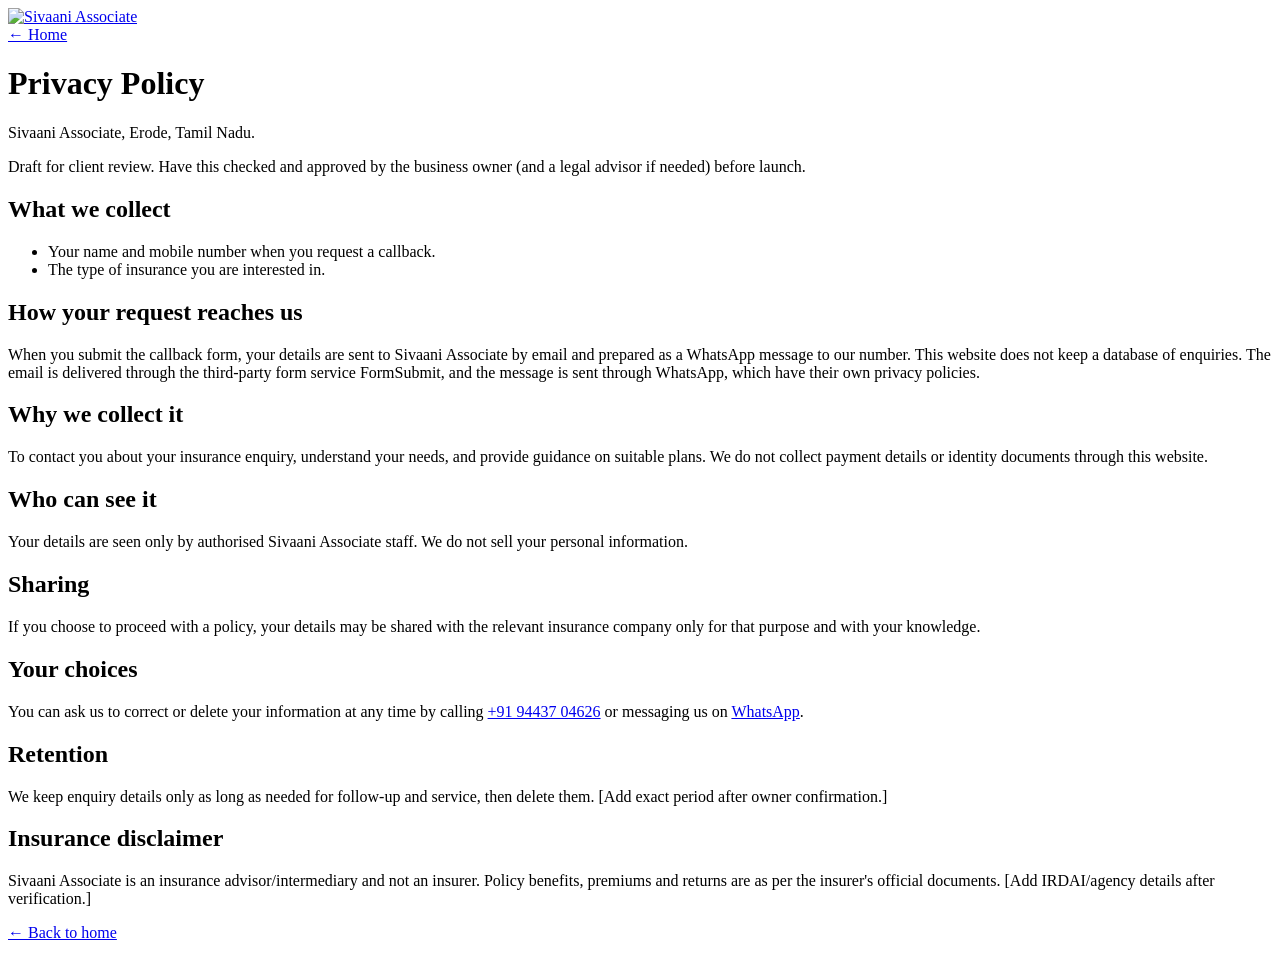
==== privacy.html @ 45573e2c "Add initial privacy policy page" ====
<!DOCTYPE html><html lang="en"><head><meta charset="UTF-8"><meta name="viewport" content="width=device-width, initial-scale=1">
<title>Privacy Policy | Sivaani Associate</title>
<link href="https://fonts.googleapis.com/css2?family=Inter:wght@400;600&family=Playfair+Display:wght@600&display=swap" rel="stylesheet">
<link rel="icon" href="favicon.ico" sizes="any">
<link rel="icon" type="image/png" sizes="32x32" href="favicon-32.png">
<link rel="apple-touch-icon" href="apple-touch-icon.png">
<link rel="stylesheet" href="style.css"></head>
<body>
<header class="nav always"><a class="brand" href="index.html"><span class="brand-badge"><img src="images/logo-full.png" alt="Sivaani Associate"></span></a>
<div class="nav-actions"><a class="lang" href="index.html">← Home</a></div></header>
<main class="legal">
<h1>Privacy Policy</h1>
<p>Sivaani Associate, Erode, Tamil Nadu.</p>
<p class="note">Draft for client review. Have this checked and approved by the business owner (and a legal advisor if needed) before launch.</p>

<h2>What we collect</h2>
<ul><li>Your name and mobile number when you request a callback.</li>
<li>The type of insurance you are interested in.</li></ul>

<h2>How your request reaches us</h2>
<p>When you submit the callback form, your details are sent to Sivaani Associate by email and prepared as a WhatsApp message to our number. This website does not keep a database of enquiries. The email is delivered through the third-party form service FormSubmit, and the message is sent through WhatsApp, which have their own privacy policies.</p>

<h2>Why we collect it</h2>
<p>To contact you about your insurance enquiry, understand your needs, and provide guidance on suitable plans. We do not collect payment details or identity documents through this website.</p>

<h2>Who can see it</h2>
<p>Your details are seen only by authorised Sivaani Associate staff. We do not sell your personal information.</p>

<h2>Sharing</h2>
<p>If you choose to proceed with a policy, your details may be shared with the relevant insurance company only for that purpose and with your knowledge.</p>

<h2>Your choices</h2>
<p>You can ask us to correct or delete your information at any time by calling <a href="tel:+919443704626">+91 94437 04626</a> or messaging us on <a href="https://wa.me/917373790009">WhatsApp</a>.</p>

<h2>Retention</h2>
<p>We keep enquiry details only as long as needed for follow-up and service, then delete them. [Add exact period after owner confirmation.]</p>

<h2>Insurance disclaimer</h2>
<p>Sivaani Associate is an insurance advisor/intermediary and not an insurer. Policy benefits, premiums and returns are as per the insurer's official documents. [Add IRDAI/agency details after verification.]</p>
<p><a href="index.html">← Back to home</a></p>
</main></body></html>
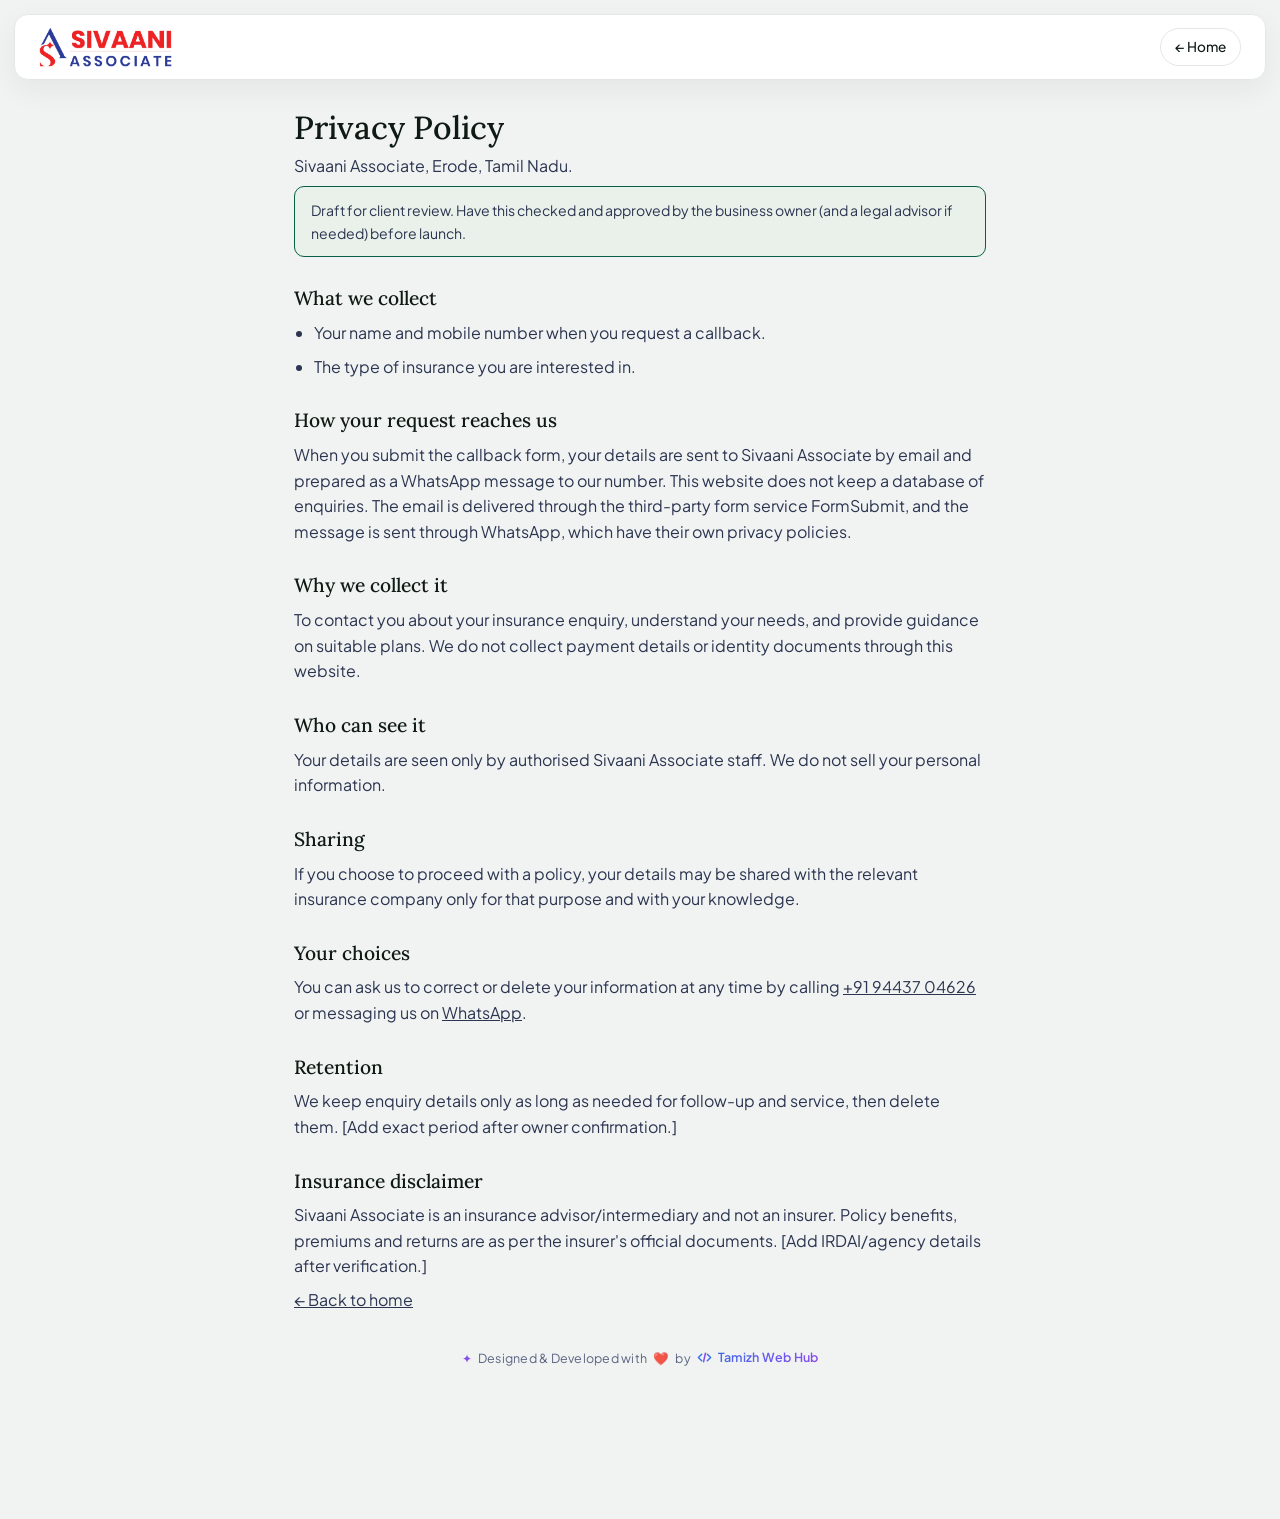
==== commit d667ec70: "Add footer credit section to privacy.html" ====
--- a/privacy.html
+++ b/privacy.html
@@ -38,4 +38,13 @@
 <h2>Insurance disclaimer</h2>
 <p>Sivaani Associate is an insurance advisor/intermediary and not an insurer. Policy benefits, premiums and returns are as per the insurer's official documents. [Add IRDAI/agency details after verification.]</p>
 <p><a href="index.html">← Back to home</a></p>
+<div class="tw-credit tw-credit--light">
+  <span class="tw-line"><span class="tw-spark" aria-hidden="true">✦</span> Designed &amp; Developed with <span class="tw-heart" aria-label="love">❤️</span> by
+    <span class="tw-wrap">
+      <a class="tw-link" href="https://tamizhwebhub.com/" target="_blank" rel="noopener" aria-describedby="twTip">
+        <svg class="tw-ico" viewBox="0 0 16 16" fill="none" stroke-width="1.6" stroke-linecap="round" stroke-linejoin="round" aria-hidden="true"><path class="tw-br tw-br-l" d="M5 4.5 1.5 8 5 11.5"/><path class="tw-br tw-br-r" d="M11 4.5 14.5 8 11 11.5"/><path class="tw-sl" d="M9 3.5 7 12.5"/></svg>Tamizh Web Hub</a>
+      <span class="tw-tip" id="twTip" role="tooltip"><b>Your Digital Growth Partner</b>Websites • Branding • Digital Marketing</span>
+    </span>
+  </span>
+</div>
 </main></body></html>
--- a/style.css
+++ b/style.css
@@ -0,0 +1,766 @@
+@import url('https://fonts.googleapis.com/css2?family=Plus+Jakarta+Sans:wght@400;500;600;700;800&display=swap');
+@import url('https://fonts.googleapis.com/css2?family=Lora:wght@400;500;600&display=swap');
+:root{--navy:#0B1730;--deep:#07101F;--gold:#C9A45C;--gold2:#e3c27d;--white:#fff;--grey:#F4F6FA;--r:16px}
+*{box-sizing:border-box;margin:0;padding:0}
+html{scroll-behavior:smooth}
+body{font-family:Inter,'Noto Sans Tamil',sans-serif;color:var(--navy);background:var(--grey);line-height:1.6}
+a{color:inherit;text-decoration:none}
+:focus-visible{outline:3px solid var(--gold);outline-offset:2px}
+
+/* NAV */
+.nav{position:fixed;top:0;left:0;right:0;z-index:50;display:flex;align-items:center;justify-content:space-between;padding:14px 5vw;transition:.3s;color:#fff}
+.nav.solid{background:rgba(7,16,31,.92);backdrop-filter:blur(10px);padding:10px 5vw}
+.brand{display:flex;align-items:center;gap:10px;font-weight:500}
+.brand b{color:var(--gold)}
+.logo{display:grid;place-items:center;width:38px;height:38px;border-radius:10px;background:linear-gradient(135deg,var(--gold),var(--gold2));color:var(--deep);font-weight:700}
+.links{display:flex;gap:28px;font-size:.95rem}
+.links a{opacity:.85}.links a:hover{opacity:1;color:var(--gold2)}
+.nav-actions{display:flex;gap:10px;align-items:center}
+.lang,.btn-call{border:1px solid rgba(255,255,255,.4);background:transparent;color:#fff;padding:7px 14px;border-radius:999px;font-size:.85rem;cursor:pointer}
+.btn-call{background:var(--gold);border-color:var(--gold);color:var(--deep);font-weight:600}
+.burger{display:none;background:none;border:0;color:#fff;font-size:1.5rem}
+
+/* HERO */
+.hero{position:relative;min-height:100vh;display:flex;align-items:center;overflow:hidden;color:#fff;background:var(--deep)}
+.hero-bg{position:absolute;inset:0;background:
+  url('images/logo.jpeg') center/cover no-repeat,
+  radial-gradient(circle at 70% 40%,#25477f 0,var(--navy) 55%,var(--deep) 100%);
+  animation:kb 22s ease-in-out infinite alternate}
+@keyframes kb{from{transform:scale(1)}to{transform:scale(1.07)}}
+.hero-shade{position:absolute;inset:0;background:linear-gradient(90deg,rgba(7,16,31,.88) 0%,rgba(11,23,48,.6) 50%,rgba(11,23,48,.2) 100%),linear-gradient(0deg,rgba(7,16,31,.6),transparent 40%)}
+.hero-inner{position:relative;z-index:2;width:100%;max-width:1240px;margin:0 auto;padding:120px 5vw 90px;display:grid;grid-template-columns:1.25fr .75fr;gap:48px;align-items:center}
+.pill{display:inline-block;font-size:.8rem;padding:6px 14px;border-radius:999px;background:rgba(255,255,255,.12);border:1px solid rgba(201,164,92,.5);backdrop-filter:blur(6px)}
+h1{font-family:'Playfair Display',serif;font-size:clamp(2.4rem,5.6vw,4.6rem);line-height:1.08;margin:18px 0 14px;animation:rise .9s both}
+h1 em{font-style:normal;background:linear-gradient(90deg,var(--gold),var(--gold2));-webkit-background-clip:text;background-clip:text;color:transparent}
+.tamil{font-size:1.02rem;color:var(--gold2);max-width:560px;margin-bottom:10px;animation:rise .9s .15s both}
+.sub{max-width:520px;opacity:.85;margin-bottom:22px;animation:rise .9s .25s both}
+.advisor{display:inline-flex;gap:12px;align-items:center;padding:12px 18px;border-radius:14px;background:rgba(255,255,255,.1);border:1px solid rgba(255,255,255,.18);backdrop-filter:blur(8px);margin-bottom:24px;animation:rise .9s .35s both}
+.avatar{display:grid;place-items:center;width:42px;height:42px;border-radius:10px;background:var(--gold);color:var(--deep);font-weight:700}
+.advisor small{display:block;color:var(--gold2);font-size:.78rem}
+.cta{display:flex;gap:14px;flex-wrap:wrap;animation:rise .9s .45s both}
+@keyframes rise{from{opacity:0;transform:translateY(22px)}to{opacity:1;transform:none}}
+.btn{display:inline-block;padding:14px 28px;border-radius:999px;font-weight:600;border:0;cursor:pointer;font-size:1rem;transition:.25s}
+.btn.gold{background:linear-gradient(135deg,var(--gold),var(--gold2));color:var(--deep);box-shadow:0 8px 24px rgba(201,164,92,.35)}
+.btn.gold:hover{transform:translateY(-2px)}
+.btn.ghost{border:1.5px solid rgba(255,255,255,.55);color:#fff}
+.btn.ghost:hover{background:rgba(255,255,255,.12)}
+.btn.full{width:100%}
+.scroll{position:absolute;bottom:18px;left:50%;transform:translateX(-50%);z-index:2;font-size:1.6rem;color:#fff;opacity:.7;animation:bob 2s infinite}
+@keyframes bob{50%{transform:translate(-50%,6px)}}
+
+/* QUICK FORM */
+.quick{background:rgba(255,255,255,.97);color:var(--navy);padding:26px;border-radius:20px;box-shadow:0 30px 70px rgba(0,0,0,.45);display:grid;gap:12px;animation:rise .9s .3s both}
+.quick h2{font-family:'Playfair Display',serif;font-size:1.4rem}
+.quick label{display:grid;gap:4px;font-size:.82rem;font-weight:600}
+.quick input[type=text],.quick input[type=tel],.quick select{padding:11px 12px;border:1px solid #cdd3e0;border-radius:10px;font:inherit;font-weight:400}
+.quick .check{display:flex;gap:8px;align-items:flex-start;font-weight:400;font-size:.76rem}
+.quick .check a{text-decoration:underline}
+.msg{font-size:.85rem;min-height:1.2em}.msg.err{color:#b3261e}.msg.ok{color:#14662f}
+
+/* SECTIONS */
+.trust{display:flex;flex-wrap:wrap;justify-content:center;gap:12px 36px;padding:20px 5vw;background:var(--navy);color:var(--gold2);font-size:.9rem}
+.cats,.how{max-width:1240px;margin:0 auto;padding:80px 5vw 20px}
+.cats h2,.how h2{font-family:'Playfair Display',serif;font-size:clamp(1.7rem,3.4vw,2.5rem);text-align:center;margin-bottom:36px}
+.grid{display:grid;grid-template-columns:repeat(auto-fit,minmax(250px,1fr));gap:20px}
+.card{background:#fff;padding:28px;border-radius:var(--r);border:1px solid #e5e9f2;transition:.3s}
+.card:hover{transform:translateY(-6px);box-shadow:0 18px 40px rgba(11,23,48,.12);border-color:var(--gold)}
+.card i{font-style:normal;font-size:2rem;display:block;margin-bottom:10px}
+.card h3{margin-bottom:4px}.card p{font-size:.92rem;color:#4a5570}
+.how ol{list-style:none;display:grid;grid-template-columns:repeat(auto-fit,minmax(220px,1fr));gap:18px;padding-bottom:60px}
+.how li{display:flex;gap:14px;align-items:center;background:#fff;padding:20px;border-radius:var(--r)}
+.how b{display:grid;place-items:center;min-width:38px;height:38px;border-radius:50%;background:var(--navy);color:var(--gold)}
+footer{background:var(--deep);color:#c9d1e4;padding:40px 5vw 110px;text-align:center;font-size:.9rem}
+footer a{color:var(--gold2)}
+.disc{max-width:820px;margin:16px auto 0;font-size:.78rem;opacity:.7}
+
+/* CONTACT BUTTONS */
+.sticky{display:none}
+.wa-float{position:fixed;right:18px;bottom:22px;z-index:60;width:54px;height:54px;border-radius:50%;display:grid;place-items:center;background:#25D366;font-size:1.5rem;box-shadow:0 8px 22px rgba(0,0,0,.35)}
+
+@media(max-width:900px){
+  .hero-inner{grid-template-columns:1fr;padding-top:100px;gap:30px}
+  .hero-shade{background:linear-gradient(0deg,rgba(7,16,31,.92),rgba(11,23,48,.55))}
+  .links{display:none;position:absolute;top:100%;left:0;right:0;flex-direction:column;background:var(--deep);padding:18px 5vw;gap:14px}
+  .links.open{display:flex}
+  .burger{display:block}.btn-call{display:none}
+  .wa-float{display:none}
+  .sticky{display:grid;grid-template-columns:1fr 1fr;position:fixed;left:0;right:0;bottom:0;z-index:60;background:var(--deep)}
+  .sticky a{padding:14px;text-align:center;color:#fff;font-weight:600}
+  .sticky a:last-child{background:#25D366;color:#06210f}
+}
+@media(prefers-reduced-motion:reduce){*{animation:none!important;scroll-behavior:auto}}
+
+.legal{max-width:820px;margin:0 auto;padding:110px 5vw 60px}.legal h1{animation:none;font-size:2rem;margin:0 0 6px}.legal h2{margin:26px 0 6px;font-size:1.2rem}.legal p,.legal li{color:#2b3550;margin-bottom:8px}.legal ul{padding-left:20px}.legal .note{background:#fff7e0;border:1px solid var(--gold);padding:12px 16px;border-radius:10px;font-size:.88rem}.legal a{text-decoration:underline}
+.nav.always{background:var(--deep)}
+
+.logo:has(img){background:#fff;padding:4px}.logo img{width:100%;height:100%;object-fit:contain;display:block}
+
+/* Full logo in header */
+.brand-badge{display:flex;align-items:center;background:#fff;padding:5px 12px;border-radius:12px;box-shadow:0 4px 14px rgba(0,0,0,.25)}
+.brand-badge img{height:34px;width:auto;display:block}
+.auth-card .brand-badge{box-shadow:none;padding:0}
+.auth-card .brand-badge img{height:40px}
+@media(max-width:900px){.brand-badge img{height:28px}}
+/* Featured plans + modal */
+.sub-h{margin-top:48px}
+.sub-p{text-align:center;color:#4a5570;margin:-22px 0 26px}
+button.card{font:inherit;color:inherit;text-align:left;cursor:pointer}
+.card .more{display:inline-block;margin-top:12px;font-weight:600;color:var(--gold);font-size:.9rem}
+.modal{position:fixed;inset:0;z-index:100;background:rgba(7,16,31,.8);display:flex;align-items:flex-start;justify-content:center;overflow-y:auto;padding:24px 4vw}
+.modal[hidden]{display:none}
+.modal-box{position:relative;background:#fff;border-radius:20px;max-width:640px;width:100%;padding:24px;margin:auto}
+.modal-box h3{font-family:'Playfair Display',serif;font-size:1.4rem;margin:0 40px 14px 0}
+.modal-box img{width:100%;height:auto;border-radius:12px;display:block;border:1px solid #e5e9f2}
+.modal-x{position:absolute;top:14px;right:14px;width:36px;height:36px;border-radius:50%;border:0;background:var(--navy);color:#fff;font-size:1rem;cursor:pointer}
+.modal-note{font-size:.76rem;color:#4a5570;margin:12px 0}
+.modal-cta{display:flex;gap:12px;flex-wrap:wrap}
+.btn.ghost-dark{border:1.5px solid var(--navy);color:var(--navy)}
+/* Become an Agent enquiry popup */
+.agent-form{display:grid;gap:12px}
+.agent-form label{display:grid;gap:4px;font-size:.82rem;font-weight:600}
+.agent-form input[type=text],.agent-form input[type=tel],.agent-form textarea{padding:11px 12px;border:1px solid #cdd3e0;border-radius:10px;font:inherit;font-weight:400;resize:vertical}
+.agent-form .check{display:flex;gap:8px;align-items:flex-start;font-weight:400;font-size:.76rem}
+.agent-form .check a{text-decoration:underline}
+
+/* ===== Scheme announcement ticker (text only) ===== */
+.ticker{--nav-h:74px;--tk-gap:14px;background:linear-gradient(90deg,var(--deep),var(--navy));padding-top:var(--nav-h);border-bottom:2px solid var(--gold);color:#fff}
+.tk-bar{display:flex;align-items:stretch}
+.tk-label{flex:none;display:flex;align-items:center;justify-content:center;padding:10px 16px;background:linear-gradient(135deg,var(--gold),var(--gold2));color:var(--deep);font-weight:700;font-size:.72rem;letter-spacing:.12em;text-transform:uppercase;white-space:nowrap;position:relative;z-index:2;box-shadow:6px 0 18px rgba(0,0,0,.35)}
+.tk-viewport{flex:1;min-width:0;overflow:hidden;padding:10px 0;-webkit-mask-image:linear-gradient(90deg,transparent 0,#000 24px,#000 calc(100% - 24px),transparent 100%);mask-image:linear-gradient(90deg,transparent 0,#000 24px,#000 calc(100% - 24px),transparent 100%)}
+.tk-track{display:flex;width:max-content;will-change:transform}
+.tk-track.run{animation:tk-scroll var(--tk-dur,60s) linear infinite}
+@keyframes tk-scroll{from{transform:translate3d(0,0,0)}to{transform:translate3d(-50%,0,0)}}
+.tk-group{flex:none;display:flex;align-items:center;gap:var(--tk-gap);padding-right:var(--tk-gap)}
+.tk-card{flex:none;padding:8px 20px;border-radius:999px;border:1px solid rgba(201,164,92,.6);background:rgba(255,255,255,.07)}
+.tk-card p{font-weight:700;font-size:.95rem;line-height:1.3;color:#fff;white-space:nowrap}
+@media(hover:hover){.tk-viewport:hover .tk-track{animation-play-state:paused}}
+@media(max-width:900px){.ticker{--nav-h:66px;--tk-gap:10px}.tk-label{font-size:.62rem;padding:8px 10px}.tk-card{padding:6px 14px}.tk-card p{font-size:.85rem}}
+@media(prefers-reduced-motion:reduce){.tk-track.run{animation:none!important}.tk-viewport{overflow-x:auto;scrollbar-width:thin}}
+.seo-text{max-width:860px;padding-bottom:50px}.seo-text h2{text-align:left}.seo-text h3{margin:18px 0 6px;font-size:1.05rem}.seo-text p{color:#4a5570}
+/* Category card own images */
+.card i.cat-ico{width:56px;height:56px}
+.card i.cat-ico img{width:100%;height:100%;object-fit:contain;display:block}
+.card i.cat-ico:has(img[style*="none"]){display:none}
+/* Category content panel (in-place display) */
+.cat-panel{max-width:none;margin-top:24px;padding:28px;background:#fff;border:1px solid #e5e9f2;border-radius:var(--r)}
+.cat-panel[hidden]{display:none}
+.cat-panel h2{font-size:clamp(1.4rem,2.6vw,1.9rem);margin-bottom:14px}
+.card.active{border-color:var(--gold)}
+/* Content blocks inside category / plan panels */
+.seo-text ul{padding-left:20px;margin:6px 0 10px;color:#4a5570}
+.seo-text li{margin-bottom:5px}
+.seo-text .eg{background:#fff7e0;border-left:4px solid var(--gold);padding:12px 16px;border-radius:10px;margin:14px 0;color:#2b3550}
+.seo-text details{border:1px solid #e5e9f2;border-radius:12px;padding:10px 14px;margin:8px 0;background:#fff}
+.seo-text summary{cursor:pointer;font-weight:600;color:var(--navy)}
+.seo-text details p{margin-top:8px}
+.cat-panel{scroll-margin-top:90px}
+.cat-panel .btn-row{display:flex;gap:12px;flex-wrap:wrap;margin-top:18px}
+.cat-panel .plan-fig{margin:14px 0}
+.cat-panel .plan-fig img{width:100%;max-width:640px;height:auto;border-radius:12px;border:1px solid #e5e9f2;display:block}
+.cat-panel .plan-fig[hidden]{display:none}
+.quick{scroll-margin-top:90px}
+
+/* redesign.css — Insurich-style visual layer for Sivaani Associate.
+   Loads AFTER style.css and marketplace.css. Visual only: no selectors, IDs or behaviour changed.
+   Specificity is raised with "body" so it also wins over the <style> injected by marketplace.js. */
+
+:root{
+  --in-navy:#041c63;      /* page navy: header, hero, stats band, footer */
+  --in-ink:#061a5e;       /* headings on white */
+  --in-green:#1de48a;     /* accent buttons / ticks */
+  --in-green-d:#14c876;
+  --in-body:#4b5575;
+  --in-soft:#fafafa;
+  --in-line:#e8ebf3;
+  --in-field:#14307f;
+  --in-r:8px;
+  /* re-point existing tokens so untouched rules follow the new palette */
+  --navy:#041c63; --deep:#041c63; --gold:#1de48a; --gold2:#4df0a8; --grey:#fff;
+  --mp-tile:#f3f5fb; --mp-ink:#4b5575;
+}
+body,body button,body input,body select,body textarea{font-family:'Plus Jakarta Sans',Inter,'Noto Sans Tamil',sans-serif}
+body{background:#fff;color:var(--in-ink)}
+body :focus-visible{outline:3px solid var(--in-green);outline-offset:2px}
+
+/* ---------- HEADER ---------- */
+body .nav,body .nav.solid,body .nav.always{background:var(--in-navy);backdrop-filter:none;padding:14px max(5vw,calc((100vw - 1240px)/2));box-shadow:none}
+body .nav.solid{padding-top:10px;padding-bottom:10px;box-shadow:0 6px 24px rgba(2,12,50,.35)}
+body .brand-badge{background:#fff;box-shadow:none;padding:5px 12px;border-radius:6px}
+body .brand-badge img{height:38px}
+body .links{gap:6px;font-size:.92rem;font-weight:500}
+body .links a{opacity:1;color:#fff;padding:8px 16px;border-radius:6px;transition:background .2s}
+body .links a:hover{background:rgba(255,255,255,.1);color:#fff}
+body .links a:first-child{background:#13307f}
+body .lang{border:1px solid rgba(255,255,255,.35);border-radius:6px;font-weight:500}
+body .btn-call{background:var(--in-green);border-color:var(--in-green);color:var(--in-navy);border-radius:6px;font-weight:600;padding:9px 20px}
+body .btn-call:hover{background:var(--in-green-d)}
+
+/* ---------- TICKER (kept, restyled to sit on the navy header) ---------- */
+body .ticker{background:#031650;border-bottom:1px solid rgba(255,255,255,.12)}
+body .tk-label{background:var(--in-green);color:var(--in-navy);letter-spacing:.06em}
+body .tk-card{border:1px solid rgba(255,255,255,.25);background:rgba(255,255,255,.06);border-radius:6px}
+body .tk-card p{font-weight:500}
+
+/* ---------- BUTTONS (square-ish, green, like the reference) ---------- */
+body .btn{border-radius:6px;font-weight:500;padding:13px 26px;font-size:.95rem}
+body .btn.gold{background:var(--in-green);color:var(--in-navy);box-shadow:none}
+body .btn.gold:hover{background:var(--in-green-d);transform:none}
+body .btn.ghost{border:1.5px solid rgba(255,255,255,.5);color:#fff}
+body .btn.ghost-dark{border:1.5px solid var(--in-navy);color:var(--in-navy)}
+body .seo-text .btn.gold,body .cat-panel .btn.gold{background:var(--in-navy);color:#fff}
+body .seo-text .btn.gold:hover,body .cat-panel .btn.gold:hover{background:#0a2d8f}
+
+/* ---------- HERO: flat navy, big left heading, circle motif behind the form/photo ---------- */
+body .hero{background:var(--in-navy);min-height:min(100vh,760px)}
+body .hero-bg{opacity:.22;animation:none;mix-blend-mode:luminosity}
+body .hero-shade{background:linear-gradient(90deg,var(--in-navy) 0%,rgba(4,28,99,.9) 45%,rgba(4,28,99,.55) 100%)}
+body .hero-inner{max-width:1240px;grid-template-columns:1.2fr .8fr;padding:80px 5vw 90px}
+body .hero-inner::after{content:"";position:absolute;right:6%;top:50%;width:520px;height:520px;max-width:46vw;max-height:46vw;transform:translateY(-50%);border-radius:50%;border:1px solid rgba(255,255,255,.14);box-shadow:0 0 0 34px rgba(255,255,255,.03);pointer-events:none;z-index:-1}
+body .pill{background:rgba(255,255,255,.08);border:1px solid rgba(255,255,255,.2);border-radius:6px;font-weight:500}
+body h1{font-weight:600;font-size:clamp(2.3rem,5vw,4rem);line-height:1.12;letter-spacing:-.01em;font-family:'Plus Jakarta Sans',sans-serif}
+body h1 em{background:none;color:var(--in-green);-webkit-text-fill-color:var(--in-green)}
+body .tamil{color:#cfe0ff}
+body .sub{opacity:.9;max-width:560px}
+body .advisor{background:transparent;border:0;border-left:1px solid rgba(255,255,255,.25);border-radius:0;backdrop-filter:none;padding:4px 0 4px 18px}
+body .avatar{background:var(--in-green);color:var(--in-navy);border-radius:50%}
+body .advisor small{color:#cfe0ff}
+body .scroll{display:none}
+
+/* quick form card on the right (stands in for the family photo) */
+body .quick{background:#fff;border-radius:12px;box-shadow:0 24px 60px rgba(0,0,0,.35);animation:none}
+body .quick h2{font-family:'Plus Jakarta Sans',sans-serif;font-weight:600;color:var(--in-ink)}
+body .quick input[type=text],body .quick input[type=tel],body .quick select{border:1px solid var(--in-line);border-radius:6px;background:#f7f8fc}
+body .msg.ok{color:#0b8a4d}
+
+/* ---------- TRUST STRIP -> "Trusted by" row ---------- */
+body .trust{background:#fff;color:var(--in-ink);gap:14px 44px;padding:34px 5vw 10px;font-weight:600;font-size:.98rem;border-bottom:0}
+body .trust span{color:#3b4a7a}
+
+/* ---------- SECTION HEADINGS ---------- */
+body .mp h2,body .cats h2,body .how h2{font-family:'Plus Jakarta Sans',sans-serif;font-weight:600;color:var(--in-ink);letter-spacing:-.01em}
+body .cats h2,body .how h2{font-size:clamp(1.8rem,3.4vw,2.6rem);line-height:1.2}
+body .sub-p,body .mp-sub{color:var(--in-body)}
+
+/* ---------- MARKETPLACE TILES ---------- */
+body .mp{padding-top:70px}
+body .mp-tile{color:var(--in-ink)}
+body .mp-tile .ico{background:var(--in-soft);border:1px solid var(--in-line);border-radius:var(--in-r)}
+body .mp-tile .tag{background:var(--in-green);color:var(--in-navy);font-family:'Plus Jakarta Sans',sans-serif}
+body .mp-tile .lbl{font-weight:500}
+body .mp-tile:hover .ico,body .mp-tile:focus-visible .ico{border-color:var(--in-green);transform:none;box-shadow:0 10px 24px rgba(4,28,99,.1)}
+body .mp-more{background:var(--in-navy);border:0;color:#fff;border-radius:6px;font-weight:500;padding:12px 28px}
+body .mp-more:hover{background:#0a2d8f;color:#fff}
+
+/* ---------- SERVICE CARDS ("Wide-ranging services") ---------- */
+body .card{background:var(--in-soft);border:1px solid #f1f2f6;border-radius:6px;padding:20px 20px 26px;text-align:center;transition:box-shadow .25s}
+body .card:hover{transform:none;border-color:#f1f2f6;box-shadow:0 14px 34px rgba(4,28,99,.1)}
+body .card.active{border-color:var(--in-green)}
+body .card i.cat-ico{width:100%;height:190px;border-radius:6px;overflow:hidden;margin:0 0 16px;background:#eef1f9;display:grid;place-items:center}
+body .card i.cat-ico img{width:auto;max-width:70%;height:70%;object-fit:contain}
+body .card i{font-size:2.4rem}
+body .card h3{font-family:'Plus Jakarta Sans',sans-serif;font-weight:600;font-size:1.2rem;color:var(--in-ink)}
+body .card p{color:var(--in-body);font-size:.9rem}
+body .card .more{color:var(--in-navy);font-weight:600;font-size:.88rem;border-bottom:2px solid var(--in-green);padding-bottom:1px}
+
+/* ---------- HOW IT WORKS -> navy stats band with dividers ---------- */
+body .how:not(.seo-text){max-width:none;background:var(--in-navy);color:#fff;padding:56px max(5vw,calc((100vw - 1240px)/2)) 0}
+body .how:not(.seo-text) h2{color:#fff;margin-bottom:12px}
+body .how:not(.seo-text) .sub-p{color:#cfe0ff;margin:0 0 30px}
+body .how:not(.seo-text) ol{gap:0;padding-bottom:56px}
+body .how:not(.seo-text) li{background:transparent;color:#fff;flex-direction:column;text-align:center;gap:10px;padding:8px 24px;border-radius:0;border-left:1px solid rgba(255,255,255,.18);font-size:.92rem}
+body .how:not(.seo-text) li:first-child{border-left:0}
+body .how:not(.seo-text) b{background:transparent;color:#fff;font-size:2rem;font-weight:600;min-width:0;height:auto;display:block}
+
+/* ---------- CONTENT PANELS ---------- */
+body .seo-text{background:#fff}
+body .seo-text h2,body .seo-text h3{font-family:'Plus Jakarta Sans',sans-serif;color:var(--in-ink)}
+body .seo-text p,body .seo-text ul{color:var(--in-body)}
+body .seo-text .eg{background:#f1fcf7;border-left:4px solid var(--in-green)}
+body .seo-text details{background:var(--in-soft);border:1px solid var(--in-line);border-radius:8px}
+body .cat-panel{border:1px solid var(--in-line);border-radius:8px}
+
+/* ---------- MODALS & WIZARD ---------- */
+body .modal{background:rgba(2,12,50,.8)}
+body .modal-box{border-radius:12px}
+body .modal-box h3{font-family:'Plus Jakarta Sans',sans-serif;font-weight:600;color:var(--in-ink)}
+body .modal-x{background:var(--in-navy)}
+body .mp-prog span{background:var(--in-green)}
+body .mp-chip[aria-pressed=true]{background:var(--in-navy);border-color:var(--in-navy)}
+body .mp-chip:hover,body .mp-card:hover{border-color:var(--in-green)}
+body .mp-sel li{border-color:var(--in-green)}
+body .mp-card{border-radius:8px;background:var(--in-soft)}
+body .mp-card .ico{background:#eef1f9}
+body .mp-gh{font-family:'Plus Jakarta Sans',sans-serif;color:var(--in-ink)}
+body .mp-tools{background:#fff}
+body #mpForm input:not([type=checkbox]),body #mpForm select,body #mpForm textarea,
+body .agent-form input[type=text],body .agent-form input[type=tel],body .agent-form textarea{border-radius:6px}
+
+/* ---------- FOOTER ---------- */
+body footer{background:var(--in-navy);color:#dbe5ff;padding:64px max(5vw,calc((100vw - 1240px)/2)) 110px;text-align:left;font-size:.92rem}
+body footer a{color:var(--in-green)}
+body footer p:first-child{font-size:1.5rem;font-weight:600;color:#fff;margin-bottom:12px}
+body footer p{margin-bottom:6px}
+body footer .disc{max-width:none;margin:28px 0 0;padding-top:20px;border-top:1px solid rgba(255,255,255,.18);opacity:.75;font-size:.78rem}
+
+/* ---------- LEGAL / PRODUCTS PAGES ---------- */
+body .legal h1,body .mp-cat h1{font-family:'Plus Jakarta Sans',sans-serif;font-weight:600;color:var(--in-ink)}
+body .legal .note{background:#f1fcf7;border-color:var(--in-green)}
+
+/* ---------- FLOATING CONTACT ---------- */
+body .sticky a:last-child{background:var(--in-green);color:var(--in-navy)}
+body .sticky{background:var(--in-navy)}
+
+/* ---------- RESPONSIVE ---------- */
+@media(max-width:900px){
+  body .nav,body .nav.solid,body .nav.always{padding-left:5vw;padding-right:5vw}
+  body .links{background:var(--in-navy);padding:14px 5vw}
+  body .links a:first-child{background:transparent}
+  body .hero-inner{grid-template-columns:1fr;padding:56px 5vw 56px}
+  body .hero-inner::after{display:none}
+  body .hero-shade{background:linear-gradient(0deg,var(--in-navy),rgba(4,28,99,.7))}
+  body .how:not(.seo-text) li{border-left:0;border-top:1px solid rgba(255,255,255,.18);padding:16px 8px}
+  body .how:not(.seo-text) li:first-child{border-top:0}
+  body footer{text-align:center}
+}
+
+/* three service cards per row on desktop, as in the reference (plans grid keeps auto-fit) */
+@media(min-width:901px){body .cats>div.grid:first-of-type{grid-template-columns:repeat(3,1fr)}}
+body .card .more{display:inline-block}
+/* =====================================================================
+   HERO REDESIGN (visual only): copy | family photo on orange disc | callback form
+   The existing .hero-bg element (images/logo.jpeg, role="img" family photo) is re-used
+   as the circular family image, so no HTML, JS or asset changes are needed.
+   ===================================================================== */
+body .hero{container-type:inline-size;--W:min(100cqw,1400px);--fc:340px;--ic:340px;--gap:36px;
+  background:var(--in-navy);min-height:min(100vh,780px)}
+body .hero-shade{background:transparent}
+body .hero-inner{max-width:1400px;padding:84px 5cqw 90px;gap:var(--gap)}
+body .hero-inner::after{display:none}
+
+/* family photo: circle, orange ring, concentric outline (sits in its own grid zone) */
+body .hero-bg{inset:auto;animation:none;mix-blend-mode:normal;opacity:1;z-index:1;
+  width:calc(var(--ic) - 32px);aspect-ratio:1;border-radius:50%;
+  top:50%;transform:translateY(-50%);
+  left:calc((100cqw - var(--W))/2 + var(--W) - 5cqw - var(--fc) - var(--gap) - var(--ic) + 16px);
+  background:url('images/logo.jpeg') center 20%/cover no-repeat,#f4915c;
+  box-shadow:0 0 0 16px #f4915c,0 0 0 42px var(--in-navy),0 0 0 43px rgba(255,255,255,.16),0 0 0 74px var(--in-navy),0 0 0 75px rgba(255,255,255,.09)}
+
+/* reference-style type scale */
+body h1{font-size:clamp(2.2rem,3.6cqw,3.4rem);line-height:1.15}
+body .sub,body .tamil{max-width:520px}
+
+@media(min-width:1361px){
+  body .hero-inner{grid-template-columns:minmax(0,1fr) var(--ic) var(--fc)}
+  body .hero-copy{grid-column:1}
+  body .quick{grid-column:3;grid-row:1}
+}
+/* below 1360px: photo moves above, copy + form sit side by side beneath it */
+@media(max-width:1360px){
+  body .hero-inner{grid-template-columns:1.1fr .9fr;padding-top:calc(min(60vw,300px) + 120px)}
+  body .hero-bg{width:min(60vw,300px);left:50%;top:40px;transform:translateX(-50%)}
+}
+@media(max-width:900px){
+  body .hero-inner{grid-template-columns:1fr;padding-top:calc(min(60vw,260px) + 110px)}
+  body .hero-bg{width:min(60vw,260px);box-shadow:0 0 0 12px #f4915c,0 0 0 30px var(--in-navy),0 0 0 31px rgba(255,255,255,.16)}
+  body h1{font-size:clamp(2rem,9vw,2.6rem)}
+}
+
+/* =====================================================================
+   ADVISOR LOOK (visual only) — navy + yellow, Plus Jakarta Sans, white header,
+   bordered service cards with a "READ MORE" strip. Loads last; no HTML/JS changes.
+   Backup of the file before this block: backup/style.before-advisor.css
+   ===================================================================== */
+:root{
+  --navy:#0a1f3c; --deep:#061a33; --gold:#fdc83f; --gold2:#ffd96a; --grey:#fff;
+  --in-navy:#061a33; --in-ink:#0b1c33; --in-body:#5b6678; --in-soft:#f4f8fc; --in-line:#e3e9f0;
+  --in-green:#fdc83f; --in-green-d:#f0b800; --mp-tile:#f4f8fc; --mp-ink:#5b6678;
+  --af:'Plus Jakarta Sans','Noto Sans Tamil',sans-serif; --cream:#fff4d6;
+}
+body,body button,body input,body select,body textarea{font-family:var(--af)}
+body{background:#fff;color:var(--in-ink)}
+body :focus-visible{outline:3px solid var(--gold);outline-offset:2px}
+body h1,body h2,body h3,body h4{letter-spacing:-.025em}
+
+/* ---------- HEADER: transparent over the hero, white once scrolled / on inner pages ---------- */
+body .nav{--nav-fg:#fff;background:transparent;box-shadow:none;padding:16px max(5vw,calc((100vw - 1320px)/2))}
+body .nav.solid,body .nav.always{--nav-fg:#0b1c33;background:#fff;backdrop-filter:none;border-bottom:1px solid var(--in-line);box-shadow:0 6px 24px rgba(10,31,60,.08)}
+body .nav.solid{padding-top:10px;padding-bottom:10px}
+body .brand-badge{background:#fff;box-shadow:none;border-radius:4px;padding:5px 12px}
+body .links{gap:2px;font-size:.84rem;font-weight:700;text-transform:uppercase;letter-spacing:.03em}
+body .links a,body .links a:first-child{background:transparent;color:var(--nav-fg);padding:10px 14px;border-radius:0;opacity:1}
+body .links a:hover{background:transparent;color:var(--gold)}
+body .nav.solid .links a:hover,body .nav.always .links a:hover{color:#d99d00}
+body .lang{border:1px solid color-mix(in srgb,var(--nav-fg) 40%,transparent);color:var(--nav-fg);border-radius:3px;font-weight:700}
+body .burger{color:var(--nav-fg)}
+body .btn-call{background:var(--gold);border:0;color:#0b1c33;border-radius:3px;font-weight:800;text-transform:uppercase;letter-spacing:.03em;padding:12px 24px}
+body .btn-call:hover{background:var(--in-green-d)}
+
+/* ---------- TICKER ---------- */
+body .ticker{background:#061a33;border-bottom:1px solid rgba(255,255,255,.1)}
+body .tk-label{background:var(--gold);color:#0b1c33;font-weight:800;letter-spacing:.08em}
+body .tk-card{border:1px solid rgba(253,200,63,.45);background:rgba(255,255,255,.05);border-radius:3px}
+
+/* ---------- BUTTONS ---------- */
+body .btn{border-radius:3px;font-weight:800;font-size:.85rem;text-transform:uppercase;letter-spacing:.03em;padding:16px 30px}
+body .btn.gold,body .seo-text .btn.gold,body .cat-panel .btn.gold{background:var(--gold);color:#0b1c33;box-shadow:none}
+body .btn.gold:hover,body .seo-text .btn.gold:hover,body .cat-panel .btn.gold:hover{background:var(--in-green-d);transform:none}
+body .hero .btn.ghost{background:transparent;border:0;border-bottom:2px solid #fff;border-radius:0;padding:4px 0;color:#fff}
+body .hero .btn.ghost:hover{background:transparent;border-color:var(--gold);color:var(--gold)}
+body .btn.ghost-dark{border:1.5px solid #0b1c33;color:#0b1c33}
+body .btn.ghost-dark:hover{background:#0b1c33;color:#fff}
+
+/* ---------- HERO: full-bleed photo under a navy gradient, copy left, callback card right ---------- */
+body .hero{background:#061a33;min-height:min(100vh,800px)}
+body .hero-bg{position:absolute;inset:0;left:0;top:0;width:auto;aspect-ratio:auto;transform:none;border-radius:0;box-shadow:none;opacity:1;
+  background:url('images/logo.jpeg') center/cover no-repeat,#0a1f3c}
+body .hero-shade{background:linear-gradient(90deg,#061a33 0%,rgba(6,26,51,.94) 38%,rgba(6,26,51,.55) 70%,rgba(6,26,51,.35) 100%)}
+body .hero-inner{max-width:1320px;grid-template-columns:minmax(0,1fr) 400px;gap:48px;padding:110px 5cqw 90px}
+body .quick{grid-column:auto;grid-row:auto}
+body .pill{background:transparent;border:0;border-radius:0;padding:0;backdrop-filter:none;color:var(--gold);font-weight:800;font-size:.78rem;text-transform:uppercase;letter-spacing:.14em}
+body .pill::before{content:"";display:inline-block;width:8px;height:8px;border-radius:50%;background:var(--gold);margin-right:10px;vertical-align:1px}
+body h1{font-weight:800;font-size:clamp(2.4rem,4.4cqw,4.2rem);line-height:1.1;letter-spacing:-.035em;margin:20px 0 18px}
+body h1 em{background:none;-webkit-text-fill-color:var(--gold);color:var(--gold)}
+body .tamil{color:#d6e2f2}
+body .sub{color:#e6eef8;opacity:1;max-width:560px}
+body .advisor{border-left:3px solid var(--gold);padding:4px 0 4px 16px}
+body .avatar{background:var(--gold);color:#0b1c33;border-radius:50%;font-weight:800}
+body .advisor small{color:var(--gold2)}
+body .cta{align-items:center;gap:14px 28px}
+
+/* callback card */
+body .quick{background:#fff;border-radius:6px;box-shadow:0 30px 70px rgba(0,0,0,.4)}
+body .quick h2{color:#0b1c33;font-weight:800}
+body .quick input[type=text],body .quick input[type=tel],body .quick select{background:var(--in-soft);border:1px solid var(--in-line);border-radius:3px}
+body .quick .btn.gold{padding:15px 24px}
+
+/* ---------- TRUST STRIP ---------- */
+body .trust{background:var(--in-soft);color:#0b1c33;border-bottom:1px solid var(--in-line);padding:22px 5vw;gap:10px 40px}
+body .trust span{color:#0b1c33;font-weight:700;font-size:.88rem}
+
+/* ---------- HEADINGS ---------- */
+body .mp h2,body .cats h2,body .how h2,body .seo-text h2{font-weight:800;color:#0b1c33;letter-spacing:-.035em}
+body .cats h2,body .how h2{font-size:clamp(1.9rem,3.6vw,2.9rem)}
+body .seo-text h3{font-weight:800;color:#0b1c33}
+body .sub-p,body .mp-sub{color:var(--in-body)}
+
+/* ---------- SERVICE CARDS ("Service We Provide") ---------- */
+body .card{background:#fff;border:1px solid var(--in-line);border-radius:3px;padding:40px 30px 0;text-align:center;overflow:hidden;box-shadow:0 1px 2px rgba(10,31,60,.04);transition:box-shadow .25s,transform .25s}
+body .card:hover{transform:translateY(-4px);border-color:var(--in-line);box-shadow:0 18px 40px rgba(10,31,60,.12)}
+body .card.active{border-color:var(--gold)}
+body .card i,body .card i.cat-ico{display:grid;place-items:center;width:86px;height:86px;border-radius:50%;background:var(--cream);margin:0 auto 22px;font-size:2.2rem}
+body .card i.cat-ico img{width:auto;height:58%;max-width:58%;object-fit:contain}
+body .card h3{font-weight:800;font-size:1.2rem;color:#0b1c33;letter-spacing:-.02em}
+body .card p{color:var(--in-body);font-size:.92rem;margin-bottom:26px}
+body .card .more{display:block;margin:0 -30px;padding:15px 10px;border:0;border-top:1px solid var(--in-line);color:#0b1c33;font-size:.8rem;font-weight:800;text-transform:uppercase;letter-spacing:.04em;transition:background .2s}
+body .card:hover .more{background:var(--gold)}
+
+/* ---------- MARKETPLACE TILES ---------- */
+body .mp-tile{color:#0b1c33}
+body .mp-tile .ico{background:var(--in-soft);border:1px solid var(--in-line);border-radius:3px}
+body .mp-tile .tag{background:var(--gold);color:#0b1c33;font-family:var(--af);font-weight:800}
+body .mp-tile .lbl{font-weight:600}
+body .mp-tile:hover .ico,body .mp-tile:focus-visible .ico{border-color:var(--gold);box-shadow:0 10px 24px rgba(10,31,60,.1)}
+body .mp-more{background:var(--gold);color:#0b1c33;border:0;border-radius:3px;font-weight:800;text-transform:uppercase;font-size:.85rem;letter-spacing:.03em;padding:15px 30px}
+body .mp-more:hover{background:var(--in-green-d);color:#0b1c33}
+body .mp-card{background:#fff;border:1px solid var(--in-line);border-radius:3px}
+body .mp-card .ico{background:var(--cream);border-radius:50%}
+body .mp-card:hover,body .mp-chip:hover{border-color:var(--gold)}
+body .mp-chip{border-radius:3px;font-weight:600}
+body .mp-chip[aria-pressed=true]{background:#0b1c33;border-color:#0b1c33;color:#fff}
+body .mp-sel li{background:var(--in-soft);border-color:var(--gold);border-radius:3px}
+body .mp-prog span{background:var(--gold)}
+body .mp-gh{color:#0b1c33;font-weight:800}
+
+/* ---------- HOW IT WORKS: dark counter band ---------- */
+body .how:not(.seo-text){background:#061a33}
+body .how:not(.seo-text) .sub-p{color:#c4d2e6}
+body .how:not(.seo-text) b{color:var(--gold);font-weight:800}
+body .how:not(.seo-text) li{border-left-color:rgba(255,255,255,.16)}
+
+/* ---------- CONTENT PANELS ---------- */
+body .seo-text p,body .seo-text ul{color:var(--in-body)}
+body .seo-text .eg{background:#fff9e6;border-left:4px solid var(--gold);border-radius:3px}
+body .seo-text details{background:var(--in-soft);border:1px solid var(--in-line);border-radius:3px}
+body .cat-panel{border:1px solid var(--in-line);border-radius:3px}
+body .legal .note{background:#fff9e6;border-color:var(--gold)}
+body .legal h1,body .mp-cat h1{font-weight:800;color:#0b1c33}
+
+/* ---------- MODALS ---------- */
+body .modal{background:rgba(6,26,51,.82)}
+body .modal-box{border-radius:6px}
+body .modal-box h3{font-weight:800;color:#0b1c33}
+body .modal-x{background:#0b1c33}
+body #mpForm input:not([type=checkbox]),body #mpForm select,body #mpForm textarea,
+body .agent-form input[type=text],body .agent-form input[type=tel],body .agent-form textarea{border-radius:3px}
+
+/* ---------- FOOTER ---------- */
+body footer{background:#061a33;color:#c4d2e6}
+body footer a{color:var(--gold)}
+body footer .disc{border-top-color:rgba(255,255,255,.16)}
+
+/* ---------- FLOATING CONTACT ---------- */
+body .sticky,body .sticky a{background:#061a33}
+body .sticky a:last-child{background:var(--gold);color:#0b1c33}
+
+/* ---------- RESPONSIVE ---------- */
+@media(max-width:900px){
+  body .nav,body .nav.solid,body .nav.always{padding-left:5vw;padding-right:5vw}
+  body .links{background:#fff;border-top:1px solid var(--in-line);padding:10px 5vw}
+  body .links a,body .links a:first-child{color:#0b1c33;border-bottom:1px solid var(--in-line);padding:12px 4px}
+  body .hero-inner{grid-template-columns:1fr;gap:34px;padding:56px 5vw 56px}
+  body .hero-shade{background:linear-gradient(0deg,#061a33 25%,rgba(6,26,51,.8))}
+  body h1{font-size:clamp(2.1rem,9vw,2.8rem)}
+  body .hero .btn.gold{width:100%;text-align:center}
+}
+
+/* equal-height cards: action strip pinned to the bottom of every card */
+body .card{display:flex;flex-direction:column}
+body .card p{flex:1}
+body .card .more{margin-top:auto}
+
+/* =====================================================================
+   INSURANCER LOOK (visual only) — floating white header pill, soft grey-green page,
+   Lora serif headings, dark-green + lime pill buttons, rounded white cards.
+   Loads last; no HTML, JS, IDs, classes or content changed.
+   Backup of the file before this block: backup/style.before-insurancer.css
+   ===================================================================== */
+:root{
+  --ins-green:#065f46; --ins-green-d:#054c38; --ins-lime:#c9f28f; --ins-lime-d:#b8e878;
+  --ins-ink:#0f1a14; --ins-body:#4a554e; --ins-line:#e4e8e5; --ins-bg:#f1f3f2; --ins-soft:#f6f8f6; --ins-tint:#e9f1ea;
+  --ins-serif:'Lora',Georgia,'Noto Sans Tamil',serif; --ins-w:1336px;
+  /* re-point older tokens so any untouched rule follows the new palette */
+  --navy:#0f1a14; --deep:#0f1a14; --gold:#065f46; --gold2:#c9f28f; --grey:#f1f3f2;
+  --in-navy:#0f1a14; --in-ink:#0f1a14; --in-body:#4a554e; --in-soft:#f6f8f6; --in-line:#e4e8e5;
+  --in-green:#065f46; --in-green-d:#054c38; --mp-tile:#f6f8f6; --mp-ink:#4a554e; --cream:#e9f1ea;
+}
+html{scroll-padding-top:100px}
+body{background:var(--ins-bg);color:var(--ins-ink)}
+body :focus-visible{outline:3px solid var(--ins-green);outline-offset:2px}
+body h1,body h2,body h3,body h4{font-family:var(--ins-serif);font-weight:500;letter-spacing:0;color:var(--ins-ink)}
+
+/* ---------- HEADER: floating white pill ---------- */
+body .nav,body .nav.solid,body .nav.always{--nav-fg:var(--ins-ink);background:#fff;backdrop-filter:none;color:var(--ins-ink);
+  top:14px;left:max(14px,calc((100vw - var(--ins-w))/2));right:max(14px,calc((100vw - var(--ins-w))/2));
+  padding:12px 24px;border:1px solid var(--ins-line);border-radius:14px;box-shadow:0 10px 30px rgba(15,26,20,.06)}
+body .nav.solid{padding-top:10px;padding-bottom:10px;box-shadow:0 14px 34px rgba(15,26,20,.12)}
+body .brand-badge{background:transparent;box-shadow:none;border-radius:0;padding:0}
+body .brand-badge img{height:40px}
+body .links{gap:6px;font-size:.95rem;font-weight:500;text-transform:none;letter-spacing:0}
+body .links a,body .links a:first-child{background:transparent;color:var(--ins-ink);padding:8px 14px;border-radius:999px;opacity:1}
+body .links a:first-child{color:var(--ins-green)}
+body .links a:hover,body .nav.solid .links a:hover,body .nav.always .links a:hover{background:transparent;color:var(--ins-green)}
+body .lang{border:1px solid var(--ins-line);color:var(--ins-ink);border-radius:999px;font-weight:500;background:#fff}
+body .lang:hover{border-color:var(--ins-green);color:var(--ins-green)}
+body .burger{color:var(--ins-ink)}
+body .btn-call{background:#0a0a0a;border:0;color:#fff;border-radius:999px;font-weight:600;text-transform:none;letter-spacing:0;padding:11px 24px}
+body .btn-call:hover{background:var(--ins-green)}
+
+/* ---------- TICKER: white rounded bar under the header ---------- */
+body .ticker{--nav-h:96px;background:transparent;border:0;color:var(--ins-ink);padding-bottom:12px}
+body .tk-bar{max-width:var(--ins-w);margin:0 auto;background:#fff;border:1px solid var(--ins-line);border-radius:14px;overflow:hidden;
+  margin-left:max(14px,calc((100vw - var(--ins-w))/2));margin-right:max(14px,calc((100vw - var(--ins-w))/2))}
+body .tk-label{background:var(--ins-lime);color:var(--ins-ink);font-weight:700;letter-spacing:.06em;box-shadow:none}
+body .tk-card{background:var(--ins-bg);border:1px solid var(--ins-line);border-radius:999px}
+body .tk-card p{color:var(--ins-ink);font-weight:500}
+body .tk-viewport{-webkit-mask-image:none;mask-image:none}
+
+/* ---------- BUTTONS: pills ---------- */
+body .btn{border-radius:999px;font-weight:500;font-size:.95rem;text-transform:none;letter-spacing:0;padding:13px 28px}
+body .btn.gold,body .seo-text .btn.gold,body .cat-panel .btn.gold{background:var(--ins-green);color:#fff;box-shadow:none}
+body .btn.gold:hover,body .seo-text .btn.gold:hover,body .cat-panel .btn.gold:hover{background:var(--ins-green-d);color:#fff;transform:none}
+body .btn.ghost-dark{border:1.5px solid var(--ins-ink);color:var(--ins-ink);background:transparent}
+body .btn.ghost-dark:hover{background:var(--ins-ink);color:#fff}
+
+/* ---------- HERO: white copy card | photo + callback card ---------- */
+body .hero{background:transparent;color:var(--ins-ink);min-height:0;display:block;--W:min(100cqw,var(--ins-w))}
+body .hero-shade{display:none}
+body .hero-inner{max-width:var(--ins-w);margin:0 auto;display:grid;grid-template-columns:minmax(0,1fr) minmax(0,1fr);gap:24px;align-items:stretch;padding:0 24px 40px}
+body .hero-inner::after{display:none}
+body .hero-copy{grid-column:1;grid-row:1;align-self:stretch;background:#fff;border-radius:14px;padding:64px 56px 56px}
+body .quick{grid-column:2;grid-row:1;margin-top:354px}
+body .hero-bg{position:absolute;inset:auto;left:auto;top:0;
+  right:calc((100cqw - var(--W))/2 + 24px);width:calc(var(--W)/2 - 36px);height:330px;aspect-ratio:auto;transform:none;
+  border-radius:14px;box-shadow:none;opacity:1;mix-blend-mode:normal;animation:none;z-index:1;
+  background:url('images/logo.jpeg') center 25%/cover no-repeat,var(--ins-tint)}
+body .pill{display:inline-block;background:var(--ins-lime);color:var(--ins-green);border:0;border-radius:999px;padding:6px 14px;font-size:.78rem;font-weight:600;text-transform:none;letter-spacing:0}
+body .pill::before{display:none}
+body h1{font-family:var(--ins-serif);font-weight:500;font-size:clamp(2rem,3.6cqw,3.1rem);line-height:1.15;letter-spacing:0;color:var(--ins-ink);margin:22px 0 18px}
+body h1 em{background:none;color:var(--ins-green);-webkit-text-fill-color:var(--ins-green);font-style:normal}
+body .tamil{color:var(--ins-body);font-size:1rem;max-width:520px}
+body .sub{color:var(--ins-body);opacity:1;max-width:520px}
+body .advisor{background:transparent;border:0;border-left:3px solid var(--ins-lime);border-radius:0;padding:4px 0 4px 16px;color:var(--ins-ink)}
+body .advisor small{color:var(--ins-body)}
+body .avatar{background:var(--ins-green);color:#fff;border-radius:50%;font-weight:600}
+body .cta{gap:12px;align-items:center}
+body .hero .btn.ghost{background:var(--ins-lime);border:0;border-radius:999px;padding:13px 28px;color:var(--ins-ink)}
+body .hero .btn.ghost:hover{background:var(--ins-lime-d);color:var(--ins-ink)}
+body .hero .cta .btn.ghost:last-child{background:transparent;border:1.5px solid var(--ins-ink)}
+body .hero .cta .btn.ghost:last-child:hover{background:var(--ins-ink);color:#fff}
+body .hero .btn.gold{width:auto}
+body .scroll{display:none}
+
+/* callback card */
+body .quick{background:#fff;border:0;border-radius:14px;box-shadow:none;color:var(--ins-ink)}
+body .quick h2{font-family:var(--ins-serif);font-weight:500;color:var(--ins-ink)}
+body .quick input[type=text],body .quick input[type=tel],body .quick select{background:var(--ins-soft);border:1px solid var(--ins-line);border-radius:10px}
+body .quick .btn.gold{padding:14px 24px}
+body .msg.ok{color:var(--ins-green)}
+
+/* ---------- TRUST STRIP ---------- */
+body .trust{max-width:var(--ins-w);margin:0 auto 16px;background:transparent;border:0;padding:6px 24px;gap:10px 14px}
+body .trust span{background:#fff;border:1px solid var(--ins-line);border-radius:999px;padding:8px 18px;color:var(--ins-green);font-weight:600;font-size:.88rem}
+
+/* ---------- SECTION HEADINGS ---------- */
+body .mp h2,body .cats h2,body .how h2,body .seo-text h2{font-family:var(--ins-serif);font-weight:500;color:var(--ins-ink);letter-spacing:0}
+body .cats h2,body .how h2{font-size:clamp(1.8rem,3.4vw,2.6rem);line-height:1.25}
+body .seo-text h3{font-family:var(--ins-serif);font-weight:500;color:var(--ins-ink)}
+body .sub-p,body .mp-sub{color:var(--ins-body)}
+body .mp{padding-top:56px}
+
+/* ---------- MARKETPLACE TILES ---------- */
+body .mp-tile{color:var(--ins-ink)}
+body .mp-tile .ico{background:#fff;border:1px solid var(--ins-line);border-radius:14px}
+body .mp-tile .tag{background:var(--ins-lime);color:var(--ins-ink);font-family:var(--af);font-weight:600}
+body .mp-tile .lbl{font-weight:500}
+body .mp-tile:hover .ico,body .mp-tile:focus-visible .ico{border-color:var(--ins-green);box-shadow:0 10px 24px rgba(15,26,20,.08)}
+body .mp-more{background:var(--ins-green);color:#fff;border:0;border-radius:999px;font-weight:500;text-transform:none;letter-spacing:0;font-size:.95rem;padding:13px 30px}
+body .mp-more:hover{background:var(--ins-green-d);color:#fff}
+body .mp-card{background:#fff;border:1px solid var(--ins-line);border-radius:14px}
+body .mp-card .ico{background:var(--ins-tint);border-radius:12px}
+body .mp-card:hover,body .mp-chip:hover{border-color:var(--ins-green)}
+body .mp-chip{border-radius:999px;font-weight:500}
+body .mp-chip[aria-pressed=true]{background:var(--ins-green);border-color:var(--ins-green);color:#fff}
+body .mp-sel li{background:var(--ins-soft);border-color:var(--ins-green);border-radius:10px}
+body .mp-prog span{background:var(--ins-green)}
+body .mp-gh{font-family:var(--ins-serif);font-weight:500;color:var(--ins-ink)}
+body .mp-tools{background:transparent}
+
+/* ---------- SERVICE CARDS ---------- */
+body .card{background:#fff;border:1px solid var(--ins-line);border-radius:14px;padding:16px 16px 22px;text-align:left;box-shadow:none;transition:box-shadow .25s,transform .25s}
+body .card:hover{transform:translateY(-3px);border-color:var(--ins-line);box-shadow:0 16px 36px rgba(15,26,20,.08)}
+body .card.active{border-color:var(--ins-green)}
+body .card i{display:grid;place-items:center;width:56px;height:56px;border-radius:12px;background:var(--ins-tint);margin:6px 0 14px;font-size:1.8rem}
+body .card i.cat-ico{width:100%;height:170px;border-radius:10px;background:var(--ins-tint);margin:0 0 18px;overflow:hidden}
+body .card i.cat-ico img{width:auto;max-width:60%;height:62%;object-fit:contain}
+body .card h3{font-family:var(--ins-serif);font-weight:500;font-size:1.4rem;color:var(--ins-ink);letter-spacing:0;margin-bottom:6px;padding:0 4px}
+body .card p{color:var(--ins-body);font-size:.92rem;margin-bottom:16px;padding:0 4px}
+body .card .more{display:inline-block;margin:auto 0 0;padding:0 4px;border:0;border-bottom:0;background:transparent;color:var(--ins-green);font-size:.9rem;font-weight:600;text-transform:none;letter-spacing:0}
+body .card:hover .more{background:transparent;color:var(--ins-green-d)}
+
+/* ---------- HOW IT WORKS: dark-green rounded band ---------- */
+body .how:not(.seo-text){max-width:var(--ins-w);margin:48px auto;background:var(--ins-green);color:#fff;border-radius:18px;padding:56px 48px 0}
+body .how:not(.seo-text) h2{color:#fff}
+body .how:not(.seo-text) .sub-p{color:#d4ebe0}
+body .how:not(.seo-text) li{background:transparent;color:#fff;border-left:1px solid rgba(255,255,255,.2)}
+body .how:not(.seo-text) li:first-child{border-left:0}
+body .how:not(.seo-text) b{color:var(--ins-lime);font-family:var(--ins-serif);font-weight:500;background:transparent}
+
+/* ---------- CONTENT PANELS ---------- */
+body .seo-text{background:#fff;border-radius:18px;margin:20px auto;padding:44px 44px 44px}
+body .seo-text p,body .seo-text ul{color:var(--ins-body)}
+body .seo-text .eg{background:var(--ins-tint);border-left:4px solid var(--ins-green);border-radius:10px;color:var(--ins-ink)}
+body .seo-text details{background:var(--ins-soft);border:1px solid var(--ins-line);border-radius:12px}
+body .seo-text summary{color:var(--ins-ink)}
+body .cat-panel{background:#fff;border:1px solid var(--ins-line);border-radius:18px}
+body .legal .note{background:var(--ins-tint);border-color:var(--ins-green)}
+body .legal h1,body .mp-cat h1{font-family:var(--ins-serif);font-weight:500;color:var(--ins-ink)}
+
+/* ---------- MODALS & FORMS ---------- */
+body .modal{background:rgba(15,26,20,.7)}
+body .modal-box{border-radius:18px}
+body .modal-box h3{font-family:var(--ins-serif);font-weight:500;color:var(--ins-ink)}
+body .modal-box img{border-radius:12px}
+body .modal-x{background:var(--ins-ink);color:#fff}
+body #mpForm input:not([type=checkbox]),body #mpForm select,body #mpForm textarea,
+body .agent-form input[type=text],body .agent-form input[type=tel],body .agent-form textarea{border:1px solid var(--ins-line);border-radius:10px;background:var(--ins-soft)}
+
+/* ---------- FOOTER: white rounded card ---------- */
+body footer{background:#fff;color:var(--ins-body);max-width:var(--ins-w);margin:40px auto 24px;border-radius:18px;padding:44px 48px;text-align:left}
+body footer a{color:var(--ins-green);font-weight:500}
+body footer p:first-child{font-family:var(--ins-serif);font-weight:500;font-size:1.5rem;color:var(--ins-ink)}
+body footer .disc{border-top:1px solid var(--ins-line);color:var(--ins-body);opacity:1}
+
+/* ---------- FLOATING CONTACT ---------- */
+body .sticky,body .sticky a{background:var(--ins-ink)}
+body .sticky a{color:#fff}
+body .sticky a:last-child{background:var(--ins-lime);color:var(--ins-ink)}
+
+/* ---------- RESPONSIVE ---------- */
+@media(max-width:1360px){
+  body .nav,body .nav.solid,body .nav.always{left:14px;right:14px}
+  body .tk-bar{margin-left:14px;margin-right:14px}
+  body footer,body .how:not(.seo-text){margin-left:14px;margin-right:14px}
+}
+@media(max-width:1000px){
+  body .hero-inner{grid-template-columns:1fr;padding:calc(min(58vw,300px) + 16px) 14px 28px;gap:16px}
+  body .hero-bg{left:14px;right:14px;width:auto;height:min(58vw,300px);top:0}
+  body .hero-copy{grid-column:1;grid-row:auto;padding:36px 26px}
+  body .quick{grid-column:1;grid-row:auto;margin-top:0}
+}
+@media(max-width:900px){
+  body .ticker{--nav-h:82px}
+  body .nav,body .nav.solid,body .nav.always{top:10px;left:10px;right:10px;padding:10px 14px}
+  body .brand-badge img{height:32px}
+  body .links{background:#fff;border:1px solid var(--ins-line);border-radius:14px;margin-top:8px;padding:10px 16px;box-shadow:0 14px 34px rgba(15,26,20,.12)}
+  body .links a,body .links a:first-child{border-bottom:1px solid var(--ins-line);border-radius:0;padding:12px 4px;color:var(--ins-ink)}
+  body .links a:first-child{color:var(--ins-green)}
+  body .links a:last-child{border-bottom:0}
+  body .tk-bar{margin-left:10px;margin-right:10px}
+  body h1{font-size:clamp(1.9rem,8vw,2.5rem)}
+  body .hero .btn.gold{width:100%;text-align:center}
+  body .how:not(.seo-text){margin:32px 10px;padding:40px 22px 0;border-radius:16px}
+  body .how:not(.seo-text) li{border-left:0;border-top:1px solid rgba(255,255,255,.2)}
+  body .how:not(.seo-text) li:first-child{border-top:0}
+  body .seo-text{margin:14px 10px;padding:28px 22px;border-radius:16px}
+  body footer{margin:28px 10px 76px;padding:30px 22px;border-radius:16px}
+}
+
+/* ---------- PRODUCTS PAGE: keep the sticky search bar clear of the floating header ---------- */
+body .mp-tools{top:92px;background:var(--ins-bg)}
+body .mp-wide .mp-tools{top:0;background:#fff}
+@media(max-width:900px){body .mp-tools{top:78px}}
+
+/* ---------- PHOTOS (visual only): hero photo + one photo per category card ----------
+   Files live in images/. To swap a photo, change the file name in its rule below. */
+body .hero-bg{background:url('images/hero-image-01.avif') center/cover no-repeat,url('images/logo.jpeg') center 25%/cover no-repeat,var(--ins-tint)}
+body .card i.cat-ico,body .card i.cat-ico:has(img[style*="none"]){display:block;height:190px;background-color:var(--ins-tint);background-size:cover;background-position:center;background-repeat:no-repeat}
+body .card i.cat-ico img{display:none}
+body .card[href="#life-insurance"] i.cat-ico{background-image:url('images/insurance-01.avif')}
+body .card[href="#term-insurance"] i.cat-ico{background-image:url('images/insurance-02.avif')}
+body .card[href="#health-insurance"] i.cat-ico{background-image:url('images/insurance-05.avif')}
+body .card[href="#child-education"] i.cat-ico{background-image:url('images/insurance-06.avif')}
+body .card[href="#savings-income"] i.cat-ico{background-image:url('images/insurance-03.avif')}
+body .card[href="#retirement-pension"] i.cat-ico{background-image:url('images/insurance-04.avif')}
+/* ---------- TAMIZH WEB HUB CREDIT (additive; no existing rules changed) ---------- */
+.tw-credit{--tw-a:#6cb2ff;--tw-b:#b794ff;--tw-glow:rgba(140,150,255,.55);display:flex;justify-content:center;margin-top:18px;font-size:.78rem;line-height:1.4;letter-spacing:.02em;text-align:center}
+.tw-credit--light{--tw-a:#2563eb;--tw-b:#7c3aed;--tw-glow:rgba(124,58,237,.35);margin:36px 0 90px;color:#4b5575}
+.tw-credit .tw-line{display:inline-flex;align-items:center;flex-wrap:wrap;justify-content:center;gap:0 6px;opacity:.9;transition:opacity .3s}
+.tw-credit:hover .tw-line,.tw-credit:focus-within .tw-line{opacity:1}
+.tw-credit .tw-spark{display:inline-block;color:var(--tw-b);animation:twSpark 3.6s ease-in-out infinite}
+.tw-credit .tw-heart{display:inline-block;animation:twBeat 2.4s ease-in-out infinite}
+.tw-credit .tw-wrap{position:relative;display:inline-block}
+body .tw-credit a.tw-link{position:relative;display:inline-flex;align-items:center;gap:6px;font-weight:600;text-decoration:none;
+  background:linear-gradient(90deg,var(--tw-a),var(--tw-b),var(--tw-a));background-size:200% 100%;
+  -webkit-background-clip:text;background-clip:text;-webkit-text-fill-color:transparent;color:transparent;
+  transition:filter .35s ease,background-position .8s ease,transform .35s ease}
+body .tw-credit a.tw-link:hover,body .tw-credit a.tw-link:focus-visible{background-position:100% 0;filter:drop-shadow(0 0 6px var(--tw-glow));transform:translateY(-1px)}
+body .tw-credit a.tw-link::after{content:"";position:absolute;left:0;right:0;bottom:-2px;height:1px;background:linear-gradient(90deg,var(--tw-a),var(--tw-b));transform:scaleX(0);transform-origin:left;transition:transform .4s ease}
+body .tw-credit a.tw-link:hover::after,body .tw-credit a.tw-link:focus-visible::after{transform:scaleX(1)}
+.tw-credit .tw-ico{width:15px;height:15px;flex:none;-webkit-text-fill-color:initial;overflow:visible}
+.tw-credit .tw-ico .tw-br{stroke:var(--tw-a);transition:transform .4s ease}
+.tw-credit .tw-ico .tw-sl{stroke:var(--tw-b)}
+.tw-credit .tw-ico .tw-cur{fill:var(--tw-b);animation:twBlink 1.2s steps(2,start) infinite}
+.tw-credit a.tw-link:hover .tw-br-l{transform:translateX(-1.2px)}
+.tw-credit a.tw-link:hover .tw-br-r{transform:translateX(1.2px)}
+.tw-tip{position:absolute;left:50%;bottom:calc(100% + 10px);transform:translate(-50%,6px);width:max-content;max-width:min(300px,86vw);padding:8px 12px;border-radius:10px;
+  background:rgba(8,14,40,.96);color:#e8edff;border:1px solid rgba(160,150,255,.4);box-shadow:0 10px 30px rgba(0,0,0,.35);
+  font-size:.72rem;font-weight:500;line-height:1.45;letter-spacing:.01em;text-align:center;white-space:normal;
+  opacity:0;visibility:hidden;pointer-events:none;transition:opacity .25s ease,transform .25s ease,visibility .25s;z-index:5}
+.tw-tip::after{content:"";position:absolute;left:50%;top:100%;width:8px;height:8px;background:inherit;border:inherit;border-top:0;border-left:0;transform:translate(-50%,-4px) rotate(45deg)}
+.tw-tip b{display:block;font-weight:600;background:linear-gradient(90deg,#6cb2ff,#b794ff);-webkit-background-clip:text;background-clip:text;-webkit-text-fill-color:transparent}
+.tw-wrap:hover .tw-tip,.tw-wrap:focus-within .tw-tip{opacity:1;visibility:visible;transform:translate(-50%,0)}
+@keyframes twSpark{0%,100%{opacity:.55;transform:scale(.85) rotate(0)}50%{opacity:1;transform:scale(1.15) rotate(90deg)}}
+@keyframes twBeat{0%,60%,100%{transform:scale(1)}15%{transform:scale(1.25)}30%{transform:scale(1)}45%{transform:scale(1.15)}}
+@keyframes twBlink{to{opacity:0}}
+@media(max-width:600px){.tw-credit{font-size:.74rem;margin-top:14px}.tw-credit--light{margin:28px 0 90px}}
+@media(prefers-reduced-motion:reduce){.tw-credit *,.tw-credit *::after{animation:none!important;transition:none!important}}
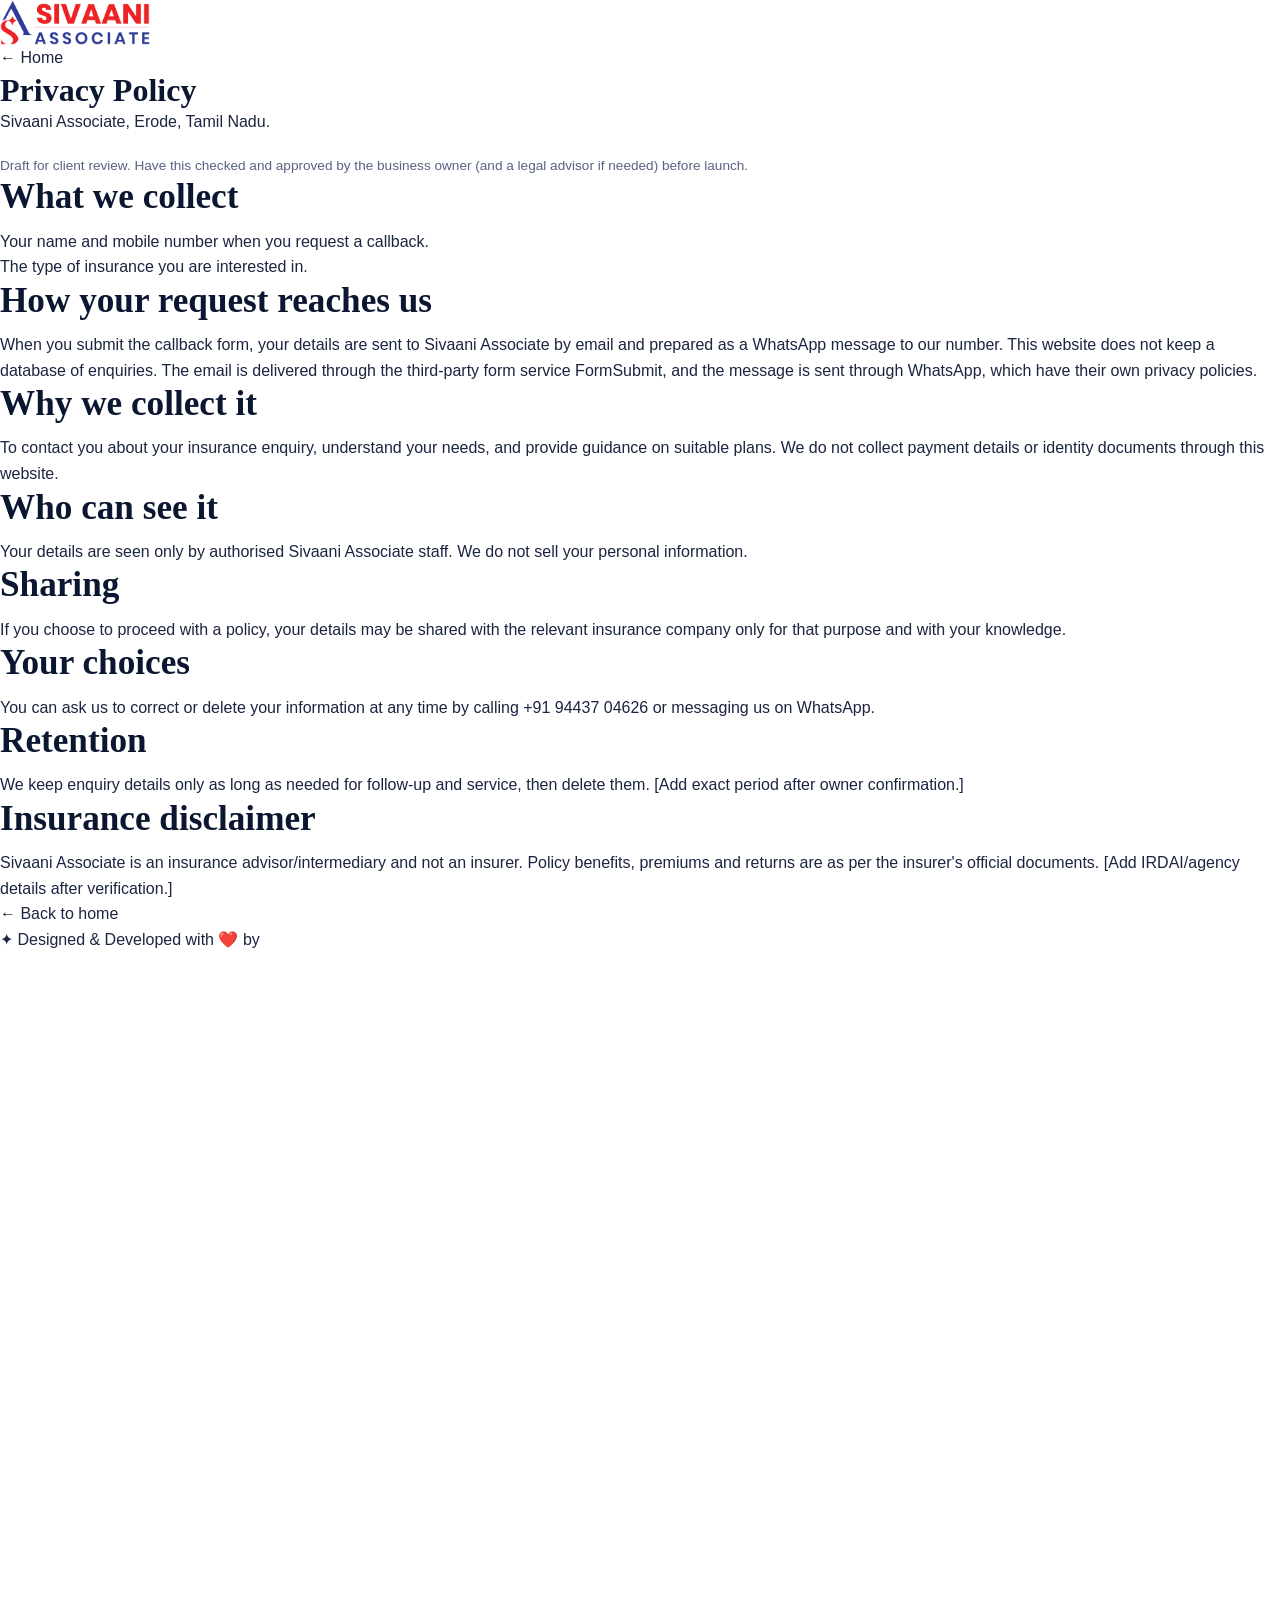
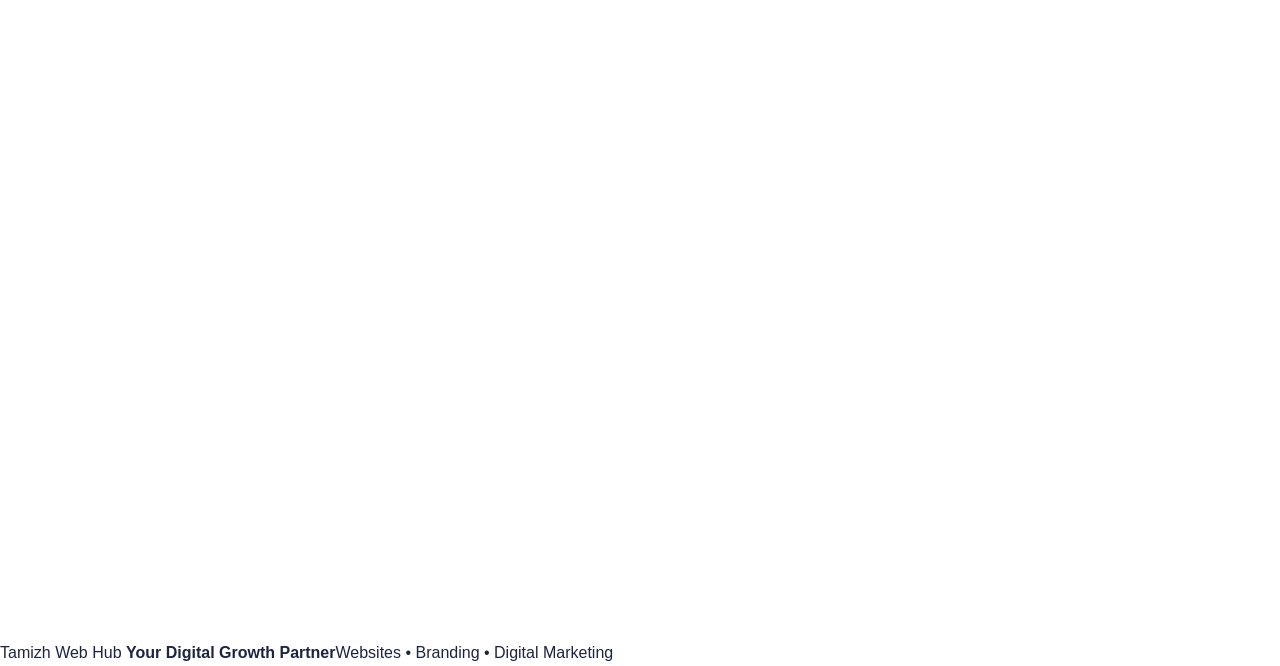
==== commit 7779c140: "Update privacy.html" ====
--- a/privacy.html
+++ b/privacy.html
@@ -4,9 +4,9 @@
 <link rel="icon" href="favicon.ico" sizes="any">
 <link rel="icon" type="image/png" sizes="32x32" href="favicon-32.png">
 <link rel="apple-touch-icon" href="apple-touch-icon.png">
-<link rel="stylesheet" href="style.css"></head>
+<link rel="stylesheet" href="style.css?v=10"></head>
 <body>
-<header class="nav always"><a class="brand" href="index.html"><span class="brand-badge"><img src="images/logo-full.png" alt="Sivaani Associate"></span></a>
+<header class="nav always"><a class="brand" href="index.html"><span class="brand-badge"><img src="images/logo-full.png" width="150" height="50" alt="Sivaani Associate"></span></a>
 <div class="nav-actions"><a class="lang" href="index.html">← Home</a></div></header>
 <main class="legal">
 <h1>Privacy Policy</h1>
--- a/style.css
+++ b/style.css
@@ -1,766 +1,291 @@
-@import url('https://fonts.googleapis.com/css2?family=Plus+Jakarta+Sans:wght@400;500;600;700;800&display=swap');
-@import url('https://fonts.googleapis.com/css2?family=Lora:wght@400;500;600&display=swap');
-:root{--navy:#0B1730;--deep:#07101F;--gold:#C9A45C;--gold2:#e3c27d;--white:#fff;--grey:#F4F6FA;--r:16px}
+/* Sivaani Associate redesign. Theme tokens first; responsive rules at the end. */
+:root{--navy:#0B1730;--navy2:#13244a;--gold:#C9A45C;--gold2:#e3c27d;--ink:#1b2540;--mute:#586282;--bg:#fff;--alt:#F4F6FA;--line:#dfe5f1;--wa:#1a8a4a;--r:14px;--hdr:64px}
 *{box-sizing:border-box;margin:0;padding:0}
-html{scroll-behavior:smooth}
-body{font-family:Inter,'Noto Sans Tamil',sans-serif;color:var(--navy);background:var(--grey);line-height:1.6}
+html{scroll-behavior:smooth;scroll-padding-top:90px}
+body{font-family:Inter,'Noto Sans Tamil',sans-serif;color:var(--ink);background:var(--bg);line-height:1.6;overflow-x:hidden}
+img{max-width:100%;height:auto;display:block}
 a{color:inherit;text-decoration:none}
+ul,ol{list-style:none}
 :focus-visible{outline:3px solid var(--gold);outline-offset:2px}
-
-/* NAV */
-.nav{position:fixed;top:0;left:0;right:0;z-index:50;display:flex;align-items:center;justify-content:space-between;padding:14px 5vw;transition:.3s;color:#fff}
-.nav.solid{background:rgba(7,16,31,.92);backdrop-filter:blur(10px);padding:10px 5vw}
-.brand{display:flex;align-items:center;gap:10px;font-weight:500}
-.brand b{color:var(--gold)}
-.logo{display:grid;place-items:center;width:38px;height:38px;border-radius:10px;background:linear-gradient(135deg,var(--gold),var(--gold2));color:var(--deep);font-weight:700}
-.links{display:flex;gap:28px;font-size:.95rem}
-.links a{opacity:.85}.links a:hover{opacity:1;color:var(--gold2)}
-.nav-actions{display:flex;gap:10px;align-items:center}
-.lang,.btn-call{border:1px solid rgba(255,255,255,.4);background:transparent;color:#fff;padding:7px 14px;border-radius:999px;font-size:.85rem;cursor:pointer}
-.btn-call{background:var(--gold);border-color:var(--gold);color:var(--deep);font-weight:600}
-.burger{display:none;background:none;border:0;color:#fff;font-size:1.5rem}
-
-/* HERO */
-.hero{position:relative;min-height:100vh;display:flex;align-items:center;overflow:hidden;color:#fff;background:var(--deep)}
-.hero-bg{position:absolute;inset:0;background:
-  url('images/logo.jpeg') center/cover no-repeat,
-  radial-gradient(circle at 70% 40%,#25477f 0,var(--navy) 55%,var(--deep) 100%);
-  animation:kb 22s ease-in-out infinite alternate}
-@keyframes kb{from{transform:scale(1)}to{transform:scale(1.07)}}
-.hero-shade{position:absolute;inset:0;background:linear-gradient(90deg,rgba(7,16,31,.88) 0%,rgba(11,23,48,.6) 50%,rgba(11,23,48,.2) 100%),linear-gradient(0deg,rgba(7,16,31,.6),transparent 40%)}
-.hero-inner{position:relative;z-index:2;width:100%;max-width:1240px;margin:0 auto;padding:120px 5vw 90px;display:grid;grid-template-columns:1.25fr .75fr;gap:48px;align-items:center}
-.pill{display:inline-block;font-size:.8rem;padding:6px 14px;border-radius:999px;background:rgba(255,255,255,.12);border:1px solid rgba(201,164,92,.5);backdrop-filter:blur(6px)}
-h1{font-family:'Playfair Display',serif;font-size:clamp(2.4rem,5.6vw,4.6rem);line-height:1.08;margin:18px 0 14px;animation:rise .9s both}
-h1 em{font-style:normal;background:linear-gradient(90deg,var(--gold),var(--gold2));-webkit-background-clip:text;background-clip:text;color:transparent}
-.tamil{font-size:1.02rem;color:var(--gold2);max-width:560px;margin-bottom:10px;animation:rise .9s .15s both}
-.sub{max-width:520px;opacity:.85;margin-bottom:22px;animation:rise .9s .25s both}
-.advisor{display:inline-flex;gap:12px;align-items:center;padding:12px 18px;border-radius:14px;background:rgba(255,255,255,.1);border:1px solid rgba(255,255,255,.18);backdrop-filter:blur(8px);margin-bottom:24px;animation:rise .9s .35s both}
-.avatar{display:grid;place-items:center;width:42px;height:42px;border-radius:10px;background:var(--gold);color:var(--deep);font-weight:700}
-.advisor small{display:block;color:var(--gold2);font-size:.78rem}
-.cta{display:flex;gap:14px;flex-wrap:wrap;animation:rise .9s .45s both}
-@keyframes rise{from{opacity:0;transform:translateY(22px)}to{opacity:1;transform:none}}
-.btn{display:inline-block;padding:14px 28px;border-radius:999px;font-weight:600;border:0;cursor:pointer;font-size:1rem;transition:.25s}
-.btn.gold{background:linear-gradient(135deg,var(--gold),var(--gold2));color:var(--deep);box-shadow:0 8px 24px rgba(201,164,92,.35)}
-.btn.gold:hover{transform:translateY(-2px)}
-.btn.ghost{border:1.5px solid rgba(255,255,255,.55);color:#fff}
-.btn.ghost:hover{background:rgba(255,255,255,.12)}
-.btn.full{width:100%}
-.scroll{position:absolute;bottom:18px;left:50%;transform:translateX(-50%);z-index:2;font-size:1.6rem;color:#fff;opacity:.7;animation:bob 2s infinite}
-@keyframes bob{50%{transform:translate(-50%,6px)}}
-
-/* QUICK FORM */
-.quick{background:rgba(255,255,255,.97);color:var(--navy);padding:26px;border-radius:20px;box-shadow:0 30px 70px rgba(0,0,0,.45);display:grid;gap:12px;animation:rise .9s .3s both}
-.quick h2{font-family:'Playfair Display',serif;font-size:1.4rem}
-.quick label{display:grid;gap:4px;font-size:.82rem;font-weight:600}
-.quick input[type=text],.quick input[type=tel],.quick select{padding:11px 12px;border:1px solid #cdd3e0;border-radius:10px;font:inherit;font-weight:400}
-.quick .check{display:flex;gap:8px;align-items:flex-start;font-weight:400;font-size:.76rem}
-.quick .check a{text-decoration:underline}
-.msg{font-size:.85rem;min-height:1.2em}.msg.err{color:#b3261e}.msg.ok{color:#14662f}
-
-/* SECTIONS */
-.trust{display:flex;flex-wrap:wrap;justify-content:center;gap:12px 36px;padding:20px 5vw;background:var(--navy);color:var(--gold2);font-size:.9rem}
-.cats,.how{max-width:1240px;margin:0 auto;padding:80px 5vw 20px}
-.cats h2,.how h2{font-family:'Playfair Display',serif;font-size:clamp(1.7rem,3.4vw,2.5rem);text-align:center;margin-bottom:36px}
-.grid{display:grid;grid-template-columns:repeat(auto-fit,minmax(250px,1fr));gap:20px}
-.card{background:#fff;padding:28px;border-radius:var(--r);border:1px solid #e5e9f2;transition:.3s}
-.card:hover{transform:translateY(-6px);box-shadow:0 18px 40px rgba(11,23,48,.12);border-color:var(--gold)}
-.card i{font-style:normal;font-size:2rem;display:block;margin-bottom:10px}
-.card h3{margin-bottom:4px}.card p{font-size:.92rem;color:#4a5570}
-.how ol{list-style:none;display:grid;grid-template-columns:repeat(auto-fit,minmax(220px,1fr));gap:18px;padding-bottom:60px}
-.how li{display:flex;gap:14px;align-items:center;background:#fff;padding:20px;border-radius:var(--r)}
-.how b{display:grid;place-items:center;min-width:38px;height:38px;border-radius:50%;background:var(--navy);color:var(--gold)}
-footer{background:var(--deep);color:#c9d1e4;padding:40px 5vw 110px;text-align:center;font-size:.9rem}
-footer a{color:var(--gold2)}
-.disc{max-width:820px;margin:16px auto 0;font-size:.78rem;opacity:.7}
-
-/* CONTACT BUTTONS */
-.sticky{display:none}
-.wa-float{position:fixed;right:18px;bottom:22px;z-index:60;width:54px;height:54px;border-radius:50%;display:grid;place-items:center;background:#25D366;font-size:1.5rem;box-shadow:0 8px 22px rgba(0,0,0,.35)}
-
-@media(max-width:900px){
-  .hero-inner{grid-template-columns:1fr;padding-top:100px;gap:30px}
-  .hero-shade{background:linear-gradient(0deg,rgba(7,16,31,.92),rgba(11,23,48,.55))}
-  .links{display:none;position:absolute;top:100%;left:0;right:0;flex-direction:column;background:var(--deep);padding:18px 5vw;gap:14px}
-  .links.open{display:flex}
-  .burger{display:block}.btn-call{display:none}
-  .wa-float{display:none}
-  .sticky{display:grid;grid-template-columns:1fr 1fr;position:fixed;left:0;right:0;bottom:0;z-index:60;background:var(--deep)}
-  .sticky a{padding:14px;text-align:center;color:#fff;font-weight:600}
-  .sticky a:last-child{background:#25D366;color:#06210f}
-}
-@media(prefers-reduced-motion:reduce){*{animation:none!important;scroll-behavior:auto}}
-
-.legal{max-width:820px;margin:0 auto;padding:110px 5vw 60px}.legal h1{animation:none;font-size:2rem;margin:0 0 6px}.legal h2{margin:26px 0 6px;font-size:1.2rem}.legal p,.legal li{color:#2b3550;margin-bottom:8px}.legal ul{padding-left:20px}.legal .note{background:#fff7e0;border:1px solid var(--gold);padding:12px 16px;border-radius:10px;font-size:.88rem}.legal a{text-decoration:underline}
-.nav.always{background:var(--deep)}
-
-.logo:has(img){background:#fff;padding:4px}.logo img{width:100%;height:100%;object-fit:contain;display:block}
-
-/* Full logo in header */
-.brand-badge{display:flex;align-items:center;background:#fff;padding:5px 12px;border-radius:12px;box-shadow:0 4px 14px rgba(0,0,0,.25)}
-.brand-badge img{height:34px;width:auto;display:block}
-.auth-card .brand-badge{box-shadow:none;padding:0}
-.auth-card .brand-badge img{height:40px}
-@media(max-width:900px){.brand-badge img{height:28px}}
-/* Featured plans + modal */
-.sub-h{margin-top:48px}
-.sub-p{text-align:center;color:#4a5570;margin:-22px 0 26px}
-button.card{font:inherit;color:inherit;text-align:left;cursor:pointer}
-.card .more{display:inline-block;margin-top:12px;font-weight:600;color:var(--gold);font-size:.9rem}
-.modal{position:fixed;inset:0;z-index:100;background:rgba(7,16,31,.8);display:flex;align-items:flex-start;justify-content:center;overflow-y:auto;padding:24px 4vw}
-.modal[hidden]{display:none}
-.modal-box{position:relative;background:#fff;border-radius:20px;max-width:640px;width:100%;padding:24px;margin:auto}
-.modal-box h3{font-family:'Playfair Display',serif;font-size:1.4rem;margin:0 40px 14px 0}
-.modal-box img{width:100%;height:auto;border-radius:12px;display:block;border:1px solid #e5e9f2}
-.modal-x{position:absolute;top:14px;right:14px;width:36px;height:36px;border-radius:50%;border:0;background:var(--navy);color:#fff;font-size:1rem;cursor:pointer}
-.modal-note{font-size:.76rem;color:#4a5570;margin:12px 0}
-.modal-cta{display:flex;gap:12px;flex-wrap:wrap}
-.btn.ghost-dark{border:1.5px solid var(--navy);color:var(--navy)}
-/* Become an Agent enquiry popup */
-.agent-form{display:grid;gap:12px}
-.agent-form label{display:grid;gap:4px;font-size:.82rem;font-weight:600}
-.agent-form input[type=text],.agent-form input[type=tel],.agent-form textarea{padding:11px 12px;border:1px solid #cdd3e0;border-radius:10px;font:inherit;font-weight:400;resize:vertical}
-.agent-form .check{display:flex;gap:8px;align-items:flex-start;font-weight:400;font-size:.76rem}
-.agent-form .check a{text-decoration:underline}
-
-/* ===== Scheme announcement ticker (text only) ===== */
-.ticker{--nav-h:74px;--tk-gap:14px;background:linear-gradient(90deg,var(--deep),var(--navy));padding-top:var(--nav-h);border-bottom:2px solid var(--gold);color:#fff}
-.tk-bar{display:flex;align-items:stretch}
-.tk-label{flex:none;display:flex;align-items:center;justify-content:center;padding:10px 16px;background:linear-gradient(135deg,var(--gold),var(--gold2));color:var(--deep);font-weight:700;font-size:.72rem;letter-spacing:.12em;text-transform:uppercase;white-space:nowrap;position:relative;z-index:2;box-shadow:6px 0 18px rgba(0,0,0,.35)}
-.tk-viewport{flex:1;min-width:0;overflow:hidden;padding:10px 0;-webkit-mask-image:linear-gradient(90deg,transparent 0,#000 24px,#000 calc(100% - 24px),transparent 100%);mask-image:linear-gradient(90deg,transparent 0,#000 24px,#000 calc(100% - 24px),transparent 100%)}
-.tk-track{display:flex;width:max-content;will-change:transform}
-.tk-track.run{animation:tk-scroll var(--tk-dur,60s) linear infinite}
-@keyframes tk-scroll{from{transform:translate3d(0,0,0)}to{transform:translate3d(-50%,0,0)}}
-.tk-group{flex:none;display:flex;align-items:center;gap:var(--tk-gap);padding-right:var(--tk-gap)}
-.tk-card{flex:none;padding:8px 20px;border-radius:999px;border:1px solid rgba(201,164,92,.6);background:rgba(255,255,255,.07)}
-.tk-card p{font-weight:700;font-size:.95rem;line-height:1.3;color:#fff;white-space:nowrap}
-@media(hover:hover){.tk-viewport:hover .tk-track{animation-play-state:paused}}
-@media(max-width:900px){.ticker{--nav-h:66px;--tk-gap:10px}.tk-label{font-size:.62rem;padding:8px 10px}.tk-card{padding:6px 14px}.tk-card p{font-size:.85rem}}
-@media(prefers-reduced-motion:reduce){.tk-track.run{animation:none!important}.tk-viewport{overflow-x:auto;scrollbar-width:thin}}
-.seo-text{max-width:860px;padding-bottom:50px}.seo-text h2{text-align:left}.seo-text h3{margin:18px 0 6px;font-size:1.05rem}.seo-text p{color:#4a5570}
-/* Category card own images */
-.card i.cat-ico{width:56px;height:56px}
-.card i.cat-ico img{width:100%;height:100%;object-fit:contain;display:block}
-.card i.cat-ico:has(img[style*="none"]){display:none}
-/* Category content panel (in-place display) */
-.cat-panel{max-width:none;margin-top:24px;padding:28px;background:#fff;border:1px solid #e5e9f2;border-radius:var(--r)}
-.cat-panel[hidden]{display:none}
-.cat-panel h2{font-size:clamp(1.4rem,2.6vw,1.9rem);margin-bottom:14px}
-.card.active{border-color:var(--gold)}
-/* Content blocks inside category / plan panels */
-.seo-text ul{padding-left:20px;margin:6px 0 10px;color:#4a5570}
-.seo-text li{margin-bottom:5px}
-.seo-text .eg{background:#fff7e0;border-left:4px solid var(--gold);padding:12px 16px;border-radius:10px;margin:14px 0;color:#2b3550}
-.seo-text details{border:1px solid #e5e9f2;border-radius:12px;padding:10px 14px;margin:8px 0;background:#fff}
-.seo-text summary{cursor:pointer;font-weight:600;color:var(--navy)}
-.seo-text details p{margin-top:8px}
-.cat-panel{scroll-margin-top:90px}
-.cat-panel .btn-row{display:flex;gap:12px;flex-wrap:wrap;margin-top:18px}
-.cat-panel .plan-fig{margin:14px 0}
-.cat-panel .plan-fig img{width:100%;max-width:640px;height:auto;border-radius:12px;border:1px solid #e5e9f2;display:block}
-.cat-panel .plan-fig[hidden]{display:none}
-.quick{scroll-margin-top:90px}
-
-/* redesign.css — Insurich-style visual layer for Sivaani Associate.
-   Loads AFTER style.css and marketplace.css. Visual only: no selectors, IDs or behaviour changed.
-   Specificity is raised with "body" so it also wins over the <style> injected by marketplace.js. */
-
-:root{
-  --in-navy:#041c63;      /* page navy: header, hero, stats band, footer */
-  --in-ink:#061a5e;       /* headings on white */
-  --in-green:#1de48a;     /* accent buttons / ticks */
-  --in-green-d:#14c876;
-  --in-body:#4b5575;
-  --in-soft:#fafafa;
-  --in-line:#e8ebf3;
-  --in-field:#14307f;
-  --in-r:8px;
-  /* re-point existing tokens so untouched rules follow the new palette */
-  --navy:#041c63; --deep:#041c63; --gold:#1de48a; --gold2:#4df0a8; --grey:#fff;
-  --mp-tile:#f3f5fb; --mp-ink:#4b5575;
-}
-body,body button,body input,body select,body textarea{font-family:'Plus Jakarta Sans',Inter,'Noto Sans Tamil',sans-serif}
-body{background:#fff;color:var(--in-ink)}
-body :focus-visible{outline:3px solid var(--in-green);outline-offset:2px}
-
-/* ---------- HEADER ---------- */
-body .nav,body .nav.solid,body .nav.always{background:var(--in-navy);backdrop-filter:none;padding:14px max(5vw,calc((100vw - 1240px)/2));box-shadow:none}
-body .nav.solid{padding-top:10px;padding-bottom:10px;box-shadow:0 6px 24px rgba(2,12,50,.35)}
-body .brand-badge{background:#fff;box-shadow:none;padding:5px 12px;border-radius:6px}
-body .brand-badge img{height:38px}
-body .links{gap:6px;font-size:.92rem;font-weight:500}
-body .links a{opacity:1;color:#fff;padding:8px 16px;border-radius:6px;transition:background .2s}
-body .links a:hover{background:rgba(255,255,255,.1);color:#fff}
-body .links a:first-child{background:#13307f}
-body .lang{border:1px solid rgba(255,255,255,.35);border-radius:6px;font-weight:500}
-body .btn-call{background:var(--in-green);border-color:var(--in-green);color:var(--in-navy);border-radius:6px;font-weight:600;padding:9px 20px}
-body .btn-call:hover{background:var(--in-green-d)}
-
-/* ---------- TICKER (kept, restyled to sit on the navy header) ---------- */
-body .ticker{background:#031650;border-bottom:1px solid rgba(255,255,255,.12)}
-body .tk-label{background:var(--in-green);color:var(--in-navy);letter-spacing:.06em}
-body .tk-card{border:1px solid rgba(255,255,255,.25);background:rgba(255,255,255,.06);border-radius:6px}
-body .tk-card p{font-weight:500}
-
-/* ---------- BUTTONS (square-ish, green, like the reference) ---------- */
-body .btn{border-radius:6px;font-weight:500;padding:13px 26px;font-size:.95rem}
-body .btn.gold{background:var(--in-green);color:var(--in-navy);box-shadow:none}
-body .btn.gold:hover{background:var(--in-green-d);transform:none}
-body .btn.ghost{border:1.5px solid rgba(255,255,255,.5);color:#fff}
-body .btn.ghost-dark{border:1.5px solid var(--in-navy);color:var(--in-navy)}
-body .seo-text .btn.gold,body .cat-panel .btn.gold{background:var(--in-navy);color:#fff}
-body .seo-text .btn.gold:hover,body .cat-panel .btn.gold:hover{background:#0a2d8f}
-
-/* ---------- HERO: flat navy, big left heading, circle motif behind the form/photo ---------- */
-body .hero{background:var(--in-navy);min-height:min(100vh,760px)}
-body .hero-bg{opacity:.22;animation:none;mix-blend-mode:luminosity}
-body .hero-shade{background:linear-gradient(90deg,var(--in-navy) 0%,rgba(4,28,99,.9) 45%,rgba(4,28,99,.55) 100%)}
-body .hero-inner{max-width:1240px;grid-template-columns:1.2fr .8fr;padding:80px 5vw 90px}
-body .hero-inner::after{content:"";position:absolute;right:6%;top:50%;width:520px;height:520px;max-width:46vw;max-height:46vw;transform:translateY(-50%);border-radius:50%;border:1px solid rgba(255,255,255,.14);box-shadow:0 0 0 34px rgba(255,255,255,.03);pointer-events:none;z-index:-1}
-body .pill{background:rgba(255,255,255,.08);border:1px solid rgba(255,255,255,.2);border-radius:6px;font-weight:500}
-body h1{font-weight:600;font-size:clamp(2.3rem,5vw,4rem);line-height:1.12;letter-spacing:-.01em;font-family:'Plus Jakarta Sans',sans-serif}
-body h1 em{background:none;color:var(--in-green);-webkit-text-fill-color:var(--in-green)}
-body .tamil{color:#cfe0ff}
-body .sub{opacity:.9;max-width:560px}
-body .advisor{background:transparent;border:0;border-left:1px solid rgba(255,255,255,.25);border-radius:0;backdrop-filter:none;padding:4px 0 4px 18px}
-body .avatar{background:var(--in-green);color:var(--in-navy);border-radius:50%}
-body .advisor small{color:#cfe0ff}
-body .scroll{display:none}
-
-/* quick form card on the right (stands in for the family photo) */
-body .quick{background:#fff;border-radius:12px;box-shadow:0 24px 60px rgba(0,0,0,.35);animation:none}
-body .quick h2{font-family:'Plus Jakarta Sans',sans-serif;font-weight:600;color:var(--in-ink)}
-body .quick input[type=text],body .quick input[type=tel],body .quick select{border:1px solid var(--in-line);border-radius:6px;background:#f7f8fc}
-body .msg.ok{color:#0b8a4d}
-
-/* ---------- TRUST STRIP -> "Trusted by" row ---------- */
-body .trust{background:#fff;color:var(--in-ink);gap:14px 44px;padding:34px 5vw 10px;font-weight:600;font-size:.98rem;border-bottom:0}
-body .trust span{color:#3b4a7a}
-
-/* ---------- SECTION HEADINGS ---------- */
-body .mp h2,body .cats h2,body .how h2{font-family:'Plus Jakarta Sans',sans-serif;font-weight:600;color:var(--in-ink);letter-spacing:-.01em}
-body .cats h2,body .how h2{font-size:clamp(1.8rem,3.4vw,2.6rem);line-height:1.2}
-body .sub-p,body .mp-sub{color:var(--in-body)}
-
-/* ---------- MARKETPLACE TILES ---------- */
-body .mp{padding-top:70px}
-body .mp-tile{color:var(--in-ink)}
-body .mp-tile .ico{background:var(--in-soft);border:1px solid var(--in-line);border-radius:var(--in-r)}
-body .mp-tile .tag{background:var(--in-green);color:var(--in-navy);font-family:'Plus Jakarta Sans',sans-serif}
-body .mp-tile .lbl{font-weight:500}
-body .mp-tile:hover .ico,body .mp-tile:focus-visible .ico{border-color:var(--in-green);transform:none;box-shadow:0 10px 24px rgba(4,28,99,.1)}
-body .mp-more{background:var(--in-navy);border:0;color:#fff;border-radius:6px;font-weight:500;padding:12px 28px}
-body .mp-more:hover{background:#0a2d8f;color:#fff}
-
-/* ---------- SERVICE CARDS ("Wide-ranging services") ---------- */
-body .card{background:var(--in-soft);border:1px solid #f1f2f6;border-radius:6px;padding:20px 20px 26px;text-align:center;transition:box-shadow .25s}
-body .card:hover{transform:none;border-color:#f1f2f6;box-shadow:0 14px 34px rgba(4,28,99,.1)}
-body .card.active{border-color:var(--in-green)}
-body .card i.cat-ico{width:100%;height:190px;border-radius:6px;overflow:hidden;margin:0 0 16px;background:#eef1f9;display:grid;place-items:center}
-body .card i.cat-ico img{width:auto;max-width:70%;height:70%;object-fit:contain}
-body .card i{font-size:2.4rem}
-body .card h3{font-family:'Plus Jakarta Sans',sans-serif;font-weight:600;font-size:1.2rem;color:var(--in-ink)}
-body .card p{color:var(--in-body);font-size:.9rem}
-body .card .more{color:var(--in-navy);font-weight:600;font-size:.88rem;border-bottom:2px solid var(--in-green);padding-bottom:1px}
-
-/* ---------- HOW IT WORKS -> navy stats band with dividers ---------- */
-body .how:not(.seo-text){max-width:none;background:var(--in-navy);color:#fff;padding:56px max(5vw,calc((100vw - 1240px)/2)) 0}
-body .how:not(.seo-text) h2{color:#fff;margin-bottom:12px}
-body .how:not(.seo-text) .sub-p{color:#cfe0ff;margin:0 0 30px}
-body .how:not(.seo-text) ol{gap:0;padding-bottom:56px}
-body .how:not(.seo-text) li{background:transparent;color:#fff;flex-direction:column;text-align:center;gap:10px;padding:8px 24px;border-radius:0;border-left:1px solid rgba(255,255,255,.18);font-size:.92rem}
-body .how:not(.seo-text) li:first-child{border-left:0}
-body .how:not(.seo-text) b{background:transparent;color:#fff;font-size:2rem;font-weight:600;min-width:0;height:auto;display:block}
-
-/* ---------- CONTENT PANELS ---------- */
-body .seo-text{background:#fff}
-body .seo-text h2,body .seo-text h3{font-family:'Plus Jakarta Sans',sans-serif;color:var(--in-ink)}
-body .seo-text p,body .seo-text ul{color:var(--in-body)}
-body .seo-text .eg{background:#f1fcf7;border-left:4px solid var(--in-green)}
-body .seo-text details{background:var(--in-soft);border:1px solid var(--in-line);border-radius:8px}
-body .cat-panel{border:1px solid var(--in-line);border-radius:8px}
-
-/* ---------- MODALS & WIZARD ---------- */
-body .modal{background:rgba(2,12,50,.8)}
-body .modal-box{border-radius:12px}
-body .modal-box h3{font-family:'Plus Jakarta Sans',sans-serif;font-weight:600;color:var(--in-ink)}
-body .modal-x{background:var(--in-navy)}
-body .mp-prog span{background:var(--in-green)}
-body .mp-chip[aria-pressed=true]{background:var(--in-navy);border-color:var(--in-navy)}
-body .mp-chip:hover,body .mp-card:hover{border-color:var(--in-green)}
-body .mp-sel li{border-color:var(--in-green)}
-body .mp-card{border-radius:8px;background:var(--in-soft)}
-body .mp-card .ico{background:#eef1f9}
-body .mp-gh{font-family:'Plus Jakarta Sans',sans-serif;color:var(--in-ink)}
-body .mp-tools{background:#fff}
-body #mpForm input:not([type=checkbox]),body #mpForm select,body #mpForm textarea,
-body .agent-form input[type=text],body .agent-form input[type=tel],body .agent-form textarea{border-radius:6px}
-
-/* ---------- FOOTER ---------- */
-body footer{background:var(--in-navy);color:#dbe5ff;padding:64px max(5vw,calc((100vw - 1240px)/2)) 110px;text-align:left;font-size:.92rem}
-body footer a{color:var(--in-green)}
-body footer p:first-child{font-size:1.5rem;font-weight:600;color:#fff;margin-bottom:12px}
-body footer p{margin-bottom:6px}
-body footer .disc{max-width:none;margin:28px 0 0;padding-top:20px;border-top:1px solid rgba(255,255,255,.18);opacity:.75;font-size:.78rem}
-
-/* ---------- LEGAL / PRODUCTS PAGES ---------- */
-body .legal h1,body .mp-cat h1{font-family:'Plus Jakarta Sans',sans-serif;font-weight:600;color:var(--in-ink)}
-body .legal .note{background:#f1fcf7;border-color:var(--in-green)}
-
-/* ---------- FLOATING CONTACT ---------- */
-body .sticky a:last-child{background:var(--in-green);color:var(--in-navy)}
-body .sticky{background:var(--in-navy)}
-
-/* ---------- RESPONSIVE ---------- */
-@media(max-width:900px){
-  body .nav,body .nav.solid,body .nav.always{padding-left:5vw;padding-right:5vw}
-  body .links{background:var(--in-navy);padding:14px 5vw}
-  body .links a:first-child{background:transparent}
-  body .hero-inner{grid-template-columns:1fr;padding:56px 5vw 56px}
-  body .hero-inner::after{display:none}
-  body .hero-shade{background:linear-gradient(0deg,var(--in-navy),rgba(4,28,99,.7))}
-  body .how:not(.seo-text) li{border-left:0;border-top:1px solid rgba(255,255,255,.18);padding:16px 8px}
-  body .how:not(.seo-text) li:first-child{border-top:0}
-  body footer{text-align:center}
-}
-
-/* three service cards per row on desktop, as in the reference (plans grid keeps auto-fit) */
-@media(min-width:901px){body .cats>div.grid:first-of-type{grid-template-columns:repeat(3,1fr)}}
-body .card .more{display:inline-block}
-/* =====================================================================
-   HERO REDESIGN (visual only): copy | family photo on orange disc | callback form
-   The existing .hero-bg element (images/logo.jpeg, role="img" family photo) is re-used
-   as the circular family image, so no HTML, JS or asset changes are needed.
-   ===================================================================== */
-body .hero{container-type:inline-size;--W:min(100cqw,1400px);--fc:340px;--ic:340px;--gap:36px;
-  background:var(--in-navy);min-height:min(100vh,780px)}
-body .hero-shade{background:transparent}
-body .hero-inner{max-width:1400px;padding:84px 5cqw 90px;gap:var(--gap)}
-body .hero-inner::after{display:none}
-
-/* family photo: circle, orange ring, concentric outline (sits in its own grid zone) */
-body .hero-bg{inset:auto;animation:none;mix-blend-mode:normal;opacity:1;z-index:1;
-  width:calc(var(--ic) - 32px);aspect-ratio:1;border-radius:50%;
-  top:50%;transform:translateY(-50%);
-  left:calc((100cqw - var(--W))/2 + var(--W) - 5cqw - var(--fc) - var(--gap) - var(--ic) + 16px);
-  background:url('images/logo.jpeg') center 20%/cover no-repeat,#f4915c;
-  box-shadow:0 0 0 16px #f4915c,0 0 0 42px var(--in-navy),0 0 0 43px rgba(255,255,255,.16),0 0 0 74px var(--in-navy),0 0 0 75px rgba(255,255,255,.09)}
-
-/* reference-style type scale */
-body h1{font-size:clamp(2.2rem,3.6cqw,3.4rem);line-height:1.15}
-body .sub,body .tamil{max-width:520px}
-
-@media(min-width:1361px){
-  body .hero-inner{grid-template-columns:minmax(0,1fr) var(--ic) var(--fc)}
-  body .hero-copy{grid-column:1}
-  body .quick{grid-column:3;grid-row:1}
-}
-/* below 1360px: photo moves above, copy + form sit side by side beneath it */
-@media(max-width:1360px){
-  body .hero-inner{grid-template-columns:1.1fr .9fr;padding-top:calc(min(60vw,300px) + 120px)}
-  body .hero-bg{width:min(60vw,300px);left:50%;top:40px;transform:translateX(-50%)}
-}
-@media(max-width:900px){
-  body .hero-inner{grid-template-columns:1fr;padding-top:calc(min(60vw,260px) + 110px)}
-  body .hero-bg{width:min(60vw,260px);box-shadow:0 0 0 12px #f4915c,0 0 0 30px var(--in-navy),0 0 0 31px rgba(255,255,255,.16)}
-  body h1{font-size:clamp(2rem,9vw,2.6rem)}
-}
-
-/* =====================================================================
-   ADVISOR LOOK (visual only) — navy + yellow, Plus Jakarta Sans, white header,
-   bordered service cards with a "READ MORE" strip. Loads last; no HTML/JS changes.
-   Backup of the file before this block: backup/style.before-advisor.css
-   ===================================================================== */
-:root{
-  --navy:#0a1f3c; --deep:#061a33; --gold:#fdc83f; --gold2:#ffd96a; --grey:#fff;
-  --in-navy:#061a33; --in-ink:#0b1c33; --in-body:#5b6678; --in-soft:#f4f8fc; --in-line:#e3e9f0;
-  --in-green:#fdc83f; --in-green-d:#f0b800; --mp-tile:#f4f8fc; --mp-ink:#5b6678;
-  --af:'Plus Jakarta Sans','Noto Sans Tamil',sans-serif; --cream:#fff4d6;
-}
-body,body button,body input,body select,body textarea{font-family:var(--af)}
-body{background:#fff;color:var(--in-ink)}
-body :focus-visible{outline:3px solid var(--gold);outline-offset:2px}
-body h1,body h2,body h3,body h4{letter-spacing:-.025em}
-
-/* ---------- HEADER: transparent over the hero, white once scrolled / on inner pages ---------- */
-body .nav{--nav-fg:#fff;background:transparent;box-shadow:none;padding:16px max(5vw,calc((100vw - 1320px)/2))}
-body .nav.solid,body .nav.always{--nav-fg:#0b1c33;background:#fff;backdrop-filter:none;border-bottom:1px solid var(--in-line);box-shadow:0 6px 24px rgba(10,31,60,.08)}
-body .nav.solid{padding-top:10px;padding-bottom:10px}
-body .brand-badge{background:#fff;box-shadow:none;border-radius:4px;padding:5px 12px}
-body .links{gap:2px;font-size:.84rem;font-weight:700;text-transform:uppercase;letter-spacing:.03em}
-body .links a,body .links a:first-child{background:transparent;color:var(--nav-fg);padding:10px 14px;border-radius:0;opacity:1}
-body .links a:hover{background:transparent;color:var(--gold)}
-body .nav.solid .links a:hover,body .nav.always .links a:hover{color:#d99d00}
-body .lang{border:1px solid color-mix(in srgb,var(--nav-fg) 40%,transparent);color:var(--nav-fg);border-radius:3px;font-weight:700}
-body .burger{color:var(--nav-fg)}
-body .btn-call{background:var(--gold);border:0;color:#0b1c33;border-radius:3px;font-weight:800;text-transform:uppercase;letter-spacing:.03em;padding:12px 24px}
-body .btn-call:hover{background:var(--in-green-d)}
-
-/* ---------- TICKER ---------- */
-body .ticker{background:#061a33;border-bottom:1px solid rgba(255,255,255,.1)}
-body .tk-label{background:var(--gold);color:#0b1c33;font-weight:800;letter-spacing:.08em}
-body .tk-card{border:1px solid rgba(253,200,63,.45);background:rgba(255,255,255,.05);border-radius:3px}
-
-/* ---------- BUTTONS ---------- */
-body .btn{border-radius:3px;font-weight:800;font-size:.85rem;text-transform:uppercase;letter-spacing:.03em;padding:16px 30px}
-body .btn.gold,body .seo-text .btn.gold,body .cat-panel .btn.gold{background:var(--gold);color:#0b1c33;box-shadow:none}
-body .btn.gold:hover,body .seo-text .btn.gold:hover,body .cat-panel .btn.gold:hover{background:var(--in-green-d);transform:none}
-body .hero .btn.ghost{background:transparent;border:0;border-bottom:2px solid #fff;border-radius:0;padding:4px 0;color:#fff}
-body .hero .btn.ghost:hover{background:transparent;border-color:var(--gold);color:var(--gold)}
-body .btn.ghost-dark{border:1.5px solid #0b1c33;color:#0b1c33}
-body .btn.ghost-dark:hover{background:#0b1c33;color:#fff}
-
-/* ---------- HERO: full-bleed photo under a navy gradient, copy left, callback card right ---------- */
-body .hero{background:#061a33;min-height:min(100vh,800px)}
-body .hero-bg{position:absolute;inset:0;left:0;top:0;width:auto;aspect-ratio:auto;transform:none;border-radius:0;box-shadow:none;opacity:1;
-  background:url('images/logo.jpeg') center/cover no-repeat,#0a1f3c}
-body .hero-shade{background:linear-gradient(90deg,#061a33 0%,rgba(6,26,51,.94) 38%,rgba(6,26,51,.55) 70%,rgba(6,26,51,.35) 100%)}
-body .hero-inner{max-width:1320px;grid-template-columns:minmax(0,1fr) 400px;gap:48px;padding:110px 5cqw 90px}
-body .quick{grid-column:auto;grid-row:auto}
-body .pill{background:transparent;border:0;border-radius:0;padding:0;backdrop-filter:none;color:var(--gold);font-weight:800;font-size:.78rem;text-transform:uppercase;letter-spacing:.14em}
-body .pill::before{content:"";display:inline-block;width:8px;height:8px;border-radius:50%;background:var(--gold);margin-right:10px;vertical-align:1px}
-body h1{font-weight:800;font-size:clamp(2.4rem,4.4cqw,4.2rem);line-height:1.1;letter-spacing:-.035em;margin:20px 0 18px}
-body h1 em{background:none;-webkit-text-fill-color:var(--gold);color:var(--gold)}
-body .tamil{color:#d6e2f2}
-body .sub{color:#e6eef8;opacity:1;max-width:560px}
-body .advisor{border-left:3px solid var(--gold);padding:4px 0 4px 16px}
-body .avatar{background:var(--gold);color:#0b1c33;border-radius:50%;font-weight:800}
-body .advisor small{color:var(--gold2)}
-body .cta{align-items:center;gap:14px 28px}
-
-/* callback card */
-body .quick{background:#fff;border-radius:6px;box-shadow:0 30px 70px rgba(0,0,0,.4)}
-body .quick h2{color:#0b1c33;font-weight:800}
-body .quick input[type=text],body .quick input[type=tel],body .quick select{background:var(--in-soft);border:1px solid var(--in-line);border-radius:3px}
-body .quick .btn.gold{padding:15px 24px}
-
-/* ---------- TRUST STRIP ---------- */
-body .trust{background:var(--in-soft);color:#0b1c33;border-bottom:1px solid var(--in-line);padding:22px 5vw;gap:10px 40px}
-body .trust span{color:#0b1c33;font-weight:700;font-size:.88rem}
-
-/* ---------- HEADINGS ---------- */
-body .mp h2,body .cats h2,body .how h2,body .seo-text h2{font-weight:800;color:#0b1c33;letter-spacing:-.035em}
-body .cats h2,body .how h2{font-size:clamp(1.9rem,3.6vw,2.9rem)}
-body .seo-text h3{font-weight:800;color:#0b1c33}
-body .sub-p,body .mp-sub{color:var(--in-body)}
-
-/* ---------- SERVICE CARDS ("Service We Provide") ---------- */
-body .card{background:#fff;border:1px solid var(--in-line);border-radius:3px;padding:40px 30px 0;text-align:center;overflow:hidden;box-shadow:0 1px 2px rgba(10,31,60,.04);transition:box-shadow .25s,transform .25s}
-body .card:hover{transform:translateY(-4px);border-color:var(--in-line);box-shadow:0 18px 40px rgba(10,31,60,.12)}
-body .card.active{border-color:var(--gold)}
-body .card i,body .card i.cat-ico{display:grid;place-items:center;width:86px;height:86px;border-radius:50%;background:var(--cream);margin:0 auto 22px;font-size:2.2rem}
-body .card i.cat-ico img{width:auto;height:58%;max-width:58%;object-fit:contain}
-body .card h3{font-weight:800;font-size:1.2rem;color:#0b1c33;letter-spacing:-.02em}
-body .card p{color:var(--in-body);font-size:.92rem;margin-bottom:26px}
-body .card .more{display:block;margin:0 -30px;padding:15px 10px;border:0;border-top:1px solid var(--in-line);color:#0b1c33;font-size:.8rem;font-weight:800;text-transform:uppercase;letter-spacing:.04em;transition:background .2s}
-body .card:hover .more{background:var(--gold)}
-
-/* ---------- MARKETPLACE TILES ---------- */
-body .mp-tile{color:#0b1c33}
-body .mp-tile .ico{background:var(--in-soft);border:1px solid var(--in-line);border-radius:3px}
-body .mp-tile .tag{background:var(--gold);color:#0b1c33;font-family:var(--af);font-weight:800}
-body .mp-tile .lbl{font-weight:600}
-body .mp-tile:hover .ico,body .mp-tile:focus-visible .ico{border-color:var(--gold);box-shadow:0 10px 24px rgba(10,31,60,.1)}
-body .mp-more{background:var(--gold);color:#0b1c33;border:0;border-radius:3px;font-weight:800;text-transform:uppercase;font-size:.85rem;letter-spacing:.03em;padding:15px 30px}
-body .mp-more:hover{background:var(--in-green-d);color:#0b1c33}
-body .mp-card{background:#fff;border:1px solid var(--in-line);border-radius:3px}
-body .mp-card .ico{background:var(--cream);border-radius:50%}
-body .mp-card:hover,body .mp-chip:hover{border-color:var(--gold)}
-body .mp-chip{border-radius:3px;font-weight:600}
-body .mp-chip[aria-pressed=true]{background:#0b1c33;border-color:#0b1c33;color:#fff}
-body .mp-sel li{background:var(--in-soft);border-color:var(--gold);border-radius:3px}
-body .mp-prog span{background:var(--gold)}
-body .mp-gh{color:#0b1c33;font-weight:800}
-
-/* ---------- HOW IT WORKS: dark counter band ---------- */
-body .how:not(.seo-text){background:#061a33}
-body .how:not(.seo-text) .sub-p{color:#c4d2e6}
-body .how:not(.seo-text) b{color:var(--gold);font-weight:800}
-body .how:not(.seo-text) li{border-left-color:rgba(255,255,255,.16)}
-
-/* ---------- CONTENT PANELS ---------- */
-body .seo-text p,body .seo-text ul{color:var(--in-body)}
-body .seo-text .eg{background:#fff9e6;border-left:4px solid var(--gold);border-radius:3px}
-body .seo-text details{background:var(--in-soft);border:1px solid var(--in-line);border-radius:3px}
-body .cat-panel{border:1px solid var(--in-line);border-radius:3px}
-body .legal .note{background:#fff9e6;border-color:var(--gold)}
-body .legal h1,body .mp-cat h1{font-weight:800;color:#0b1c33}
-
-/* ---------- MODALS ---------- */
-body .modal{background:rgba(6,26,51,.82)}
-body .modal-box{border-radius:6px}
-body .modal-box h3{font-weight:800;color:#0b1c33}
-body .modal-x{background:#0b1c33}
-body #mpForm input:not([type=checkbox]),body #mpForm select,body #mpForm textarea,
-body .agent-form input[type=text],body .agent-form input[type=tel],body .agent-form textarea{border-radius:3px}
-
-/* ---------- FOOTER ---------- */
-body footer{background:#061a33;color:#c4d2e6}
-body footer a{color:var(--gold)}
-body footer .disc{border-top-color:rgba(255,255,255,.16)}
-
-/* ---------- FLOATING CONTACT ---------- */
-body .sticky,body .sticky a{background:#061a33}
-body .sticky a:last-child{background:var(--gold);color:#0b1c33}
-
-/* ---------- RESPONSIVE ---------- */
-@media(max-width:900px){
-  body .nav,body .nav.solid,body .nav.always{padding-left:5vw;padding-right:5vw}
-  body .links{background:#fff;border-top:1px solid var(--in-line);padding:10px 5vw}
-  body .links a,body .links a:first-child{color:#0b1c33;border-bottom:1px solid var(--in-line);padding:12px 4px}
-  body .hero-inner{grid-template-columns:1fr;gap:34px;padding:56px 5vw 56px}
-  body .hero-shade{background:linear-gradient(0deg,#061a33 25%,rgba(6,26,51,.8))}
-  body h1{font-size:clamp(2.1rem,9vw,2.8rem)}
-  body .hero .btn.gold{width:100%;text-align:center}
-}
-
-/* equal-height cards: action strip pinned to the bottom of every card */
-body .card{display:flex;flex-direction:column}
-body .card p{flex:1}
-body .card .more{margin-top:auto}
-
-/* =====================================================================
-   INSURANCER LOOK (visual only) — floating white header pill, soft grey-green page,
-   Lora serif headings, dark-green + lime pill buttons, rounded white cards.
-   Loads last; no HTML, JS, IDs, classes or content changed.
-   Backup of the file before this block: backup/style.before-insurancer.css
-   ===================================================================== */
-:root{
-  --ins-green:#065f46; --ins-green-d:#054c38; --ins-lime:#c9f28f; --ins-lime-d:#b8e878;
-  --ins-ink:#0f1a14; --ins-body:#4a554e; --ins-line:#e4e8e5; --ins-bg:#f1f3f2; --ins-soft:#f6f8f6; --ins-tint:#e9f1ea;
-  --ins-serif:'Lora',Georgia,'Noto Sans Tamil',serif; --ins-w:1336px;
-  /* re-point older tokens so any untouched rule follows the new palette */
-  --navy:#0f1a14; --deep:#0f1a14; --gold:#065f46; --gold2:#c9f28f; --grey:#f1f3f2;
-  --in-navy:#0f1a14; --in-ink:#0f1a14; --in-body:#4a554e; --in-soft:#f6f8f6; --in-line:#e4e8e5;
-  --in-green:#065f46; --in-green-d:#054c38; --mp-tile:#f6f8f6; --mp-ink:#4a554e; --cream:#e9f1ea;
-}
-html{scroll-padding-top:100px}
-body{background:var(--ins-bg);color:var(--ins-ink)}
-body :focus-visible{outline:3px solid var(--ins-green);outline-offset:2px}
-body h1,body h2,body h3,body h4{font-family:var(--ins-serif);font-weight:500;letter-spacing:0;color:var(--ins-ink)}
-
-/* ---------- HEADER: floating white pill ---------- */
-body .nav,body .nav.solid,body .nav.always{--nav-fg:var(--ins-ink);background:#fff;backdrop-filter:none;color:var(--ins-ink);
-  top:14px;left:max(14px,calc((100vw - var(--ins-w))/2));right:max(14px,calc((100vw - var(--ins-w))/2));
-  padding:12px 24px;border:1px solid var(--ins-line);border-radius:14px;box-shadow:0 10px 30px rgba(15,26,20,.06)}
-body .nav.solid{padding-top:10px;padding-bottom:10px;box-shadow:0 14px 34px rgba(15,26,20,.12)}
-body .brand-badge{background:transparent;box-shadow:none;border-radius:0;padding:0}
-body .brand-badge img{height:40px}
-body .links{gap:6px;font-size:.95rem;font-weight:500;text-transform:none;letter-spacing:0}
-body .links a,body .links a:first-child{background:transparent;color:var(--ins-ink);padding:8px 14px;border-radius:999px;opacity:1}
-body .links a:first-child{color:var(--ins-green)}
-body .links a:hover,body .nav.solid .links a:hover,body .nav.always .links a:hover{background:transparent;color:var(--ins-green)}
-body .lang{border:1px solid var(--ins-line);color:var(--ins-ink);border-radius:999px;font-weight:500;background:#fff}
-body .lang:hover{border-color:var(--ins-green);color:var(--ins-green)}
-body .burger{color:var(--ins-ink)}
-body .btn-call{background:#0a0a0a;border:0;color:#fff;border-radius:999px;font-weight:600;text-transform:none;letter-spacing:0;padding:11px 24px}
-body .btn-call:hover{background:var(--ins-green)}
-
-/* ---------- TICKER: white rounded bar under the header ---------- */
-body .ticker{--nav-h:96px;background:transparent;border:0;color:var(--ins-ink);padding-bottom:12px}
-body .tk-bar{max-width:var(--ins-w);margin:0 auto;background:#fff;border:1px solid var(--ins-line);border-radius:14px;overflow:hidden;
-  margin-left:max(14px,calc((100vw - var(--ins-w))/2));margin-right:max(14px,calc((100vw - var(--ins-w))/2))}
-body .tk-label{background:var(--ins-lime);color:var(--ins-ink);font-weight:700;letter-spacing:.06em;box-shadow:none}
-body .tk-card{background:var(--ins-bg);border:1px solid var(--ins-line);border-radius:999px}
-body .tk-card p{color:var(--ins-ink);font-weight:500}
-body .tk-viewport{-webkit-mask-image:none;mask-image:none}
-
-/* ---------- BUTTONS: pills ---------- */
-body .btn{border-radius:999px;font-weight:500;font-size:.95rem;text-transform:none;letter-spacing:0;padding:13px 28px}
-body .btn.gold,body .seo-text .btn.gold,body .cat-panel .btn.gold{background:var(--ins-green);color:#fff;box-shadow:none}
-body .btn.gold:hover,body .seo-text .btn.gold:hover,body .cat-panel .btn.gold:hover{background:var(--ins-green-d);color:#fff;transform:none}
-body .btn.ghost-dark{border:1.5px solid var(--ins-ink);color:var(--ins-ink);background:transparent}
-body .btn.ghost-dark:hover{background:var(--ins-ink);color:#fff}
-
-/* ---------- HERO: white copy card | photo + callback card ---------- */
-body .hero{background:transparent;color:var(--ins-ink);min-height:0;display:block;--W:min(100cqw,var(--ins-w))}
-body .hero-shade{display:none}
-body .hero-inner{max-width:var(--ins-w);margin:0 auto;display:grid;grid-template-columns:minmax(0,1fr) minmax(0,1fr);gap:24px;align-items:stretch;padding:0 24px 40px}
-body .hero-inner::after{display:none}
-body .hero-copy{grid-column:1;grid-row:1;align-self:stretch;background:#fff;border-radius:14px;padding:64px 56px 56px}
-body .quick{grid-column:2;grid-row:1;margin-top:354px}
-body .hero-bg{position:absolute;inset:auto;left:auto;top:0;
-  right:calc((100cqw - var(--W))/2 + 24px);width:calc(var(--W)/2 - 36px);height:330px;aspect-ratio:auto;transform:none;
-  border-radius:14px;box-shadow:none;opacity:1;mix-blend-mode:normal;animation:none;z-index:1;
-  background:url('images/logo.jpeg') center 25%/cover no-repeat,var(--ins-tint)}
-body .pill{display:inline-block;background:var(--ins-lime);color:var(--ins-green);border:0;border-radius:999px;padding:6px 14px;font-size:.78rem;font-weight:600;text-transform:none;letter-spacing:0}
-body .pill::before{display:none}
-body h1{font-family:var(--ins-serif);font-weight:500;font-size:clamp(2rem,3.6cqw,3.1rem);line-height:1.15;letter-spacing:0;color:var(--ins-ink);margin:22px 0 18px}
-body h1 em{background:none;color:var(--ins-green);-webkit-text-fill-color:var(--ins-green);font-style:normal}
-body .tamil{color:var(--ins-body);font-size:1rem;max-width:520px}
-body .sub{color:var(--ins-body);opacity:1;max-width:520px}
-body .advisor{background:transparent;border:0;border-left:3px solid var(--ins-lime);border-radius:0;padding:4px 0 4px 16px;color:var(--ins-ink)}
-body .advisor small{color:var(--ins-body)}
-body .avatar{background:var(--ins-green);color:#fff;border-radius:50%;font-weight:600}
-body .cta{gap:12px;align-items:center}
-body .hero .btn.ghost{background:var(--ins-lime);border:0;border-radius:999px;padding:13px 28px;color:var(--ins-ink)}
-body .hero .btn.ghost:hover{background:var(--ins-lime-d);color:var(--ins-ink)}
-body .hero .cta .btn.ghost:last-child{background:transparent;border:1.5px solid var(--ins-ink)}
-body .hero .cta .btn.ghost:last-child:hover{background:var(--ins-ink);color:#fff}
-body .hero .btn.gold{width:auto}
-body .scroll{display:none}
-
-/* callback card */
-body .quick{background:#fff;border:0;border-radius:14px;box-shadow:none;color:var(--ins-ink)}
-body .quick h2{font-family:var(--ins-serif);font-weight:500;color:var(--ins-ink)}
-body .quick input[type=text],body .quick input[type=tel],body .quick select{background:var(--ins-soft);border:1px solid var(--ins-line);border-radius:10px}
-body .quick .btn.gold{padding:14px 24px}
-body .msg.ok{color:var(--ins-green)}
-
-/* ---------- TRUST STRIP ---------- */
-body .trust{max-width:var(--ins-w);margin:0 auto 16px;background:transparent;border:0;padding:6px 24px;gap:10px 14px}
-body .trust span{background:#fff;border:1px solid var(--ins-line);border-radius:999px;padding:8px 18px;color:var(--ins-green);font-weight:600;font-size:.88rem}
-
-/* ---------- SECTION HEADINGS ---------- */
-body .mp h2,body .cats h2,body .how h2,body .seo-text h2{font-family:var(--ins-serif);font-weight:500;color:var(--ins-ink);letter-spacing:0}
-body .cats h2,body .how h2{font-size:clamp(1.8rem,3.4vw,2.6rem);line-height:1.25}
-body .seo-text h3{font-family:var(--ins-serif);font-weight:500;color:var(--ins-ink)}
-body .sub-p,body .mp-sub{color:var(--ins-body)}
-body .mp{padding-top:56px}
-
-/* ---------- MARKETPLACE TILES ---------- */
-body .mp-tile{color:var(--ins-ink)}
-body .mp-tile .ico{background:#fff;border:1px solid var(--ins-line);border-radius:14px}
-body .mp-tile .tag{background:var(--ins-lime);color:var(--ins-ink);font-family:var(--af);font-weight:600}
-body .mp-tile .lbl{font-weight:500}
-body .mp-tile:hover .ico,body .mp-tile:focus-visible .ico{border-color:var(--ins-green);box-shadow:0 10px 24px rgba(15,26,20,.08)}
-body .mp-more{background:var(--ins-green);color:#fff;border:0;border-radius:999px;font-weight:500;text-transform:none;letter-spacing:0;font-size:.95rem;padding:13px 30px}
-body .mp-more:hover{background:var(--ins-green-d);color:#fff}
-body .mp-card{background:#fff;border:1px solid var(--ins-line);border-radius:14px}
-body .mp-card .ico{background:var(--ins-tint);border-radius:12px}
-body .mp-card:hover,body .mp-chip:hover{border-color:var(--ins-green)}
-body .mp-chip{border-radius:999px;font-weight:500}
-body .mp-chip[aria-pressed=true]{background:var(--ins-green);border-color:var(--ins-green);color:#fff}
-body .mp-sel li{background:var(--ins-soft);border-color:var(--ins-green);border-radius:10px}
-body .mp-prog span{background:var(--ins-green)}
-body .mp-gh{font-family:var(--ins-serif);font-weight:500;color:var(--ins-ink)}
-body .mp-tools{background:transparent}
-
-/* ---------- SERVICE CARDS ---------- */
-body .card{background:#fff;border:1px solid var(--ins-line);border-radius:14px;padding:16px 16px 22px;text-align:left;box-shadow:none;transition:box-shadow .25s,transform .25s}
-body .card:hover{transform:translateY(-3px);border-color:var(--ins-line);box-shadow:0 16px 36px rgba(15,26,20,.08)}
-body .card.active{border-color:var(--ins-green)}
-body .card i{display:grid;place-items:center;width:56px;height:56px;border-radius:12px;background:var(--ins-tint);margin:6px 0 14px;font-size:1.8rem}
-body .card i.cat-ico{width:100%;height:170px;border-radius:10px;background:var(--ins-tint);margin:0 0 18px;overflow:hidden}
-body .card i.cat-ico img{width:auto;max-width:60%;height:62%;object-fit:contain}
-body .card h3{font-family:var(--ins-serif);font-weight:500;font-size:1.4rem;color:var(--ins-ink);letter-spacing:0;margin-bottom:6px;padding:0 4px}
-body .card p{color:var(--ins-body);font-size:.92rem;margin-bottom:16px;padding:0 4px}
-body .card .more{display:inline-block;margin:auto 0 0;padding:0 4px;border:0;border-bottom:0;background:transparent;color:var(--ins-green);font-size:.9rem;font-weight:600;text-transform:none;letter-spacing:0}
-body .card:hover .more{background:transparent;color:var(--ins-green-d)}
-
-/* ---------- HOW IT WORKS: dark-green rounded band ---------- */
-body .how:not(.seo-text){max-width:var(--ins-w);margin:48px auto;background:var(--ins-green);color:#fff;border-radius:18px;padding:56px 48px 0}
-body .how:not(.seo-text) h2{color:#fff}
-body .how:not(.seo-text) .sub-p{color:#d4ebe0}
-body .how:not(.seo-text) li{background:transparent;color:#fff;border-left:1px solid rgba(255,255,255,.2)}
-body .how:not(.seo-text) li:first-child{border-left:0}
-body .how:not(.seo-text) b{color:var(--ins-lime);font-family:var(--ins-serif);font-weight:500;background:transparent}
-
-/* ---------- CONTENT PANELS ---------- */
-body .seo-text{background:#fff;border-radius:18px;margin:20px auto;padding:44px 44px 44px}
-body .seo-text p,body .seo-text ul{color:var(--ins-body)}
-body .seo-text .eg{background:var(--ins-tint);border-left:4px solid var(--ins-green);border-radius:10px;color:var(--ins-ink)}
-body .seo-text details{background:var(--ins-soft);border:1px solid var(--ins-line);border-radius:12px}
-body .seo-text summary{color:var(--ins-ink)}
-body .cat-panel{background:#fff;border:1px solid var(--ins-line);border-radius:18px}
-body .legal .note{background:var(--ins-tint);border-color:var(--ins-green)}
-body .legal h1,body .mp-cat h1{font-family:var(--ins-serif);font-weight:500;color:var(--ins-ink)}
-
-/* ---------- MODALS & FORMS ---------- */
-body .modal{background:rgba(15,26,20,.7)}
-body .modal-box{border-radius:18px}
-body .modal-box h3{font-family:var(--ins-serif);font-weight:500;color:var(--ins-ink)}
-body .modal-box img{border-radius:12px}
-body .modal-x{background:var(--ins-ink);color:#fff}
-body #mpForm input:not([type=checkbox]),body #mpForm select,body #mpForm textarea,
-body .agent-form input[type=text],body .agent-form input[type=tel],body .agent-form textarea{border:1px solid var(--ins-line);border-radius:10px;background:var(--ins-soft)}
-
-/* ---------- FOOTER: white rounded card ---------- */
-body footer{background:#fff;color:var(--ins-body);max-width:var(--ins-w);margin:40px auto 24px;border-radius:18px;padding:44px 48px;text-align:left}
-body footer a{color:var(--ins-green);font-weight:500}
-body footer p:first-child{font-family:var(--ins-serif);font-weight:500;font-size:1.5rem;color:var(--ins-ink)}
-body footer .disc{border-top:1px solid var(--ins-line);color:var(--ins-body);opacity:1}
-
-/* ---------- FLOATING CONTACT ---------- */
-body .sticky,body .sticky a{background:var(--ins-ink)}
-body .sticky a{color:#fff}
-body .sticky a:last-child{background:var(--ins-lime);color:var(--ins-ink)}
-
-/* ---------- RESPONSIVE ---------- */
-@media(max-width:1360px){
-  body .nav,body .nav.solid,body .nav.always{left:14px;right:14px}
-  body .tk-bar{margin-left:14px;margin-right:14px}
-  body footer,body .how:not(.seo-text){margin-left:14px;margin-right:14px}
-}
-@media(max-width:1000px){
-  body .hero-inner{grid-template-columns:1fr;padding:calc(min(58vw,300px) + 16px) 14px 28px;gap:16px}
-  body .hero-bg{left:14px;right:14px;width:auto;height:min(58vw,300px);top:0}
-  body .hero-copy{grid-column:1;grid-row:auto;padding:36px 26px}
-  body .quick{grid-column:1;grid-row:auto;margin-top:0}
-}
-@media(max-width:900px){
-  body .ticker{--nav-h:82px}
-  body .nav,body .nav.solid,body .nav.always{top:10px;left:10px;right:10px;padding:10px 14px}
-  body .brand-badge img{height:32px}
-  body .links{background:#fff;border:1px solid var(--ins-line);border-radius:14px;margin-top:8px;padding:10px 16px;box-shadow:0 14px 34px rgba(15,26,20,.12)}
-  body .links a,body .links a:first-child{border-bottom:1px solid var(--ins-line);border-radius:0;padding:12px 4px;color:var(--ins-ink)}
-  body .links a:first-child{color:var(--ins-green)}
-  body .links a:last-child{border-bottom:0}
-  body .tk-bar{margin-left:10px;margin-right:10px}
-  body h1{font-size:clamp(1.9rem,8vw,2.5rem)}
-  body .hero .btn.gold{width:100%;text-align:center}
-  body .how:not(.seo-text){margin:32px 10px;padding:40px 22px 0;border-radius:16px}
-  body .how:not(.seo-text) li{border-left:0;border-top:1px solid rgba(255,255,255,.2)}
-  body .how:not(.seo-text) li:first-child{border-top:0}
-  body .seo-text{margin:14px 10px;padding:28px 22px;border-radius:16px}
-  body footer{margin:28px 10px 76px;padding:30px 22px;border-radius:16px}
-}
-
-/* ---------- PRODUCTS PAGE: keep the sticky search bar clear of the floating header ---------- */
-body .mp-tools{top:92px;background:var(--ins-bg)}
-body .mp-wide .mp-tools{top:0;background:#fff}
-@media(max-width:900px){body .mp-tools{top:78px}}
-
-/* ---------- PHOTOS (visual only): hero photo + one photo per category card ----------
-   Files live in images/. To swap a photo, change the file name in its rule below. */
-body .hero-bg{background:url('images/hero-image-01.avif') center/cover no-repeat,url('images/logo.jpeg') center 25%/cover no-repeat,var(--ins-tint)}
-body .card i.cat-ico,body .card i.cat-ico:has(img[style*="none"]){display:block;height:190px;background-color:var(--ins-tint);background-size:cover;background-position:center;background-repeat:no-repeat}
-body .card i.cat-ico img{display:none}
-body .card[href="#life-insurance"] i.cat-ico{background-image:url('images/insurance-01.avif')}
-body .card[href="#term-insurance"] i.cat-ico{background-image:url('images/insurance-02.avif')}
-body .card[href="#health-insurance"] i.cat-ico{background-image:url('images/insurance-05.avif')}
-body .card[href="#child-education"] i.cat-ico{background-image:url('images/insurance-06.avif')}
-body .card[href="#savings-income"] i.cat-ico{background-image:url('images/insurance-03.avif')}
-body .card[href="#retirement-pension"] i.cat-ico{background-image:url('images/insurance-04.avif')}
-/* ---------- TAMIZH WEB HUB CREDIT (additive; no existing rules changed) ---------- */
-.tw-credit{--tw-a:#6cb2ff;--tw-b:#b794ff;--tw-glow:rgba(140,150,255,.55);display:flex;justify-content:center;margin-top:18px;font-size:.78rem;line-height:1.4;letter-spacing:.02em;text-align:center}
-.tw-credit--light{--tw-a:#2563eb;--tw-b:#7c3aed;--tw-glow:rgba(124,58,237,.35);margin:36px 0 90px;color:#4b5575}
-.tw-credit .tw-line{display:inline-flex;align-items:center;flex-wrap:wrap;justify-content:center;gap:0 6px;opacity:.9;transition:opacity .3s}
-.tw-credit:hover .tw-line,.tw-credit:focus-within .tw-line{opacity:1}
-.tw-credit .tw-spark{display:inline-block;color:var(--tw-b);animation:twSpark 3.6s ease-in-out infinite}
-.tw-credit .tw-heart{display:inline-block;animation:twBeat 2.4s ease-in-out infinite}
-.tw-credit .tw-wrap{position:relative;display:inline-block}
-body .tw-credit a.tw-link{position:relative;display:inline-flex;align-items:center;gap:6px;font-weight:600;text-decoration:none;
-  background:linear-gradient(90deg,var(--tw-a),var(--tw-b),var(--tw-a));background-size:200% 100%;
-  -webkit-background-clip:text;background-clip:text;-webkit-text-fill-color:transparent;color:transparent;
-  transition:filter .35s ease,background-position .8s ease,transform .35s ease}
-body .tw-credit a.tw-link:hover,body .tw-credit a.tw-link:focus-visible{background-position:100% 0;filter:drop-shadow(0 0 6px var(--tw-glow));transform:translateY(-1px)}
-body .tw-credit a.tw-link::after{content:"";position:absolute;left:0;right:0;bottom:-2px;height:1px;background:linear-gradient(90deg,var(--tw-a),var(--tw-b));transform:scaleX(0);transform-origin:left;transition:transform .4s ease}
-body .tw-credit a.tw-link:hover::after,body .tw-credit a.tw-link:focus-visible::after{transform:scaleX(1)}
-.tw-credit .tw-ico{width:15px;height:15px;flex:none;-webkit-text-fill-color:initial;overflow:visible}
-.tw-credit .tw-ico .tw-br{stroke:var(--tw-a);transition:transform .4s ease}
-.tw-credit .tw-ico .tw-sl{stroke:var(--tw-b)}
-.tw-credit .tw-ico .tw-cur{fill:var(--tw-b);animation:twBlink 1.2s steps(2,start) infinite}
-.tw-credit a.tw-link:hover .tw-br-l{transform:translateX(-1.2px)}
-.tw-credit a.tw-link:hover .tw-br-r{transform:translateX(1.2px)}
-.tw-tip{position:absolute;left:50%;bottom:calc(100% + 10px);transform:translate(-50%,6px);width:max-content;max-width:min(300px,86vw);padding:8px 12px;border-radius:10px;
-  background:rgba(8,14,40,.96);color:#e8edff;border:1px solid rgba(160,150,255,.4);box-shadow:0 10px 30px rgba(0,0,0,.35);
-  font-size:.72rem;font-weight:500;line-height:1.45;letter-spacing:.01em;text-align:center;white-space:normal;
-  opacity:0;visibility:hidden;pointer-events:none;transition:opacity .25s ease,transform .25s ease,visibility .25s;z-index:5}
-.tw-tip::after{content:"";position:absolute;left:50%;top:100%;width:8px;height:8px;background:inherit;border:inherit;border-top:0;border-left:0;transform:translate(-50%,-4px) rotate(45deg)}
-.tw-tip b{display:block;font-weight:600;background:linear-gradient(90deg,#6cb2ff,#b794ff);-webkit-background-clip:text;background-clip:text;-webkit-text-fill-color:transparent}
-.tw-wrap:hover .tw-tip,.tw-wrap:focus-within .tw-tip{opacity:1;visibility:visible;transform:translate(-50%,0)}
-@keyframes twSpark{0%,100%{opacity:.55;transform:scale(.85) rotate(0)}50%{opacity:1;transform:scale(1.15) rotate(90deg)}}
-@keyframes twBeat{0%,60%,100%{transform:scale(1)}15%{transform:scale(1.25)}30%{transform:scale(1)}45%{transform:scale(1.15)}}
-@keyframes twBlink{to{opacity:0}}
-@media(max-width:600px){.tw-credit{font-size:.74rem;margin-top:14px}.tw-credit--light{margin:28px 0 90px}}
-@media(prefers-reduced-motion:reduce){.tw-credit *,.tw-credit *::after{animation:none!important;transition:none!important}}
+.skip{position:absolute;left:-999px;top:0;background:#fff;padding:8px 14px;z-index:99}.skip:focus{left:8px}
+h1,h2,h3{font-family:'Playfair Display',serif;color:var(--navy);line-height:1.2}
+h2{font-size:clamp(1.6rem,3vw,2.2rem);margin-bottom:10px}
+h3{font-size:1.1rem}
+
+/* buttons */
+.btn{display:inline-block;padding:12px 22px;border-radius:999px;font-weight:600;font-size:.92rem;border:1.5px solid transparent;cursor:pointer;font-family:inherit;transition:background .2s,color .2s,border-color .2s}
+.btn.gold{background:var(--gold);color:var(--navy)}.btn.gold:hover{background:var(--gold2)}
+.btn.outline{border-color:var(--navy);color:var(--navy)}.btn.outline:hover{background:var(--navy);color:#fff}
+.btn.ghost{border-color:rgba(255,255,255,.5);color:#fff}.btn.ghost:hover{background:#fff;color:var(--navy)}
+.btn.wa{background:var(--wa);color:#fff}
+.btn.mini{padding:6px 14px;font-size:.8rem;background:var(--navy);color:#fff;margin-left:8px}
+.cta-row{display:flex;flex-wrap:wrap;gap:12px;margin:22px 0}
+
+/* announcement + utility bars */
+.ann{background:var(--gold);color:var(--navy);display:flex;justify-content:center;align-items:center;gap:12px;padding:6px 12px;font-size:.85rem;font-weight:600;min-height:34px}
+.ann p{transition:opacity .4s;text-align:center}.ann p.out{opacity:0}
+.ann button{background:none;border:0;cursor:pointer;color:inherit;font-size:.7rem}
+.util{background:var(--navy);color:#cfd7ea;display:flex;justify-content:center;gap:22px;padding:6px 12px;font-size:.78rem;flex-wrap:wrap}
+.util a:hover{color:var(--gold2)}
+
+/* header */
+.hdr{position:sticky;top:0;z-index:40;background:var(--navy);color:#fff;display:flex;align-items:center;justify-content:space-between;padding:0 4vw;min-height:var(--hdr);box-shadow:0 2px 14px rgba(0,0,0,.18)}
+.brand{display:flex;align-items:center;gap:10px;font-family:'Playfair Display',serif;font-weight:700;font-size:1.05rem;line-height:1.1}
+.brand small{display:block;font:400 .68rem Inter,sans-serif;color:#aab6d3}
+.mark{display:grid;place-items:center;width:38px;height:38px;border-radius:10px;background:var(--gold);color:var(--navy);font:700 .95rem Inter,sans-serif}
+#nav{display:flex;align-items:center;gap:14px}
+#nav>ul{display:flex;gap:2px;align-items:center}
+#nav a,#nav .dd>button{display:block;padding:8px 9px;font-size:.8rem;color:#e6ebf7;background:none;border:0;font-family:inherit;cursor:pointer;border-radius:8px}
+#nav a:hover,#nav .dd>button:hover{color:var(--gold2)}
+.dd{position:relative}
+.dd ul{position:absolute;top:100%;left:0;min-width:190px;background:#fff;border-radius:10px;box-shadow:0 12px 30px rgba(0,0,0,.2);padding:6px;opacity:0;visibility:hidden;transform:translateY(6px);transition:.2s}
+.dd ul a{color:var(--navy)!important}.dd ul a:hover{background:var(--alt)}
+.dd:hover ul,.dd.open ul,.dd:focus-within ul{opacity:1;visibility:visible;transform:none}
+.hdr-cta{display:flex;gap:8px}.hdr-cta .btn{padding:8px 14px;font-size:.8rem}
+.burger{display:none;background:none;border:1px solid rgba(255,255,255,.4);color:#fff;font-size:1.3rem;border-radius:8px;padding:2px 12px;cursor:pointer}
+
+/* hero + slider */
+.hero{display:grid;grid-template-columns:repeat(2,minmax(0,1fr));gap:40px;align-items:center;padding:56px 5vw;background:linear-gradient(135deg,var(--navy),var(--navy2));color:#fff}
+.hero h1{color:#fff;font-size:clamp(1.9rem,3.6vw,3rem);margin:12px 0}
+.chip{display:inline-block;border:1px solid var(--gold);color:var(--gold2);border-radius:999px;padding:4px 14px;font-size:.78rem}
+.lead{color:#d3dbee;max-width:52ch}
+.hero .btn.outline{border-color:#fff;color:#fff}.hero .btn.outline:hover{background:#fff;color:var(--navy)}
+.trust{display:flex;flex-wrap:wrap;gap:8px 18px;font-size:.8rem;color:#b9c4de}.trust li::before{content:"✔ ";color:var(--gold)}
+.slider{position:relative;border-radius:18px;overflow:hidden;background:#0a1226;box-shadow:0 20px 50px rgba(0,0,0,.4);aspect-ratio:1/.86}
+.slides{position:absolute;inset:0}
+.slide{position:absolute;inset:0;opacity:0;transform:scale(1.03);transition:opacity .7s,transform .9s;pointer-events:none}
+.slide.on{opacity:1;transform:none;pointer-events:auto}
+.slide img{width:100%;height:100%;object-fit:cover}
+.slide.fit img{object-fit:contain;background:#2f4c8c}
+.slide figcaption{position:absolute;left:0;right:0;bottom:0;display:flex;justify-content:space-between;align-items:center;gap:10px;padding:34px 16px 14px;background:linear-gradient(transparent,rgba(7,16,31,.88));font-size:.9rem}
+.slide figcaption a{background:var(--gold);color:var(--navy);padding:5px 14px;border-radius:999px;font-weight:600;font-size:.8rem}
+.arrow{position:absolute;top:50%;transform:translateY(-50%);width:40px;height:40px;border-radius:50%;border:0;background:rgba(255,255,255,.88);color:var(--navy);font-size:1.4rem;cursor:pointer;z-index:2}
+.prev{left:10px}.next{right:10px}
+.dots{position:absolute;left:0;right:0;bottom:56px;display:flex;justify-content:center;gap:8px;z-index:2}
+.dots button{width:10px;height:10px;border-radius:50%;border:0;background:rgba(255,255,255,.55);cursor:pointer;padding:0}
+.dots button[aria-selected=true]{background:var(--gold);width:24px;border-radius:99px}
+
+/* sections */
+.sec{padding:64px 5vw;max-width:1240px;margin:0 auto}
+.sec.alt{max-width:none;background:var(--alt)}
+.sec.alt>*{max-width:1240px;margin-left:auto;margin-right:auto}
+.sub{color:var(--mute);margin-bottom:22px}
+.cards{display:grid;grid-template-columns:repeat(auto-fill,minmax(250px,1fr));gap:16px;margin-top:22px}
+.cards.sm{grid-template-columns:repeat(auto-fill,minmax(190px,1fr))}
+.card{background:#fff;border:1px solid var(--line);border-radius:var(--r);padding:20px;display:flex;flex-direction:column;gap:8px;transition:border-color .2s,transform .2s}
+.card:hover{border-color:var(--gold);transform:translateY(-3px)}
+.card p{color:var(--mute);font-size:.9rem;flex:1}
+.card>a:not(.btn){font-weight:600;font-size:.88rem;text-decoration:underline;display:inline-block}
+.card .btn.mini{align-self:flex-start;margin:0}
+.ico{font-size:1.7rem}
+.two{display:grid;grid-template-columns:repeat(2,minmax(0,1fr));gap:40px;align-items:start}   /* minmax(0,..): a wide <img width="1009"> must not stretch the page */
+.two p,.two address{margin:10px 0;font-style:normal}
+.logos{display:grid;gap:10px;margin-top:12px}
+.logos li{border:1px solid var(--line);border-radius:12px;padding:12px 16px;background:#fff}.logos span{display:block;font-size:.82rem;color:var(--mute)}
+.flag{color:#8a5a00;font-size:.8rem}
+.warn{background:#fff6e0;border-left:4px solid var(--gold);padding:12px 16px;border-radius:8px;font-size:.9rem;margin:16px 0}
+.tick li::before{content:"✔ ";color:var(--gold)}
+.career-img{border-radius:16px;box-shadow:0 12px 30px rgba(11,23,48,.15)}
+.note,.placeholder{color:var(--mute);font-size:.85rem;margin-top:20px}
+.placeholder{border:1px dashed var(--line);padding:20px;border-radius:12px;background:#fff}
+
+/* tabs */
+.tabs{display:flex;flex-wrap:wrap;gap:8px;margin:18px 0}
+.tabs button{border:1.5px solid var(--line);background:#fff;border-radius:999px;padding:8px 16px;font:inherit;font-size:.85rem;cursor:pointer;color:var(--navy)}
+.tabs button[aria-selected=true]{background:var(--navy);color:#fff;border-color:var(--navy)}
+.panel{background:#fff;border:1px solid var(--line);border-radius:var(--r);padding:26px;animation:fade .3s}
+.panel[hidden]{display:none}
+.panel ul{list-style:disc;padding-left:20px;margin:10px 0 16px;color:var(--mute)}
+@keyframes fade{from{opacity:0;transform:translateY(6px)}to{opacity:1;transform:none}}
+
+/* timeline */
+.steps{display:grid;grid-template-columns:repeat(4,1fr);gap:20px;counter-reset:s;position:relative;margin-top:24px}
+.steps li{counter-increment:s;position:relative;padding-top:48px}
+.steps li::before{content:counter(s);position:absolute;top:0;left:0;width:36px;height:36px;border-radius:50%;background:var(--navy);color:#fff;display:grid;place-items:center;font-weight:700;z-index:1}
+.steps li::after{content:"";position:absolute;top:17px;left:36px;right:-20px;height:2px;background:var(--gold)}
+.steps li:last-child::after{display:none}
+.steps span{display:block;color:var(--mute);font-size:.88rem}
+
+/* form */
+.form{display:grid;grid-template-columns:1fr 1fr;gap:14px;max-width:760px;margin-top:20px}
+.form label{display:grid;gap:4px;font-size:.84rem;font-weight:600}
+.form input:not([type=checkbox]),.form select,.form textarea{padding:11px 12px;border:1px solid #c6cee0;border-radius:10px;font:inherit;font-weight:400;width:100%;background:#fff}
+.form [aria-invalid=true]{border-color:#b3261e}
+.err{color:#b3261e;font-weight:400;min-height:1em}
+.full{grid-column:1/-1}
+.check{display:flex!important;gap:8px;align-items:flex-start;font-weight:400!important}.check a{text-decoration:underline}
+.hp{position:absolute;left:-9999px}
+.status{font-size:.9rem}.status.ok{color:#14662f}.status.bad{color:#b3261e}
+#send[disabled]{opacity:.6;cursor:progress}
+
+/* faq */
+.faq details{border:1px solid var(--line);border-radius:12px;padding:14px 18px;margin-bottom:10px;background:#fff}
+.faq summary{font-weight:600;cursor:pointer}.faq p{color:var(--mute);margin-top:8px;font-size:.92rem}
+
+/* footer */
+.ftr{background:var(--navy);color:#c3cde4;padding:44px 5vw 20px;font-size:.88rem}
+.ftr-grid{display:grid;grid-template-columns:1.4fr 1fr 1.4fr 1fr;gap:28px;max-width:1240px;margin:0 auto}
+.ftr b{color:#fff;display:block;margin-bottom:8px}.ftr li{margin:4px 0}.ftr a:hover{color:var(--gold2)}
+.disc,.copy{max-width:1240px;margin:22px auto 0;font-size:.76rem;color:#93a0c0;border-top:1px solid #243459;padding-top:16px}
+.copy{border:0;margin-top:6px}
+
+/* responsive */
+@media(max-width:1100px){.burger{display:block}
+  #nav{display:none;position:absolute;top:100%;left:0;right:0;background:var(--navy);flex-direction:column;align-items:stretch;padding:12px 4vw 20px;max-height:80vh;overflow:auto}
+  #nav.open{display:flex}
+  #nav>ul{flex-direction:column;align-items:stretch}
+  #nav a,#nav .dd>button{padding:12px 8px;font-size:.95rem;width:100%;text-align:left}
+  .dd ul{position:static;opacity:1;visibility:visible;transform:none;display:none;background:transparent;box-shadow:none;padding-left:12px}
+  .dd.open ul{display:block}.dd ul a{color:#e6ebf7!important}.dd:hover ul{display:none}.dd.open:hover ul{display:block}
+  .hdr-cta{margin-top:10px}}
+@media(max-width:860px){.hero,.two{grid-template-columns:minmax(0,1fr)}.hero{padding:36px 5vw}
+  .steps{grid-template-columns:1fr;gap:0}.steps li{padding:0 0 26px 52px}.steps li::after{left:17px;top:36px;right:auto;bottom:0;width:2px;height:auto}
+  .form{grid-template-columns:1fr}.ftr-grid{grid-template-columns:1fr 1fr}.util{font-size:.72rem;gap:10px}}
+@media(max-width:480px){.ftr-grid{grid-template-columns:1fr}.sec{padding:44px 5vw}.cta-row .btn{flex:1;text-align:center}}
+@media(prefers-reduced-motion:reduce){*{animation:none!important;transition:none!important;scroll-behavior:auto!important}}
+
+/* ===== Products section, details modal and enquiry form ===== */
+.prod{--royal:#1f4fbf;--royal2:#3b74f2;--tint:#eef3ff;--deep:#173a8f;max-width:none;background:#fff}
+.prod>*{max-width:1240px;margin-left:auto;margin-right:auto}
+.prod-head{text-align:center;max-width:720px;margin-bottom:34px}
+.prod-head h2{margin-bottom:8px}
+.prod-head .sub{margin-bottom:0}
+.chips{display:none}   /* category filter is not used in this layout */
+
+/* compact icon grid: 7 per row, label under each tile */
+.pgrid{display:grid;grid-template-columns:repeat(7,minmax(0,1fr));gap:28px 16px}
+.pgrid li{display:flex}.pgrid li[hidden]{display:none}
+.pgrid:not(.all) li.more{display:none}
+.pgrid li[data-group=Life]{--ic:#6a4cdc}
+.pgrid li[data-group=Health]{--ic:#e0405a}
+.pgrid li[data-group=Vehicle]{--ic:#d9780f}
+.pgrid li[data-group=Other]{--ic:#0e9a86}
+.pcard{display:flex;flex-direction:column;align-items:stretch;gap:12px;width:100%;padding:0;background:none;border:0;cursor:pointer;font:inherit;color:#37415f;text-align:center}
+.pcard:focus-visible{outline:3px solid var(--royal2);outline-offset:4px;border-radius:12px}
+.pimg{position:relative;display:grid;place-items:center;aspect-ratio:1.55;overflow:hidden;background:#f0f5ff;border-radius:12px;box-shadow:inset 0 0 0 1.5px transparent;transition:background .2s,box-shadow .2s}
+.pcard:hover .pimg{background:#e6eeff;box-shadow:inset 0 0 0 1.5px #9db8f2}
+.pico{display:grid;place-items:center;width:54px;height:54px;border-radius:50%;background:#fff;background:color-mix(in srgb,var(--ic,#1f4fbf) 13%,#fff);color:var(--ic,#1f4fbf);transition:transform .25s cubic-bezier(.2,.8,.2,1)}
+.pico svg{width:30px;height:30px;stroke-width:1.7}
+.pcard:hover .pico{transform:scale(1.08)}
+.pimg:has(.badge) .pico{margin-top:12px}
+.pname{font-size:.92rem;font-weight:500;line-height:1.35;color:#37415f;text-wrap:balance;transition:color .2s}
+.pcard:hover .pname{color:var(--royal)}
+.badge{position:absolute;top:0;left:0;right:0;background:#b4f2b8;color:#14452a;font-size:.64rem;font-weight:600;line-height:1.2;padding:3px 6px;text-align:center}
+.prod-more{display:flex;justify-content:center;margin-top:34px}
+.vall{padding:9px 26px;border:1.5px solid var(--royal);border-radius:999px;background:#fff;color:var(--royal);font:600 .85rem Inter,sans-serif;cursor:pointer;transition:background .2s,color .2s}
+.vall:hover{background:var(--royal);color:#fff}
+.vall:focus-visible{outline:3px solid var(--royal2);outline-offset:3px}
+.prod>.note{text-align:center;margin-top:22px}
+
+/* modal */
+html.pm-lock{overflow:hidden;padding-right:var(--sbw,0)}
+dialog.pm{--royal:#1f4fbf;--royal2:#3b74f2;--deep:#173a8f;--tint:#eef3ff;border:0;padding:0;margin:auto;width:min(620px,calc(100vw - 24px));max-height:min(88vh,820px);max-height:min(88dvh,820px);border-radius:26px;background:#fff;color:var(--ink);box-shadow:0 40px 110px rgba(7,16,31,.5);overflow:hidden}
+dialog.pm[open]{display:flex;flex-direction:column;animation:pmIn .32s cubic-bezier(.2,.8,.2,1)}
+dialog.pm::backdrop{background:rgba(9,18,40,.64);-webkit-backdrop-filter:blur(4px);backdrop-filter:blur(4px)}
+dialog.pm[open]::backdrop{animation:pmFade .3s ease}
+dialog.pm.is-closing{animation:pmOut .18s ease forwards}
+dialog.pm.is-closing::backdrop{animation:pmFadeOut .18s ease forwards}
+@keyframes pmIn{from{opacity:0;transform:translateY(12px) scale(.93)}to{opacity:1;transform:none}}
+@keyframes pmOut{to{opacity:0;transform:translateY(8px) scale(.96)}}
+@keyframes pmFade{from{opacity:0}to{opacity:1}}
+@keyframes pmFadeOut{to{opacity:0}}
+@keyframes pmSwap{from{opacity:0;transform:translateX(14px)}to{opacity:1;transform:none}}
+.pm-shell{display:flex;flex-direction:column;flex:1;min-height:0}
+.pm-shell.pm-swap{animation:pmSwap .26s cubic-bezier(.2,.8,.2,1)}
+.pm-formwrap{display:flex;flex-direction:column;flex:1;min-height:0}
+.pm-head{position:relative;display:flex;align-items:center;gap:16px;padding:22px 72px 22px 26px;background:linear-gradient(135deg,#0B1730 0,#173a8f 62%,#2f66e0 100%);color:#fff}
+.pm-ico{display:grid;place-items:center;flex:none;width:58px;height:58px;border-radius:18px;background:rgba(255,255,255,.14);border:1px solid rgba(255,255,255,.22)}
+.pm-ico svg{width:30px;height:30px}
+.pm-ht{min-width:0}
+.pm-cat{display:inline-block;font-size:.74rem;font-weight:600;background:rgba(255,255,255,.16);padding:2px 11px;border-radius:99px;margin-bottom:6px}
+.pm-head h2{color:#fff;font-size:1.45rem;margin:0;line-height:1.25}
+.pm-head h2:focus{outline:none}
+.pm-x{position:absolute;top:16px;right:16px;display:grid;place-items:center;width:42px;height:42px;border-radius:50%;border:1px solid rgba(255,255,255,.35);background:rgba(255,255,255,.16);color:#fff;cursor:pointer;transition:background .2s,transform .2s}
+.pm-x:hover{background:rgba(255,255,255,.3);transform:rotate(90deg)}
+.pm-x svg{width:20px;height:20px}
+dialog.pm :focus-visible{outline:3px solid var(--royal2);outline-offset:2px}
+.pm-x:focus-visible{outline-color:#fff}
+dialog.pm h2:focus-visible,dialog.pm h3:focus-visible{outline:none}   /* headings take focus only so screen readers announce them */
+.pm-body{flex:1;min-height:0;overflow-y:auto;overscroll-behavior:contain;padding:24px 26px}
+.pm-body section{margin-bottom:20px}
+.pm-body h3{font:700 .95rem Inter,sans-serif;color:var(--deep);margin-bottom:8px}
+.pm-body p{color:#3b4566;font-size:.95rem;line-height:1.65}
+.pm-list{display:grid;gap:10px}
+.pm-list li{display:flex;gap:10px;align-items:flex-start;color:#3b4566;font-size:.93rem;line-height:1.55}
+.pm-list svg{flex:none;width:20px;height:20px;padding:3px;margin-top:2px;border-radius:50%;background:var(--tint);color:var(--royal);stroke-width:2.4}
+.pm-note{background:var(--tint);border-radius:16px;padding:16px 18px;border:1px solid #d8e4ff}
+.pm-note p{font-size:.9rem}
+.pm-ins{font-size:.88rem!important;color:var(--mute)!important;margin-top:4px}.pm-ins b{color:var(--navy)}
+.pm-foot{display:flex;justify-content:flex-end;align-items:center;gap:12px;flex-wrap:wrap;padding:16px 26px;border-top:1px solid var(--line);background:#fff}
+.btn.royal{background:linear-gradient(135deg,var(--royal),var(--royal2));color:#fff;padding:13px 30px;box-shadow:0 10px 22px rgba(31,79,191,.32);transition:transform .2s,box-shadow .2s,filter .2s}
+.btn.royal:hover{transform:translateY(-2px);box-shadow:0 14px 28px rgba(31,79,191,.4);filter:brightness(1.05)}
+.btn.royal[disabled]{opacity:.75;cursor:progress;transform:none}
+.btn.lite{background:#fff;color:var(--deep);border-color:#cdd9f3;padding:13px 22px}.btn.lite:hover{background:var(--tint);border-color:var(--royal2)}
+.pm-foot .btn.royal{order:2}
+
+/* form */
+.pm-hint{font-size:.86rem!important;color:var(--mute)!important;margin-bottom:16px}
+.pm-grid{display:grid;grid-template-columns:1fr 1fr;gap:16px}
+.pm-f{display:grid;gap:5px;align-content:start}
+.pm-f>label{font-size:.85rem;font-weight:600;color:var(--navy)}
+.pm-f abbr{color:#b3261e;text-decoration:none}
+.pm-full{grid-column:1/-1}
+.pm-f input:not([type=checkbox]),.pm-f textarea{width:100%;min-height:48px;padding:12px 14px;border:1.5px solid #c9d4ec;border-radius:12px;font:inherit;font-size:1rem;background:#fff;color:var(--ink);transition:border-color .2s,box-shadow .2s}
+.pm-f textarea{resize:vertical;min-height:92px;line-height:1.5}
+.pm-f input:focus,.pm-f textarea:focus{border-color:var(--royal2);box-shadow:0 0 0 4px rgba(59,116,242,.16)}
+.pm-f input[readonly]{background:var(--tint);border-color:#d8e4ff;font-weight:600;color:var(--deep)}
+.pm-f [aria-invalid=true]{border-color:#b3261e}
+.pm-f .err{font-size:.8rem;min-height:0}
+.pm-sub{font-size:.78rem;color:var(--mute)}
+.pm-tel{display:flex;align-items:center;border:1.5px solid #c9d4ec;border-radius:12px;background:#fff;transition:border-color .2s,box-shadow .2s}
+.pm-tel span{padding:0 12px;font-weight:600;color:var(--deep);border-right:1px solid var(--line);align-self:stretch;display:grid;place-items:center}
+.pm-tel input:not([type=checkbox]){border:0!important;box-shadow:none!important;border-radius:0 12px 12px 0}
+.pm-tel:focus-within{border-color:var(--royal2);box-shadow:0 0 0 4px rgba(59,116,242,.16)}
+.pm-tel:has([aria-invalid=true]){border-color:#b3261e}
+.pm-f .check{display:flex;gap:10px;align-items:flex-start;font-weight:400;font-size:.88rem;line-height:1.5}
+.pm-f .check input{width:20px;height:20px;margin-top:2px;flex:none;accent-color:var(--royal)}
+.pm-f .check a{text-decoration:underline;color:var(--royal)}
+#pmStatus{margin-top:12px;min-height:1.2em}
+
+/* done view */
+.pm-done{text-align:center;padding:34px 28px}
+.pm-check{display:grid;place-items:center;width:72px;height:72px;margin:0 auto 18px;border-radius:50%;background:linear-gradient(135deg,var(--royal),var(--royal2));color:#fff;box-shadow:0 12px 28px rgba(31,79,191,.35)}
+.pm-check svg{width:36px;height:36px;stroke-width:2.4}
+.pm-done h3{font:700 1.25rem 'Playfair Display',serif;color:var(--navy);margin-bottom:10px}.pm-done h3:focus{outline:none}
+.pm-done p{max-width:44ch;margin:0 auto 10px}
+.pm-done .status{color:var(--mute);font-size:.9rem}
+.pm-done .status a{text-decoration:underline;color:var(--royal)}
+.pm-done+.pm-foot{justify-content:center}
+
+@media(max-width:1100px){.pgrid{grid-template-columns:repeat(5,minmax(0,1fr))}}
+@media(max-width:820px){.pgrid{grid-template-columns:repeat(4,minmax(0,1fr));gap:24px 12px}}
+@media(max-width:600px){.pgrid{grid-template-columns:repeat(3,minmax(0,1fr));gap:22px 10px}.pico{width:46px;height:46px}.pico svg{width:26px;height:26px}.pname{font-size:.8rem}.pimg{border-radius:10px}.prod-head{margin-bottom:24px}}
+@media(max-width:560px){dialog.pm{width:calc(100vw - 16px);border-radius:22px;max-height:92vh;max-height:92dvh}
+ .pm-head{padding:18px 64px 18px 18px;gap:12px}.pm-ico{width:48px;height:48px;border-radius:15px}.pm-ico svg{width:25px;height:25px}.pm-head h2{font-size:1.2rem}
+ .pm-x{top:12px;right:12px}.pm-body{padding:18px}.pm-foot{padding:14px 18px}.pm-foot .btn{flex:1 1 100%;text-align:center}.pm-foot .btn.royal{order:-1}
+ .pm-grid{grid-template-columns:1fr}}
+@media(max-width:340px){.pgrid{grid-template-columns:repeat(2,minmax(0,1fr))}}
+
+/* ===== Logo (added) ===== */
+.mark{background:#fff;padding:2px;overflow:hidden}.mark img{width:100%;height:100%;object-fit:contain}
+.flogo{display:inline-block;background:#fff;border-radius:10px;padding:8px 12px;margin-bottom:10px}.flogo img{width:170px;height:auto}
+/* ---------- Enquiry form: dynamic per-product fields ---------- */
+.pm-f[hidden]{display:none}
+.pm-f select{width:100%;min-height:48px;padding:12px 40px 12px 14px;border:1.5px solid #c9d4ec;border-radius:12px;font:inherit;font-size:1rem;background:#fff url("data:image/svg+xml,%3Csvg xmlns='http://www.w3.org/2000/svg' width='14' height='14' viewBox='0 0 24 24' fill='none' stroke='%23173a8f' stroke-width='2.5' stroke-linecap='round' stroke-linejoin='round'%3E%3Cpath d='m6 9 6 6 6-6'/%3E%3C/svg%3E") no-repeat right 14px center;color:var(--ink);-webkit-appearance:none;appearance:none;text-overflow:ellipsis;transition:border-color .2s,box-shadow .2s}
+.pm-f select:focus{border-color:var(--royal2);box-shadow:0 0 0 4px rgba(59,116,242,.16);outline:none}
+.pm-f input[type=date]{min-width:0;-webkit-appearance:none;appearance:none}
+.pm-f input[readonly]:not(#pf_product){background:var(--tint);border-color:#d8e4ff}
+.pm-opt-tag{font-weight:400;color:var(--mute);font-size:.78rem}
+fieldset.pm-rg{border:0;padding:0;margin:0;min-width:0}
+fieldset.pm-rg>legend{font-size:.85rem;font-weight:600;color:var(--navy);padding:0;margin-bottom:6px}
+fieldset.pm-rg abbr{color:#b3261e;text-decoration:none}
+.pm-opts{display:flex;flex-wrap:wrap;gap:8px}
+.pm-opt{position:relative;cursor:pointer}
+.pm-opt input{position:absolute;opacity:0;width:100%;height:100%;inset:0;margin:0;cursor:pointer}
+.pm-opt span{display:block;padding:11px 16px;min-height:44px;border:1.5px solid #c9d4ec;border-radius:12px;background:#fff;font-size:.93rem;color:var(--ink);transition:border-color .2s,background .2s,color .2s,box-shadow .2s}
+.pm-opt:hover span{border-color:var(--royal2)}
+.pm-opt input:checked+span{background:var(--tint);border-color:var(--royal);color:var(--deep);font-weight:600}
+.pm-opt input:focus-visible+span{box-shadow:0 0 0 4px rgba(59,116,242,.25)}
+fieldset.pm-rg[aria-invalid=true] .pm-opt span{border-color:#b3261e}
+fieldset.pm-rg .err{font-size:.8rem;min-height:0;display:block;margin-top:5px}
+@media(max-width:560px){.pm-opt span{padding:10px 14px}}
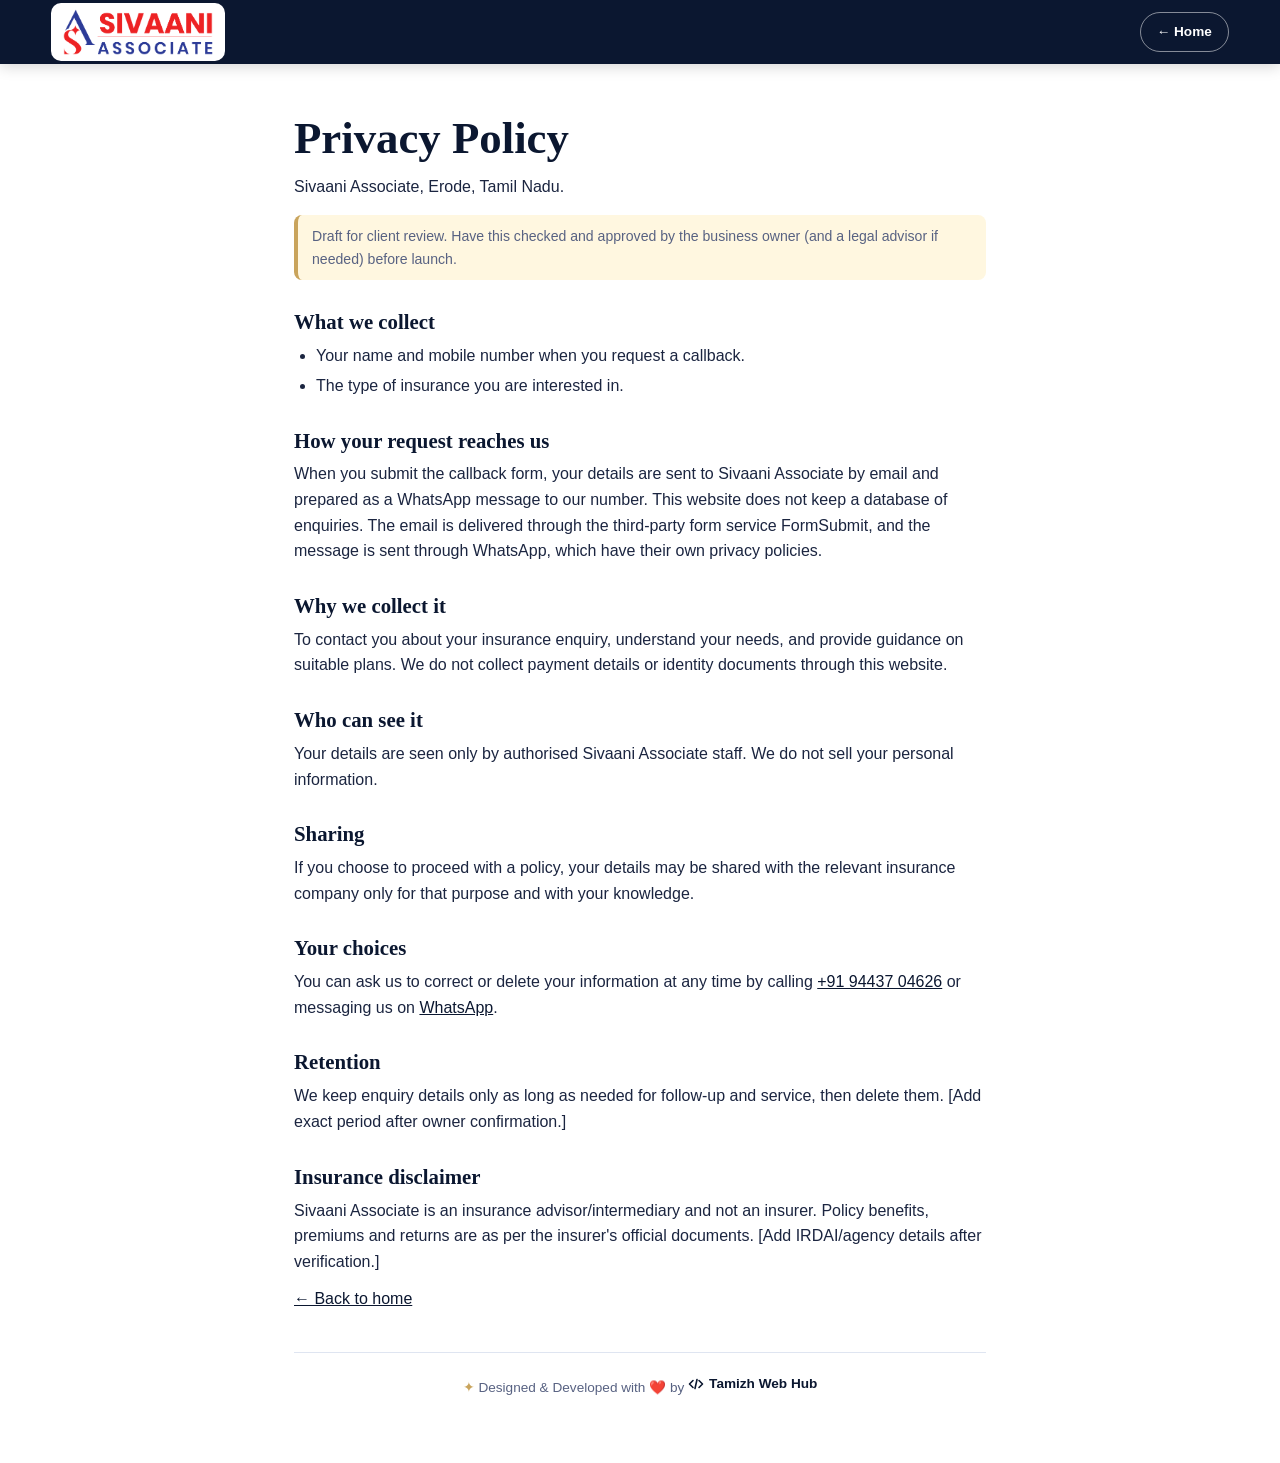
==== commit 168f1a63: "Update privacy.html" ====
--- a/privacy.html
+++ b/privacy.html
@@ -1,6 +1,9 @@
 <!DOCTYPE html><html lang="en"><head><meta charset="UTF-8"><meta name="viewport" content="width=device-width, initial-scale=1">
 <title>Privacy Policy | Sivaani Associate</title>
 <link href="https://fonts.googleapis.com/css2?family=Inter:wght@400;600&family=Playfair+Display:wght@600&display=swap" rel="stylesheet">
+<meta name="description" content="Privacy Policy of Sivaani Associate, Erode: what enquiry details we collect, how they are used and your choices.">
+<link rel="canonical" href="https://sivaaniassociate.com/privacy.html">
+<meta name="robots" content="index, follow">
 <link rel="icon" href="favicon.ico" sizes="any">
 <link rel="icon" type="image/png" sizes="32x32" href="favicon-32.png">
 <link rel="apple-touch-icon" href="apple-touch-icon.png">
--- a/style.css
+++ b/style.css
@@ -289,3 +289,28 @@
 fieldset.pm-rg[aria-invalid=true] .pm-opt span{border-color:#b3261e}
 fieldset.pm-rg .err{font-size:.8rem;min-height:0;display:block;margin-top:5px}
 @media(max-width:560px){.pm-opt span{padding:10px 14px}}
+/* ===== Privacy / legal page ===== */
+.nav.always{position:sticky;top:0;z-index:40;background:var(--navy);color:#fff;display:flex;align-items:center;justify-content:space-between;padding:0 4vw;min-height:var(--hdr);box-shadow:0 2px 14px rgba(0,0,0,.18)}
+.nav.always .brand-badge{display:block;background:#fff;border-radius:10px;padding:6px 12px}
+.nav.always .brand-badge img{width:150px;height:auto}
+.nav-actions .lang{display:inline-block;padding:8px 16px;border:1px solid rgba(255,255,255,.5);border-radius:999px;color:#fff;font-size:.85rem;font-weight:600}
+.nav-actions .lang:hover{background:#fff;color:var(--navy)}
+.legal{max-width:820px;margin:0 auto;padding:48px 5vw 64px}
+.legal h1{font-size:clamp(2rem,4vw,2.8rem);margin-bottom:8px}
+.legal h2{font-size:1.3rem;margin:30px 0 8px}
+.legal p{margin-bottom:12px;color:var(--ink)}
+.legal ul{list-style:disc;padding-left:22px;margin-bottom:12px}
+.legal li{margin-bottom:4px}
+.legal a{color:var(--navy);text-decoration:underline}
+.legal .note{background:#fff7e0;border-left:4px solid var(--gold);padding:10px 14px;border-radius:8px;font-size:.88rem;color:var(--mute);margin:16px 0}
+
+/* credit line */
+.tw-credit{margin-top:40px;padding-top:20px;border-top:1px solid var(--line);text-align:center;font-size:.85rem;color:var(--mute)}
+.tw-wrap{position:relative;display:inline-block}
+.tw-link{display:inline-flex;align-items:center;gap:5px;font-weight:600;color:var(--navy);text-decoration:none!important}
+.tw-link:hover{color:var(--gold)}
+.tw-ico{width:16px;height:16px;stroke:currentColor}
+.tw-spark{color:var(--gold)}
+.tw-tip{position:absolute;left:50%;bottom:130%;transform:translateX(-50%);background:var(--navy);color:#fff;padding:8px 12px;border-radius:8px;font-size:.75rem;white-space:nowrap;opacity:0;visibility:hidden;transition:.2s;text-align:center}
+.tw-tip b{display:block;color:var(--gold2)}
+.tw-wrap:hover .tw-tip,.tw-wrap:focus-within .tw-tip{opacity:1;visibility:visible}
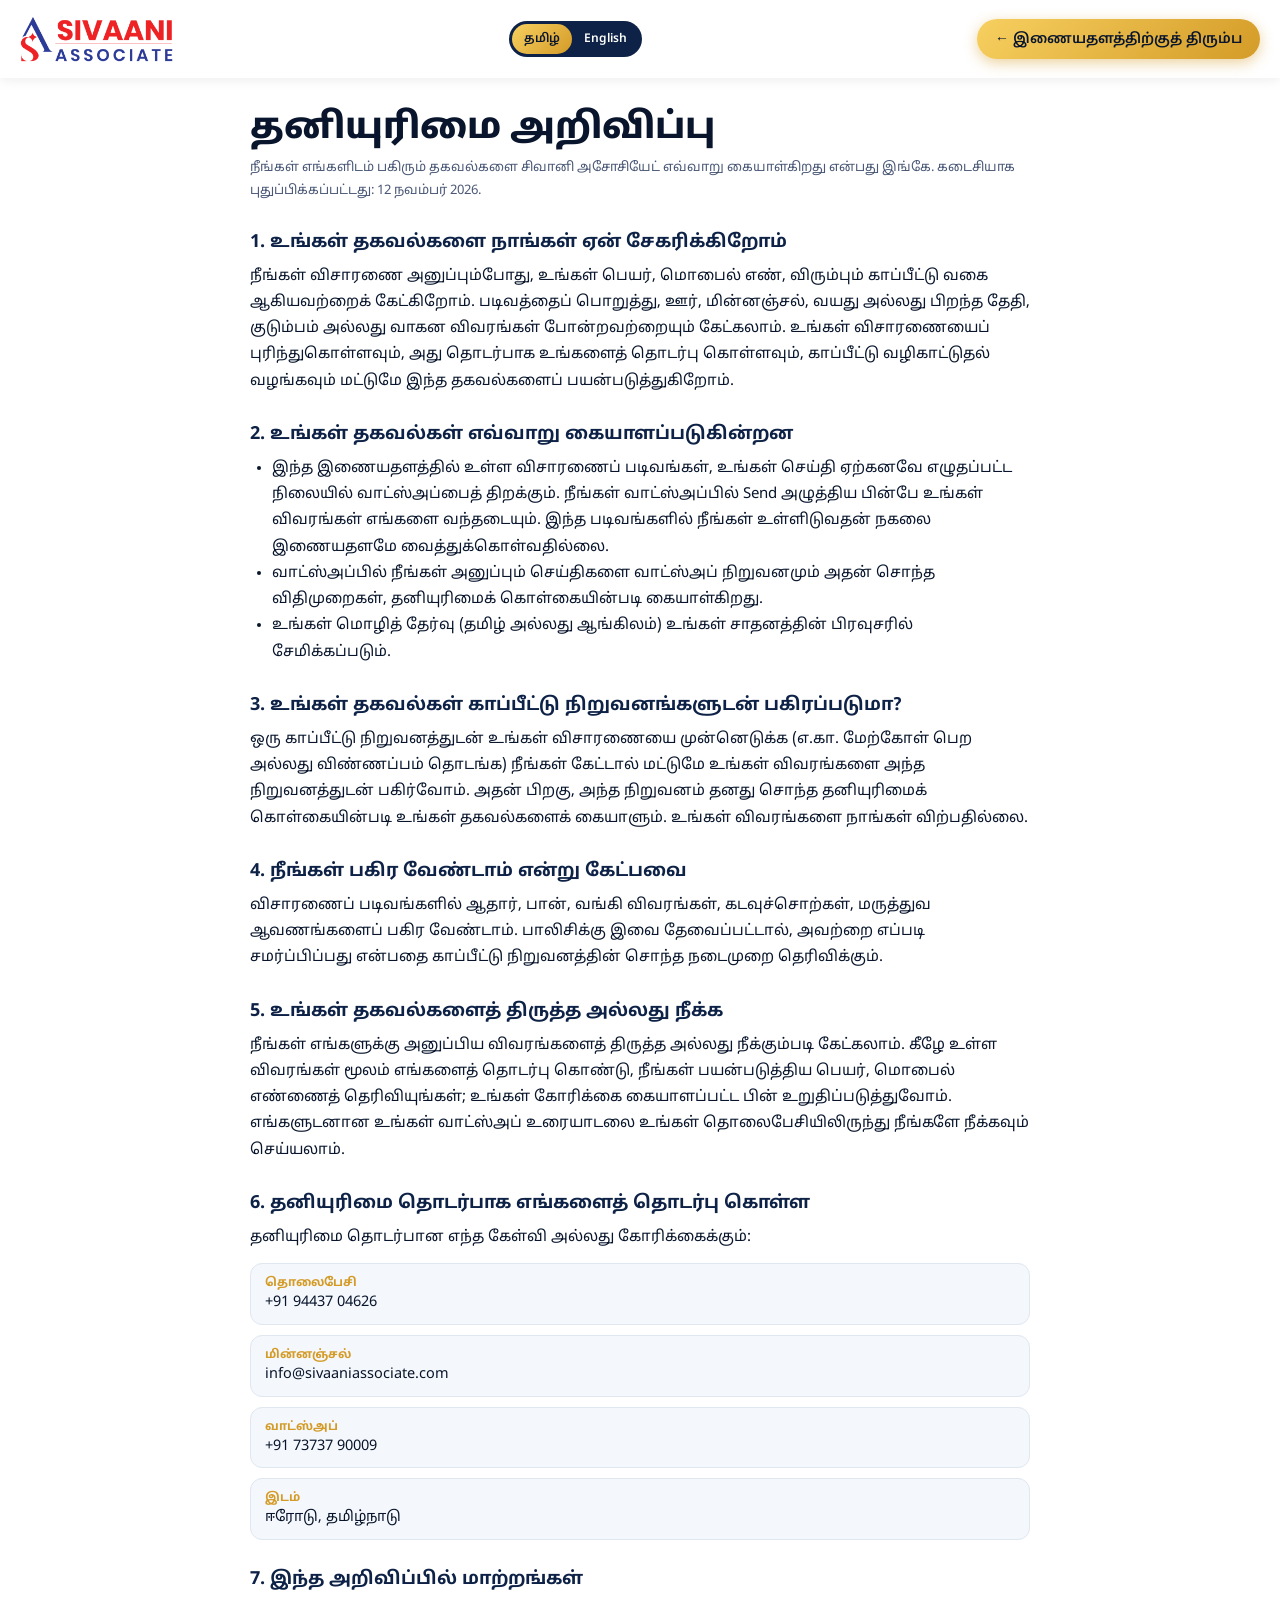
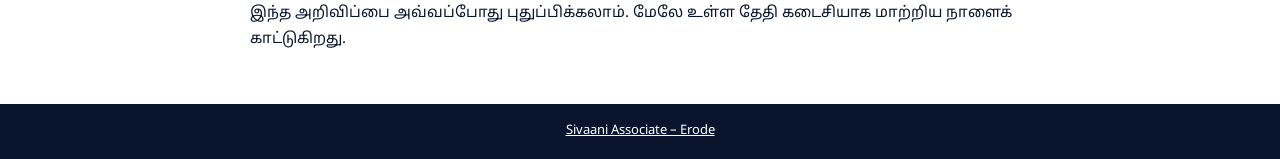
==== commit 9ea90686: "Add files via upload" ====
--- a/privacy.html
+++ b/privacy.html
@@ -1,53 +1,106 @@
-<!DOCTYPE html><html lang="en"><head><meta charset="UTF-8"><meta name="viewport" content="width=device-width, initial-scale=1">
-<title>Privacy Policy | Sivaani Associate</title>
-<link href="https://fonts.googleapis.com/css2?family=Inter:wght@400;600&family=Playfair+Display:wght@600&display=swap" rel="stylesheet">
-<meta name="description" content="Privacy Policy of Sivaani Associate, Erode: what enquiry details we collect, how they are used and your choices.">
-<link rel="canonical" href="https://sivaaniassociate.com/privacy.html">
-<meta name="robots" content="index, follow">
-<link rel="icon" href="favicon.ico" sizes="any">
-<link rel="icon" type="image/png" sizes="32x32" href="favicon-32.png">
-<link rel="apple-touch-icon" href="apple-touch-icon.png">
-<link rel="stylesheet" href="style.css?v=10"></head>
+<!DOCTYPE html>
+<html lang="en">
+<head>
+<meta charset="UTF-8">
+<meta name="viewport" content="width=device-width, initial-scale=1, viewport-fit=cover">
+<title>Privacy Notice – Sivaani Associate</title>
+<meta name="description" content="How Sivaani Associate, Erode, collects, uses and protects the information you share in an insurance enquiry.">
+<link rel="icon" type="image/png" sizes="32x32" href="images/favicon-32.png">
+<link rel="apple-touch-icon" sizes="180x180" href="images/apple-touch-icon.png">
+<link rel="preconnect" href="https://fonts.googleapis.com">
+<link rel="preconnect" href="https://fonts.gstatic.com" crossorigin>
+<link href="https://fonts.googleapis.com/css2?family=Poppins:wght@400;500;600;700;800&family=Noto+Sans+Tamil:wght@400;500;600;700&display=swap" rel="stylesheet">
+<link rel="stylesheet" href="style.css">
+<link rel="stylesheet" href="fixes.css">
+<link rel="stylesheet" href="trust.css">
+</head>
 <body>
-<header class="nav always"><a class="brand" href="index.html"><span class="brand-badge"><img src="images/logo-full.png" width="150" height="50" alt="Sivaani Associate"></span></a>
-<div class="nav-actions"><a class="lang" href="index.html">← Home</a></div></header>
-<main class="legal">
-<h1>Privacy Policy</h1>
-<p>Sivaani Associate, Erode, Tamil Nadu.</p>
-<p class="note">Draft for client review. Have this checked and approved by the business owner (and a legal advisor if needed) before launch.</p>
+<header class="header pv-head"><div class="wrap">
+  <a class="logo" href="index.html" aria-label="Sivaani Associate – home"><span><picture><source type="image/webp" srcset="images/logo-full.webp"><img class="logo-img" src="images/logo-full.png" alt="Sivaani Associate" width="1681" height="505"></picture></span></a>
+  <div class="lang" role="group" aria-label="Language"><button type="button" data-lang="ta" class="on">தமிழ்</button><button type="button" data-lang="en">English</button></div>
+  <a class="btn gold" href="index.html"><span data-l="en">← Back to website</span><span data-l="ta" hidden>← இணையதளத்திற்குத் திரும்ப</span></a>
+</div></header>
 
-<h2>What we collect</h2>
-<ul><li>Your name and mobile number when you request a callback.</li>
-<li>The type of insurance you are interested in.</li></ul>
+<main class="pv" id="main">
+<!-- ============ ENGLISH ============ -->
+<div data-l="en">
+  <h1>Privacy Notice</h1>
+  <p class="upd">How Sivaani Associate handles the information you share with us. Last updated: 12 November 2026.</p>
 
-<h2>How your request reaches us</h2>
-<p>When you submit the callback form, your details are sent to Sivaani Associate by email and prepared as a WhatsApp message to our number. This website does not keep a database of enquiries. The email is delivered through the third-party form service FormSubmit, and the message is sent through WhatsApp, which have their own privacy policies.</p>
+  <h2>1. Why we collect your information</h2>
+  <p>When you send an enquiry, we ask for your name, your mobile number and the type of insurance you are interested in. Depending on the form, we may also ask for details such as city, email address, age or date of birth, and family or vehicle details. We use this information only to understand your enquiry, contact you about it and give you insurance guidance.</p>
 
-<h2>Why we collect it</h2>
-<p>To contact you about your insurance enquiry, understand your needs, and provide guidance on suitable plans. We do not collect payment details or identity documents through this website.</p>
+  <h2>2. How your information is handled</h2>
+  <ul>
+    <li>The enquiry forms on this website open WhatsApp with your message already written. Your details reach us only when you press Send in WhatsApp. The website itself does not keep a copy of what you type into these forms.</li>
+    <li data-if="online">The Contact Us form and the product catalogue enquiry may also record your enquiry in an online database that only our team can read.</li>
+    <li>Messages you send on WhatsApp are also handled by WhatsApp under its own terms and privacy policy.</li>
+    <li>Your language choice (Tamil or English) is saved in your browser, on your own device.</li>
+  </ul>
 
-<h2>Who can see it</h2>
-<p>Your details are seen only by authorised Sivaani Associate staff. We do not sell your personal information.</p>
+  <h2>3. Is your information shared with insurers?</h2>
+  <p>We do not share your details with an insurance company unless you ask us to take your enquiry forward with that company, for example to get a quotation or to start an application. After that, the insurer handles your information under its own privacy policy. We do not sell your details.</p>
 
-<h2>Sharing</h2>
-<p>If you choose to proceed with a policy, your details may be shared with the relevant insurance company only for that purpose and with your knowledge.</p>
+  <h2>4. What we ask you not to share</h2>
+  <p>Please do not share Aadhaar, PAN, bank details, passwords or medical documents through the enquiry forms. If any of these are needed for a policy, the insurer's own process will tell you how to submit them.</p>
 
-<h2>Your choices</h2>
-<p>You can ask us to correct or delete your information at any time by calling <a href="tel:+919443704626">+91 94437 04626</a> or messaging us on <a href="https://wa.me/917373790009">WhatsApp</a>.</p>
+  <h2>5. Correct or delete your information</h2>
+  <p>You can ask us to correct or delete the details you have sent us. Contact us using the details below, tell us the name and mobile number you used, and we will confirm once your request has been handled. You can also delete your own WhatsApp chat with us from your phone.</p>
 
-<h2>Retention</h2>
-<p>We keep enquiry details only as long as needed for follow-up and service, then delete them. [Add exact period after owner confirmation.]</p>
+  <h2>6. Contact us about privacy</h2>
+  <p>For any privacy question or request, reach us here:</p>
+  <div class="pv-contact">
+    <a href="tel:+919443704626"><b>Phone</b>+91 94437 04626</a>
+    <a href="mailto:info@sivaaniassociate.com"><b>Email</b>info@sivaaniassociate.com</a>
+    <a href="https://wa.me/917373790009" target="_blank" rel="noopener"><b>WhatsApp</b>+91 73737 90009</a>
+    <div><b>Location</b>Erode, Tamil Nadu</div>
+  </div>
 
-<h2>Insurance disclaimer</h2>
-<p>Sivaani Associate is an insurance advisor/intermediary and not an insurer. Policy benefits, premiums and returns are as per the insurer's official documents. [Add IRDAI/agency details after verification.]</p>
-<p><a href="index.html">← Back to home</a></p>
-<div class="tw-credit tw-credit--light">
-  <span class="tw-line"><span class="tw-spark" aria-hidden="true">✦</span> Designed &amp; Developed with <span class="tw-heart" aria-label="love">❤️</span> by
-    <span class="tw-wrap">
-      <a class="tw-link" href="https://tamizhwebhub.com/" target="_blank" rel="noopener" aria-describedby="twTip">
-        <svg class="tw-ico" viewBox="0 0 16 16" fill="none" stroke-width="1.6" stroke-linecap="round" stroke-linejoin="round" aria-hidden="true"><path class="tw-br tw-br-l" d="M5 4.5 1.5 8 5 11.5"/><path class="tw-br tw-br-r" d="M11 4.5 14.5 8 11 11.5"/><path class="tw-sl" d="M9 3.5 7 12.5"/></svg>Tamizh Web Hub</a>
-      <span class="tw-tip" id="twTip" role="tooltip"><b>Your Digital Growth Partner</b>Websites • Branding • Digital Marketing</span>
-    </span>
-  </span>
+  <h2>7. Changes to this notice</h2>
+  <p>We may update this notice from time to time. The date at the top shows when it was last changed.</p>
 </div>
-</main></body></html>
+
+<!-- ============ TAMIL ============ -->
+<div data-l="ta" hidden>
+  <h1>தனியுரிமை அறிவிப்பு</h1>
+  <p class="upd">நீங்கள் எங்களிடம் பகிரும் தகவல்களை சிவானி அசோசியேட் எவ்வாறு கையாள்கிறது என்பது இங்கே. கடைசியாக புதுப்பிக்கப்பட்டது: 12 நவம்பர் 2026.</p>
+
+  <h2>1. உங்கள் தகவல்களை நாங்கள் ஏன் சேகரிக்கிறோம்</h2>
+  <p>நீங்கள் விசாரணை அனுப்பும்போது, உங்கள் பெயர், மொபைல் எண், விரும்பும் காப்பீட்டு வகை ஆகியவற்றைக் கேட்கிறோம். படிவத்தைப் பொறுத்து, ஊர், மின்னஞ்சல், வயது அல்லது பிறந்த தேதி, குடும்பம் அல்லது வாகன விவரங்கள் போன்றவற்றையும் கேட்கலாம். உங்கள் விசாரணையைப் புரிந்துகொள்ளவும், அது தொடர்பாக உங்களைத் தொடர்பு கொள்ளவும், காப்பீட்டு வழிகாட்டுதல் வழங்கவும் மட்டுமே இந்த தகவல்களைப் பயன்படுத்துகிறோம்.</p>
+
+  <h2>2. உங்கள் தகவல்கள் எவ்வாறு கையாளப்படுகின்றன</h2>
+  <ul>
+    <li>இந்த இணையதளத்தில் உள்ள விசாரணைப் படிவங்கள், உங்கள் செய்தி ஏற்கனவே எழுதப்பட்ட நிலையில் வாட்ஸ்அப்பைத் திறக்கும். நீங்கள் வாட்ஸ்அப்பில் Send அழுத்திய பின்பே உங்கள் விவரங்கள் எங்களை வந்தடையும். இந்த படிவங்களில் நீங்கள் உள்ளிடுவதன் நகலை இணையதளமே வைத்துக்கொள்வதில்லை.</li>
+    <li data-if="online">தொடர்புக்கு படிவம் மற்றும் தயாரிப்பு பட்டியல் விசாரணை, எங்கள் குழு மட்டுமே பார்க்கக்கூடிய ஆன்லைன் தரவுத்தளத்திலும் பதிவு செய்யப்படலாம்.</li>
+    <li>வாட்ஸ்அப்பில் நீங்கள் அனுப்பும் செய்திகளை வாட்ஸ்அப் நிறுவனமும் அதன் சொந்த விதிமுறைகள், தனியுரிமைக் கொள்கையின்படி கையாள்கிறது.</li>
+    <li>உங்கள் மொழித் தேர்வு (தமிழ் அல்லது ஆங்கிலம்) உங்கள் சாதனத்தின் பிரவுசரில் சேமிக்கப்படும்.</li>
+  </ul>
+
+  <h2>3. உங்கள் தகவல்கள் காப்பீட்டு நிறுவனங்களுடன் பகிரப்படுமா?</h2>
+  <p>ஒரு காப்பீட்டு நிறுவனத்துடன் உங்கள் விசாரணையை முன்னெடுக்க (எ.கா. மேற்கோள் பெற அல்லது விண்ணப்பம் தொடங்க) நீங்கள் கேட்டால் மட்டுமே உங்கள் விவரங்களை அந்த நிறுவனத்துடன் பகிர்வோம். அதன் பிறகு, அந்த நிறுவனம் தனது சொந்த தனியுரிமைக் கொள்கையின்படி உங்கள் தகவல்களைக் கையாளும். உங்கள் விவரங்களை நாங்கள் விற்பதில்லை.</p>
+
+  <h2>4. நீங்கள் பகிர வேண்டாம் என்று கேட்பவை</h2>
+  <p>விசாரணைப் படிவங்களில் ஆதார், பான், வங்கி விவரங்கள், கடவுச்சொற்கள், மருத்துவ ஆவணங்களைப் பகிர வேண்டாம். பாலிசிக்கு இவை தேவைப்பட்டால், அவற்றை எப்படி சமர்ப்பிப்பது என்பதை காப்பீட்டு நிறுவனத்தின் சொந்த நடைமுறை தெரிவிக்கும்.</p>
+
+  <h2>5. உங்கள் தகவல்களைத் திருத்த அல்லது நீக்க</h2>
+  <p>நீங்கள் எங்களுக்கு அனுப்பிய விவரங்களைத் திருத்த அல்லது நீக்கும்படி கேட்கலாம். கீழே உள்ள விவரங்கள் மூலம் எங்களைத் தொடர்பு கொண்டு, நீங்கள் பயன்படுத்திய பெயர், மொபைல் எண்ணைத் தெரிவியுங்கள்; உங்கள் கோரிக்கை கையாளப்பட்ட பின் உறுதிப்படுத்துவோம். எங்களுடனான உங்கள் வாட்ஸ்அப் உரையாடலை உங்கள் தொலைபேசியிலிருந்து நீங்களே நீக்கவும் செய்யலாம்.</p>
+
+  <h2>6. தனியுரிமை தொடர்பாக எங்களைத் தொடர்பு கொள்ள</h2>
+  <p>தனியுரிமை தொடர்பான எந்த கேள்வி அல்லது கோரிக்கைக்கும்:</p>
+  <div class="pv-contact">
+    <a href="tel:+919443704626"><b>தொலைபேசி</b>+91 94437 04626</a>
+    <a href="mailto:info@sivaaniassociate.com"><b>மின்னஞ்சல்</b>info@sivaaniassociate.com</a>
+    <a href="https://wa.me/917373790009" target="_blank" rel="noopener"><b>வாட்ஸ்அப்</b>+91 73737 90009</a>
+    <div><b>இடம்</b>ஈரோடு, தமிழ்நாடு</div>
+  </div>
+
+  <h2>7. இந்த அறிவிப்பில் மாற்றங்கள்</h2>
+  <p>இந்த அறிவிப்பை அவ்வப்போது புதுப்பிக்கலாம். மேலே உள்ள தேதி கடைசியாக மாற்றிய நாளைக் காட்டுகிறது.</p>
+</div>
+</main>
+
+<footer class="pv-foot"><a href="index.html">Sivaani Associate – Erode</a></footer>
+<script src="trust-data.js"></script>
+<script src="privacy.js"></script>
+</body>
+</html>
--- a/style.css
+++ b/style.css
@@ -1,316 +1,224 @@
-/* Sivaani Associate redesign. Theme tokens first; responsive rules at the end. */
-:root{--navy:#0B1730;--navy2:#13244a;--gold:#C9A45C;--gold2:#e3c27d;--ink:#1b2540;--mute:#586282;--bg:#fff;--alt:#F4F6FA;--line:#dfe5f1;--wa:#1a8a4a;--r:14px;--hdr:64px}
+:root{--navy:#08152C;--navy2:#0D2246;--gold1:#F7D060;--gold2:#D49B27;--gold:linear-gradient(135deg,#F7D060,#D49B27);--soft:#F4F7FB;--r:14px;--sh:0 8px 24px rgba(8,21,44,.14)}
 *{box-sizing:border-box;margin:0;padding:0}
 html{scroll-behavior:smooth;scroll-padding-top:90px}
-body{font-family:Inter,'Noto Sans Tamil',sans-serif;color:var(--ink);background:var(--bg);line-height:1.6;overflow-x:hidden}
-img{max-width:100%;height:auto;display:block}
-a{color:inherit;text-decoration:none}
-ul,ol{list-style:none}
-:focus-visible{outline:3px solid var(--gold);outline-offset:2px}
-.skip{position:absolute;left:-999px;top:0;background:#fff;padding:8px 14px;z-index:99}.skip:focus{left:8px}
-h1,h2,h3{font-family:'Playfair Display',serif;color:var(--navy);line-height:1.2}
-h2{font-size:clamp(1.6rem,3vw,2.2rem);margin-bottom:10px}
-h3{font-size:1.1rem}
+body{font-family:'Poppins','Noto Sans Tamil',sans-serif;color:var(--navy);background:#fff;line-height:1.5;overflow-x:hidden}
+body.ta{font-family:'Noto Sans Tamil','Poppins',sans-serif}
+a{color:inherit;text-decoration:none}ul{list-style:none}button{font:inherit;cursor:pointer;border:0}
+svg{fill:currentColor;flex:none}
+.wrap{max-width:1280px;margin:0 auto;padding:0 20px}
+.btn{display:inline-flex;align-items:center;justify-content:center;gap:8px;padding:11px 22px;border-radius:999px;font-weight:600;font-size:14px;transition:.25s;white-space:nowrap}
+.btn svg{width:18px;height:18px}
+.btn.gold{background:var(--gold);color:var(--navy);box-shadow:0 4px 14px rgba(212,155,39,.45)}
+.btn.gold:hover{transform:translateY(-2px);box-shadow:0 8px 20px rgba(212,155,39,.6)}
+.btn.lg{padding:14px 28px;font-size:15px}.btn.block{width:100%}
+.btn.outline{border:2px solid #fff;color:#fff}.btn.outline:hover{background:#fff;color:var(--navy)}
+/* topbar */
+.topbar{background:var(--navy);color:#fff;font-size:13px}
+.topbar .wrap,.tb-left,.tb-right{display:flex;align-items:center;gap:18px}
+.topbar .wrap{justify-content:space-between;min-height:38px}
+.ico{display:inline-flex;align-items:center;gap:8px}.ico svg{width:15px;height:15px;color:var(--gold1)}
+.lang{display:flex;background:var(--navy2);border-radius:999px;padding:3px}
+.lang button{background:none;color:#fff;padding:3px 12px;border-radius:999px;font-size:12px;font-weight:600}
+.lang button.on{background:var(--gold);color:var(--navy)}
+.social{display:flex;gap:8px}.social a{width:26px;height:26px;border-radius:50%;background:var(--navy2);display:grid;place-items:center;transition:.2s}
+.social a:hover{background:var(--gold1);color:var(--navy)}.social svg{width:13px;height:13px}
+/* header */
+.header{background:#fff;position:sticky;top:0;z-index:50;box-shadow:0 2px 12px rgba(8,21,44,.08)}
+.header .wrap{display:flex;align-items:center;justify-content:space-between;gap:16px;min-height:78px}
+.logo{display:flex;align-items:center;gap:8px}.logo-mark{width:48px;height:48px}
+.logo b{display:block;font-size:20px;line-height:1.05;color:var(--navy2);font-weight:700}
+.logo i{font-size:10.5px;color:var(--gold2);font-weight:500}
+.nav{display:flex;align-items:center;gap:6px;font-weight:600;font-size:14px}
+.nav>a,.dd>a{padding:9px 16px;border-radius:999px;display:block;transition:.2s}
+.nav>a:hover,.dd>a:hover{color:var(--gold2)}
+.nav a.active{background:var(--gold);color:var(--navy)}
+.dd{position:relative}.dd>a::after{content:" ⌄";font-size:11px}
+.dd ul{position:absolute;top:100%;left:0;min-width:210px;background:#fff;border-radius:12px;box-shadow:var(--sh);padding:8px;opacity:0;visibility:hidden;transform:translateY(8px);transition:.2s}
+.dd:hover ul,.dd:focus-within ul{opacity:1;visibility:visible;transform:none}
+.dd li a{display:block;padding:8px 12px;border-radius:8px;font-size:13px}.dd li a:hover{background:var(--soft)}
+.burger{display:none;background:none;width:40px;height:40px;flex-direction:column;justify-content:center;gap:5px;align-items:center}
+.burger i{width:24px;height:2.500px;background:var(--navy);border-radius:2px;transition:.25s}
+/* hero */
+.hero{background-color:var(--navy);background-image:linear-gradient(105deg,var(--navy) 0%,var(--navy2) 45%,#16407a 100%);color:#fff;position:relative;overflow:hidden;isolation:isolate}
+.hero::after{content:"";position:absolute;left:-5%;bottom:-60px;width:60%;height:120px;border-top:4px solid var(--gold1);border-radius:50%;transform:rotate(-4deg);opacity:.6;z-index:2;pointer-events:none}
+.hero-in{display:grid;grid-template-columns:1.05fr 1fr 340px;gap:20px;align-items:center;min-height:430px;padding-top:36px;padding-bottom:54px;position:relative;z-index:3}
+h1{font-size:clamp(34px,4.500vw,58px);line-height:1.08;font-weight:800;font-style:italic}
+h1 span{display:block}h1 em{display:block;color:var(--gold1);background:var(--gold);-webkit-background-clip:text;background-clip:text;-webkit-text-fill-color:transparent}
+.sub{margin:18px 0 26px;font-size:17px;font-weight:600;max-width:420px}
+.hero-vis{position:relative;min-height:340px;display:grid;place-items:center;background-size:cover;background-position:center bottom;border-radius:var(--r)}
+.hero-vis .shield{width:150px;filter:drop-shadow(0 0 24px rgba(247,208,96,.8))}
+.hero-vis.has-img .shield{position:absolute;left:4%;top:4%;width:110px}
+.card-form{background:#fff;color:var(--navy);border-radius:var(--r);box-shadow:var(--sh),0 0 0 2px var(--gold1);overflow:hidden}
+.cf-head{background:var(--navy2);color:#fff;text-align:center;padding:14px 10px}
+.cf-head b{display:block;font-size:18px}.cf-head span{font-size:13px;opacity:.9}
+.cf-body{padding:14px 16px 12px;display:grid;grid-template-columns:minmax(0,1fr);gap:9px;background:linear-gradient(#fff,var(--soft))}
+.f{display:flex;align-items:center;min-width:0;gap:10px;background:#fff;border:1px solid #dde4ee;border-radius:10px;padding:0 12px;transition:.2s}
+.f:focus-within{border-color:var(--gold2);box-shadow:0 0 0 3px rgba(212,155,39,.2)}
+.f svg{width:17px;height:17px;color:var(--navy2)}
+.f input,.f select{flex:1;border:0;outline:0;background:none;padding:11px 0;font:inherit;font-size:13.5px;color:var(--navy);min-width:0}
+.err{color:#c0392b;font-size:12px;min-height:0}.err:empty{display:none}
+.safe{display:flex;gap:6px;justify-content:center;align-items:center;font-size:11px;color:#667}.safe svg{width:12px;height:12px}
+/* partners */
+.partners{background:#fff;border-bottom:1px solid #e7ecf3}
+.partners .wrap{display:flex;align-items:center;gap:0;min-height:84px}
+.partners .wrap>*{padding:0 22px;border-right:1px solid #cfd8e6;display:flex;align-items:center}
+.partners .wrap>*:last-child{border:0}
+.p-lead{font-weight:700;font-size:16px;line-height:1.25;max-width:170px;padding-left:0!important}
+.p-logos{flex:1;justify-content:space-around;gap:18px;flex-wrap:wrap;padding:8px 14px!important}
+.p-logos span,.p-logos img{font-weight:800;font-size:18px;letter-spacing:.3px;border-right:1px solid #dbe2ee;padding-right:18px;max-height:36px}
+.p-logos span:last-child{border:0}
+.p-exp{gap:10px;font-size:14px}.laurel{font-size:26px;font-weight:800;color:var(--gold2)}
+/* solutions */
+.solutions{padding:26px 0 16px;background:#fff}
+.title{display:flex;align-items:center;gap:16px;justify-content:center;font-size:22px;font-weight:700;margin-bottom:18px}
+.title::before,.title::after{content:"";flex:0 1 160px;height:2px;background:linear-gradient(90deg,transparent,var(--gold2))}
+.title::after{transform:scaleX(-1)}
+.grid6{display:grid;grid-template-columns:repeat(6,1fr);gap:12px}
+.pc{border-radius:10px;overflow:hidden;box-shadow:var(--sh);background:var(--navy);display:block;transition:.3s}
+.pc:hover{transform:translateY(-6px);box-shadow:0 14px 30px rgba(8,21,44,.25)}
+.pc .ph{height:96px;background-size:cover;background-position:center;display:grid;place-items:center;font-size:38px}
+.pc .bar{display:flex;align-items:center;justify-content:space-between;padding:10px 10px;color:#fff;font-weight:600;font-size:13px;gap:6px}
+.pc .bar i{width:24px;height:24px;border-radius:50%;background:var(--gold);color:var(--navy);display:grid;place-items:center;font-style:normal;font-size:13px;flex:none}
+/* trio */
+.trio{padding:12px 0 24px}
+.trio-in{display:grid;grid-template-columns:1fr 1.25fr 1.25fr;gap:16px}
+.tc{border-radius:var(--r);padding:24px;box-shadow:var(--sh);display:flex;gap:18px;align-items:center;min-height:170px}
+.tc.navy{background:linear-gradient(120deg,var(--navy),var(--navy2));color:#fff}
+.tc.cta{background:linear-gradient(110deg,var(--navy),var(--navy2) 55%,#c98a1f)}
+.tc .big{width:64px;flex:none}
+.tc h3{font-size:18px;line-height:1.3;margin-bottom:8px}.tc h3 b{color:var(--gold1)}
+.tc p{font-size:13px;margin-bottom:14px;opacity:.95}
+.ticks li{font-size:13.5px;font-weight:500;padding-left:22px;position:relative;margin:3px 0}
+.ticks li::before{content:"✔";position:absolute;left:0;color:var(--gold1);font-weight:700}
+.tc.light{background:var(--soft);flex-direction:column;align-items:stretch;gap:10px;border:1px solid #e0e7f1;text-align:center}
+.tc.light h3{margin:0}
+.slide{display:flex;align-items:center;gap:16px;text-align:left;min-height:84px;animation:fade .5s}
+@keyframes fade{from{opacity:0;transform:translateX(12px)}to{opacity:1;transform:none}}
+.av{width:68px;height:68px;border-radius:50%;border:3px solid var(--gold1);flex:none;background:var(--gold) center/cover;display:grid;place-items:center;font-weight:700;font-size:26px}
+.slide p{font-size:13.5px;margin:0 0 6px;opacity:1;font-style:italic}.slide cite{display:block;text-align:right;font-size:13px;font-weight:600}
+.ctrl{display:flex;justify-content:space-between;align-items:center}
+.ctrl button{width:28px;height:28px;border-radius:50%;background:#fff;border:1px solid #cfd8e6;font-size:18px;line-height:1;color:var(--navy)}
+.ctrl button:hover{background:var(--gold);}
+#dots{display:flex;gap:8px}#dots i{width:10px;height:10px;border-radius:50%;background:#c8d1de;cursor:pointer}#dots i.on{background:var(--gold2)}
+/* footer */
+.footer{background:var(--navy) url("data:image/svg+xml,%3Csvg xmlns='http://www.w3.org/2000/svg' width='600' height='80' viewBox='0 0 600 80'%3E%3Cpath d='M0 80V50h20V30h14v20h12V20h10v30h16V40h20v40zm400 0V45h18V25h12v20h20V35h14v45z' fill='%23F7D060' opacity='.18'/%3E%3C/svg%3E") left bottom/auto 80px repeat-x;color:#fff}
+.footer .wrap{display:flex;align-items:center;justify-content:space-between;gap:20px;padding-top:22px;padding-bottom:22px;flex-wrap:wrap}
+.fc{display:flex;gap:12px;align-items:center;padding:0 24px;border-right:1px solid rgba(255,255,255,.25)}
+.fc svg{width:28px;height:28px;color:var(--gold1)}
+.fc a,.fc span{font-weight:600;font-size:14px;display:block}.fc small{color:var(--gold1);font-size:12px}
+/* responsive */
+@media(max-width:1100px){
+.hero-in{grid-template-columns:1fr 340px}.hero-vis{display:none}
+.grid6{grid-template-columns:repeat(3,1fr)}
+.trio-in{grid-template-columns:1fr 1fr}.tc.cta{grid-column:1/-1}
+.nav{position:fixed;inset:0 0 0 auto;width:min(300px,85%);background:#fff;flex-direction:column;align-items:stretch;padding:90px 18px 20px;transform:translateX(100%);transition:.3s;box-shadow:var(--sh);z-index:60;overflow:auto}
+.nav.open{transform:none}.burger{display:flex;position:relative;z-index:70}
+.dd ul{position:static;opacity:1;visibility:visible;transform:none;box-shadow:none;padding:0 0 0 12px}
+.enq{display:none}.burger{margin-left:auto}
+.hide-md{display:none}
+}
+@media(max-width:760px){
+.hero-in{grid-template-columns:1fr;min-height:0}
+.grid6{grid-template-columns:repeat(2,1fr)}
+.trio-in{grid-template-columns:1fr}
+.partners .wrap{flex-wrap:wrap;padding-top:12px;padding-bottom:12px}.partners .wrap>*{border:0;padding:6px 8px}
+.p-lead{max-width:none;width:100%}
+.hide-sm{display:none}.title::before,.title::after{flex-basis:30px}.title{font-size:19px}
+.fc{border:0;padding:0;width:100%}.footer .btn{width:100%}
+.logo b{font-size:17px}
+}
+/* official logo */
+.logo-img{display:block;height:46px;width:auto;max-width:100%}
+@media(max-width:760px){.logo-img{height:40px}}
 
-/* buttons */
-.btn{display:inline-block;padding:12px 22px;border-radius:999px;font-weight:600;font-size:.92rem;border:1.5px solid transparent;cursor:pointer;font-family:inherit;transition:background .2s,color .2s,border-color .2s}
-.btn.gold{background:var(--gold);color:var(--navy)}.btn.gold:hover{background:var(--gold2)}
-.btn.outline{border-color:var(--navy);color:var(--navy)}.btn.outline:hover{background:var(--navy);color:#fff}
-.btn.ghost{border-color:rgba(255,255,255,.5);color:#fff}.btn.ghost:hover{background:#fff;color:var(--navy)}
-.btn.wa{background:var(--wa);color:#fff}
-.btn.mini{padding:6px 14px;font-size:.8rem;background:var(--navy);color:#fff;margin-left:8px}
-.cta-row{display:flex;flex-wrap:wrap;gap:12px;margin:22px 0}
-
-/* announcement + utility bars */
-.ann{background:var(--gold);color:var(--navy);display:flex;justify-content:center;align-items:center;gap:12px;padding:6px 12px;font-size:.85rem;font-weight:600;min-height:34px}
-.ann p{transition:opacity .4s;text-align:center}.ann p.out{opacity:0}
-.ann button{background:none;border:0;cursor:pointer;color:inherit;font-size:.7rem}
-.util{background:var(--navy);color:#cfd7ea;display:flex;justify-content:center;gap:22px;padding:6px 12px;font-size:.78rem;flex-wrap:wrap}
-.util a:hover{color:var(--gold2)}
-
-/* header */
-.hdr{position:sticky;top:0;z-index:40;background:var(--navy);color:#fff;display:flex;align-items:center;justify-content:space-between;padding:0 4vw;min-height:var(--hdr);box-shadow:0 2px 14px rgba(0,0,0,.18)}
-.brand{display:flex;align-items:center;gap:10px;font-family:'Playfair Display',serif;font-weight:700;font-size:1.05rem;line-height:1.1}
-.brand small{display:block;font:400 .68rem Inter,sans-serif;color:#aab6d3}
-.mark{display:grid;place-items:center;width:38px;height:38px;border-radius:10px;background:var(--gold);color:var(--navy);font:700 .95rem Inter,sans-serif}
-#nav{display:flex;align-items:center;gap:14px}
-#nav>ul{display:flex;gap:2px;align-items:center}
-#nav a,#nav .dd>button{display:block;padding:8px 9px;font-size:.8rem;color:#e6ebf7;background:none;border:0;font-family:inherit;cursor:pointer;border-radius:8px}
-#nav a:hover,#nav .dd>button:hover{color:var(--gold2)}
-.dd{position:relative}
-.dd ul{position:absolute;top:100%;left:0;min-width:190px;background:#fff;border-radius:10px;box-shadow:0 12px 30px rgba(0,0,0,.2);padding:6px;opacity:0;visibility:hidden;transform:translateY(6px);transition:.2s}
-.dd ul a{color:var(--navy)!important}.dd ul a:hover{background:var(--alt)}
-.dd:hover ul,.dd.open ul,.dd:focus-within ul{opacity:1;visibility:visible;transform:none}
-.hdr-cta{display:flex;gap:8px}.hdr-cta .btn{padding:8px 14px;font-size:.8rem}
-.burger{display:none;background:none;border:1px solid rgba(255,255,255,.4);color:#fff;font-size:1.3rem;border-radius:8px;padding:2px 12px;cursor:pointer}
-
-/* hero + slider */
-.hero{display:grid;grid-template-columns:repeat(2,minmax(0,1fr));gap:40px;align-items:center;padding:56px 5vw;background:linear-gradient(135deg,var(--navy),var(--navy2));color:#fff}
-.hero h1{color:#fff;font-size:clamp(1.9rem,3.6vw,3rem);margin:12px 0}
-.chip{display:inline-block;border:1px solid var(--gold);color:var(--gold2);border-radius:999px;padding:4px 14px;font-size:.78rem}
-.lead{color:#d3dbee;max-width:52ch}
-.hero .btn.outline{border-color:#fff;color:#fff}.hero .btn.outline:hover{background:#fff;color:var(--navy)}
-.trust{display:flex;flex-wrap:wrap;gap:8px 18px;font-size:.8rem;color:#b9c4de}.trust li::before{content:"✔ ";color:var(--gold)}
-.slider{position:relative;border-radius:18px;overflow:hidden;background:#0a1226;box-shadow:0 20px 50px rgba(0,0,0,.4);aspect-ratio:1/.86}
-.slides{position:absolute;inset:0}
-.slide{position:absolute;inset:0;opacity:0;transform:scale(1.03);transition:opacity .7s,transform .9s;pointer-events:none}
-.slide.on{opacity:1;transform:none;pointer-events:auto}
-.slide img{width:100%;height:100%;object-fit:cover}
-.slide.fit img{object-fit:contain;background:#2f4c8c}
-.slide figcaption{position:absolute;left:0;right:0;bottom:0;display:flex;justify-content:space-between;align-items:center;gap:10px;padding:34px 16px 14px;background:linear-gradient(transparent,rgba(7,16,31,.88));font-size:.9rem}
-.slide figcaption a{background:var(--gold);color:var(--navy);padding:5px 14px;border-radius:999px;font-weight:600;font-size:.8rem}
-.arrow{position:absolute;top:50%;transform:translateY(-50%);width:40px;height:40px;border-radius:50%;border:0;background:rgba(255,255,255,.88);color:var(--navy);font-size:1.4rem;cursor:pointer;z-index:2}
-.prev{left:10px}.next{right:10px}
-.dots{position:absolute;left:0;right:0;bottom:56px;display:flex;justify-content:center;gap:8px;z-index:2}
-.dots button{width:10px;height:10px;border-radius:50%;border:0;background:rgba(255,255,255,.55);cursor:pointer;padding:0}
-.dots button[aria-selected=true]{background:var(--gold);width:24px;border-radius:99px}
-
-/* sections */
-.sec{padding:64px 5vw;max-width:1240px;margin:0 auto}
-.sec.alt{max-width:none;background:var(--alt)}
-.sec.alt>*{max-width:1240px;margin-left:auto;margin-right:auto}
-.sub{color:var(--mute);margin-bottom:22px}
-.cards{display:grid;grid-template-columns:repeat(auto-fill,minmax(250px,1fr));gap:16px;margin-top:22px}
-.cards.sm{grid-template-columns:repeat(auto-fill,minmax(190px,1fr))}
-.card{background:#fff;border:1px solid var(--line);border-radius:var(--r);padding:20px;display:flex;flex-direction:column;gap:8px;transition:border-color .2s,transform .2s}
-.card:hover{border-color:var(--gold);transform:translateY(-3px)}
-.card p{color:var(--mute);font-size:.9rem;flex:1}
-.card>a:not(.btn){font-weight:600;font-size:.88rem;text-decoration:underline;display:inline-block}
-.card .btn.mini{align-self:flex-start;margin:0}
-.ico{font-size:1.7rem}
-.two{display:grid;grid-template-columns:repeat(2,minmax(0,1fr));gap:40px;align-items:start}   /* minmax(0,..): a wide <img width="1009"> must not stretch the page */
-.two p,.two address{margin:10px 0;font-style:normal}
-.logos{display:grid;gap:10px;margin-top:12px}
-.logos li{border:1px solid var(--line);border-radius:12px;padding:12px 16px;background:#fff}.logos span{display:block;font-size:.82rem;color:var(--mute)}
-.flag{color:#8a5a00;font-size:.8rem}
-.warn{background:#fff6e0;border-left:4px solid var(--gold);padding:12px 16px;border-radius:8px;font-size:.9rem;margin:16px 0}
-.tick li::before{content:"✔ ";color:var(--gold)}
-.career-img{border-radius:16px;box-shadow:0 12px 30px rgba(11,23,48,.15)}
-.note,.placeholder{color:var(--mute);font-size:.85rem;margin-top:20px}
-.placeholder{border:1px dashed var(--line);padding:20px;border-radius:12px;background:#fff}
-
-/* tabs */
-.tabs{display:flex;flex-wrap:wrap;gap:8px;margin:18px 0}
-.tabs button{border:1.5px solid var(--line);background:#fff;border-radius:999px;padding:8px 16px;font:inherit;font-size:.85rem;cursor:pointer;color:var(--navy)}
-.tabs button[aria-selected=true]{background:var(--navy);color:#fff;border-color:var(--navy)}
-.panel{background:#fff;border:1px solid var(--line);border-radius:var(--r);padding:26px;animation:fade .3s}
-.panel[hidden]{display:none}
-.panel ul{list-style:disc;padding-left:20px;margin:10px 0 16px;color:var(--mute)}
-@keyframes fade{from{opacity:0;transform:translateY(6px)}to{opacity:1;transform:none}}
-
-/* timeline */
-.steps{display:grid;grid-template-columns:repeat(4,1fr);gap:20px;counter-reset:s;position:relative;margin-top:24px}
-.steps li{counter-increment:s;position:relative;padding-top:48px}
-.steps li::before{content:counter(s);position:absolute;top:0;left:0;width:36px;height:36px;border-radius:50%;background:var(--navy);color:#fff;display:grid;place-items:center;font-weight:700;z-index:1}
-.steps li::after{content:"";position:absolute;top:17px;left:36px;right:-20px;height:2px;background:var(--gold)}
-.steps li:last-child::after{display:none}
-.steps span{display:block;color:var(--mute);font-size:.88rem}
-
-/* form */
-.form{display:grid;grid-template-columns:1fr 1fr;gap:14px;max-width:760px;margin-top:20px}
-.form label{display:grid;gap:4px;font-size:.84rem;font-weight:600}
-.form input:not([type=checkbox]),.form select,.form textarea{padding:11px 12px;border:1px solid #c6cee0;border-radius:10px;font:inherit;font-weight:400;width:100%;background:#fff}
-.form [aria-invalid=true]{border-color:#b3261e}
-.err{color:#b3261e;font-weight:400;min-height:1em}
-.full{grid-column:1/-1}
-.check{display:flex!important;gap:8px;align-items:flex-start;font-weight:400!important}.check a{text-decoration:underline}
-.hp{position:absolute;left:-9999px}
-.status{font-size:.9rem}.status.ok{color:#14662f}.status.bad{color:#b3261e}
-#send[disabled]{opacity:.6;cursor:progress}
-
-/* faq */
-.faq details{border:1px solid var(--line);border-radius:12px;padding:14px 18px;margin-bottom:10px;background:#fff}
-.faq summary{font-weight:600;cursor:pointer}.faq p{color:var(--mute);margin-top:8px;font-size:.92rem}
-
-/* footer */
-.ftr{background:var(--navy);color:#c3cde4;padding:44px 5vw 20px;font-size:.88rem}
-.ftr-grid{display:grid;grid-template-columns:1.4fr 1fr 1.4fr 1fr;gap:28px;max-width:1240px;margin:0 auto}
-.ftr b{color:#fff;display:block;margin-bottom:8px}.ftr li{margin:4px 0}.ftr a:hover{color:var(--gold2)}
-.disc,.copy{max-width:1240px;margin:22px auto 0;font-size:.76rem;color:#93a0c0;border-top:1px solid #243459;padding-top:16px}
-.copy{border:0;margin-top:6px}
-
+/* ================= CINEMATIC HERO SLIDER ================= */
+:root{--hs-fade:1600ms;--hs-hold:5000ms;--ease:cubic-bezier(.22,.61,.36,1)}
+.hero-slider{position:absolute;inset:0;z-index:0;background:var(--navy);overflow:hidden}
+.hs{position:absolute;inset:0;opacity:0;z-index:0;transition:opacity var(--hs-fade) var(--ease);overflow:hidden;contain:paint}
+.hs picture{display:block;width:100%;height:100%}
+.hs img{position:absolute;inset:0;width:100%;height:100%;object-fit:cover;object-position:var(--op,50% 40%);transform-origin:var(--op,50% 40%);backface-visibility:hidden}
+.hs.is-leaving{opacity:1;z-index:1;transition:none}
+.hs.is-active{opacity:1;z-index:2}
+.hs.kb[data-kb="in"] img{animation:kbIn 8s linear forwards;will-change:transform}
+.hs.kb[data-kb="out"] img{animation:kbOut 8s linear forwards;will-change:transform}
+@keyframes kbIn{from{transform:scale(1.02) translate3d(0,0,0)}to{transform:scale(1.10) translate3d(-.8%,-.5%,0)}}
+@keyframes kbOut{from{transform:scale(1.10) translate3d(.8%,.4%,0)}to{transform:scale(1.02) translate3d(0,0,0)}}
+.hero-slider.is-paused .hs img{animation-play-state:paused}
+/* navy readability overlay (text left, form right) + vignette */
+.hero-shade{position:absolute;inset:0;z-index:5;pointer-events:none;background:
+ linear-gradient(90deg,rgba(8,21,44,.93) 0%,rgba(8,21,44,.80) 24%,rgba(8,21,44,.38) 44%,rgba(8,21,44,.16) 56%,rgba(8,21,44,.46) 80%,rgba(8,21,44,.84) 100%),
+ linear-gradient(180deg,rgba(8,21,44,.40) 0%,rgba(8,21,44,0) 28%,rgba(8,21,44,0) 66%,rgba(8,21,44,.62) 100%)}
+/* slow golden light sweep */
+.hero-glow{position:absolute;inset:-20% -10%;z-index:6;pointer-events:none;mix-blend-mode:screen;opacity:.55;background:
+ radial-gradient(38% 55% at 58% 30%,rgba(247,208,96,.34),transparent 70%),
+ radial-gradient(26% 40% at 88% 78%,rgba(212,155,39,.26),transparent 70%);animation:glow 14s ease-in-out infinite alternate}
+@keyframes glow{from{transform:translate3d(-3%,0,0) scale(1)}to{transform:translate3d(3%,-2%,0) scale(1.08)}}
+/* floating golden bokeh */
+.hero-fx{position:absolute;inset:0;z-index:2;pointer-events:none;overflow:hidden}
+.hero-fx i{position:absolute;display:block;border-radius:50%;background:radial-gradient(circle,rgba(255,236,170,.95) 0,rgba(247,208,96,.45) 40%,transparent 70%);opacity:0;animation:floaty var(--d,14s) ease-in-out var(--l,0s) infinite}
+.hero-fx i:nth-child(1){left:6%;bottom:12%;width:14px;height:14px;--d:13s}
+.hero-fx i:nth-child(2){left:18%;bottom:46%;width:8px;height:8px;--d:16s;--l:2s}
+.hero-fx i:nth-child(3){left:31%;bottom:22%;width:20px;height:20px;--d:18s;--l:4s}
+.hero-fx i:nth-child(4){left:44%;bottom:60%;width:10px;height:10px;--d:15s;--l:1s}
+.hero-fx i:nth-child(5){left:57%;bottom:14%;width:16px;height:16px;--d:17s;--l:6s}
+.hero-fx i:nth-child(6){left:69%;bottom:52%;width:9px;height:9px;--d:12s;--l:3s}
+.hero-fx i:nth-child(7){left:82%;bottom:30%;width:18px;height:18px;--d:19s;--l:5s}
+.hero-fx i:nth-child(8){left:93%;bottom:64%;width:11px;height:11px;--d:14s;--l:7s}
+@keyframes floaty{0%{opacity:0;transform:translate3d(0,24px,0) scale(.7)}25%{opacity:.8}75%{opacity:.55}100%{opacity:0;transform:translate3d(16px,-110px,0) scale(1.15)}}
+.hero-vis .shield{animation:bob 6s ease-in-out infinite}
+@keyframes bob{0%,100%{transform:translateY(0)}50%{transform:translateY(-10px)}}
+/* premium typography + entrance */
+.hero-text h1{text-shadow:0 4px 28px rgba(0,0,0,.45);letter-spacing:-.01em}
+.hero-text h1::before{content:"";display:block;width:64px;height:4px;border-radius:4px;background:var(--gold);margin-bottom:16px;box-shadow:0 0 16px rgba(247,208,96,.7);transform-origin:left;animation:lineIn .9s var(--ease) .1s both}
+.hero-text h1 em{background-size:220% 100%;animation:shimmer 7s linear 1.6s infinite}
+.hero-text .sub{text-shadow:0 2px 14px rgba(0,0,0,.5)}
+.hero-text h1 span{animation:rise .9s var(--ease) .25s both}
+.hero-text h1 em{animation:rise .9s var(--ease) .45s both,shimmer 7s linear 1.6s infinite}
+.hero-text .sub{animation:rise .9s var(--ease) .65s both}
+.hero-text .btn{animation:rise .9s var(--ease) .85s both}
+.card-form{animation:slideIn 1s var(--ease) .5s both;box-shadow:0 24px 60px rgba(0,0,0,.40),0 0 0 2px var(--gold1),0 0 32px rgba(247,208,96,.25)}
+@keyframes rise{from{opacity:0;transform:translate3d(0,22px,0)}to{opacity:1;transform:none}}
+@keyframes slideIn{from{opacity:0;transform:translate3d(28px,0,0)}to{opacity:1;transform:none}}
+@keyframes lineIn{from{transform:scaleX(0)}to{transform:scaleX(1)}}
+@keyframes shimmer{from{background-position:0 0}to{background-position:-220% 0}}
+/* slider controls */
+.hero-ctrl{position:absolute;z-index:4;left:50%;bottom:10px;transform:translateX(-50%);display:flex;align-items:center;gap:8px;padding:5px 10px;border-radius:999px;background:rgba(8,21,44,.55);border:1px solid rgba(247,208,96,.35);backdrop-filter:blur(6px);-webkit-backdrop-filter:blur(6px)}
+.hero-ctrl button{width:28px;height:28px;border-radius:50%;background:transparent;color:#fff;display:grid;place-items:center;transition:.2s}
+.hero-ctrl button:hover{background:var(--gold);color:var(--navy)}
+.hero-ctrl button:focus-visible,.hs-dots button:focus-visible{outline:2px solid var(--gold1);outline-offset:2px}
+.hero-ctrl svg{width:16px;height:16px}
+.hero-ctrl .i-play{display:none}
+.hero-ctrl [aria-pressed="true"] .i-play{display:block}.hero-ctrl [aria-pressed="true"] .i-pause{display:none}
+.hs-dots{display:flex;gap:7px;align-items:center}
+.hs-dots button{position:relative;width:26px;height:6px;padding:0;border-radius:6px;background:rgba(255,255,255,.35);overflow:hidden}
+.hs-dots button::after{content:"";position:absolute;inset:0;background:var(--gold);transform:scaleX(0);transform-origin:left}
+.hs-dots button[aria-current="true"]{width:42px}
+.hs-dots button[aria-current="true"]::after{transform:scaleX(1);animation:bar var(--hs-hold) linear both}
+.hero-ctrl.is-paused .hs-dots button[aria-current="true"]::after,.hero-ctrl.is-static .hs-dots button[aria-current="true"]::after{animation:none;transform:scaleX(1)}
+@keyframes bar{from{transform:scaleX(0)}to{transform:scaleX(1)}}
+body.ta .hero-text h1{font-size:clamp(32px,3.9vw,50px);line-height:1.14}
 /* responsive */
-@media(max-width:1100px){.burger{display:block}
-  #nav{display:none;position:absolute;top:100%;left:0;right:0;background:var(--navy);flex-direction:column;align-items:stretch;padding:12px 4vw 20px;max-height:80vh;overflow:auto}
-  #nav.open{display:flex}
-  #nav>ul{flex-direction:column;align-items:stretch}
-  #nav a,#nav .dd>button{padding:12px 8px;font-size:.95rem;width:100%;text-align:left}
-  .dd ul{position:static;opacity:1;visibility:visible;transform:none;display:none;background:transparent;box-shadow:none;padding-left:12px}
-  .dd.open ul{display:block}.dd ul a{color:#e6ebf7!important}.dd:hover ul{display:none}.dd.open:hover ul{display:block}
-  .hdr-cta{margin-top:10px}}
-@media(max-width:860px){.hero,.two{grid-template-columns:minmax(0,1fr)}.hero{padding:36px 5vw}
-  .steps{grid-template-columns:1fr;gap:0}.steps li{padding:0 0 26px 52px}.steps li::after{left:17px;top:36px;right:auto;bottom:0;width:2px;height:auto}
-  .form{grid-template-columns:1fr}.ftr-grid{grid-template-columns:1fr 1fr}.util{font-size:.72rem;gap:10px}}
-@media(max-width:480px){.ftr-grid{grid-template-columns:1fr}.sec{padding:44px 5vw}.cta-row .btn{flex:1;text-align:center}}
-@media(prefers-reduced-motion:reduce){*{animation:none!important;transition:none!important;scroll-behavior:auto!important}}
-
-/* ===== Products section, details modal and enquiry form ===== */
-.prod{--royal:#1f4fbf;--royal2:#3b74f2;--tint:#eef3ff;--deep:#173a8f;max-width:none;background:#fff}
-.prod>*{max-width:1240px;margin-left:auto;margin-right:auto}
-.prod-head{text-align:center;max-width:720px;margin-bottom:34px}
-.prod-head h2{margin-bottom:8px}
-.prod-head .sub{margin-bottom:0}
-.chips{display:none}   /* category filter is not used in this layout */
-
-/* compact icon grid: 7 per row, label under each tile */
-.pgrid{display:grid;grid-template-columns:repeat(7,minmax(0,1fr));gap:28px 16px}
-.pgrid li{display:flex}.pgrid li[hidden]{display:none}
-.pgrid:not(.all) li.more{display:none}
-.pgrid li[data-group=Life]{--ic:#6a4cdc}
-.pgrid li[data-group=Health]{--ic:#e0405a}
-.pgrid li[data-group=Vehicle]{--ic:#d9780f}
-.pgrid li[data-group=Other]{--ic:#0e9a86}
-.pcard{display:flex;flex-direction:column;align-items:stretch;gap:12px;width:100%;padding:0;background:none;border:0;cursor:pointer;font:inherit;color:#37415f;text-align:center}
-.pcard:focus-visible{outline:3px solid var(--royal2);outline-offset:4px;border-radius:12px}
-.pimg{position:relative;display:grid;place-items:center;aspect-ratio:1.55;overflow:hidden;background:#f0f5ff;border-radius:12px;box-shadow:inset 0 0 0 1.5px transparent;transition:background .2s,box-shadow .2s}
-.pcard:hover .pimg{background:#e6eeff;box-shadow:inset 0 0 0 1.5px #9db8f2}
-.pico{display:grid;place-items:center;width:54px;height:54px;border-radius:50%;background:#fff;background:color-mix(in srgb,var(--ic,#1f4fbf) 13%,#fff);color:var(--ic,#1f4fbf);transition:transform .25s cubic-bezier(.2,.8,.2,1)}
-.pico svg{width:30px;height:30px;stroke-width:1.7}
-.pcard:hover .pico{transform:scale(1.08)}
-.pimg:has(.badge) .pico{margin-top:12px}
-.pname{font-size:.92rem;font-weight:500;line-height:1.35;color:#37415f;text-wrap:balance;transition:color .2s}
-.pcard:hover .pname{color:var(--royal)}
-.badge{position:absolute;top:0;left:0;right:0;background:#b4f2b8;color:#14452a;font-size:.64rem;font-weight:600;line-height:1.2;padding:3px 6px;text-align:center}
-.prod-more{display:flex;justify-content:center;margin-top:34px}
-.vall{padding:9px 26px;border:1.5px solid var(--royal);border-radius:999px;background:#fff;color:var(--royal);font:600 .85rem Inter,sans-serif;cursor:pointer;transition:background .2s,color .2s}
-.vall:hover{background:var(--royal);color:#fff}
-.vall:focus-visible{outline:3px solid var(--royal2);outline-offset:3px}
-.prod>.note{text-align:center;margin-top:22px}
-
-/* modal */
-html.pm-lock{overflow:hidden;padding-right:var(--sbw,0)}
-dialog.pm{--royal:#1f4fbf;--royal2:#3b74f2;--deep:#173a8f;--tint:#eef3ff;border:0;padding:0;margin:auto;width:min(620px,calc(100vw - 24px));max-height:min(88vh,820px);max-height:min(88dvh,820px);border-radius:26px;background:#fff;color:var(--ink);box-shadow:0 40px 110px rgba(7,16,31,.5);overflow:hidden}
-dialog.pm[open]{display:flex;flex-direction:column;animation:pmIn .32s cubic-bezier(.2,.8,.2,1)}
-dialog.pm::backdrop{background:rgba(9,18,40,.64);-webkit-backdrop-filter:blur(4px);backdrop-filter:blur(4px)}
-dialog.pm[open]::backdrop{animation:pmFade .3s ease}
-dialog.pm.is-closing{animation:pmOut .18s ease forwards}
-dialog.pm.is-closing::backdrop{animation:pmFadeOut .18s ease forwards}
-@keyframes pmIn{from{opacity:0;transform:translateY(12px) scale(.93)}to{opacity:1;transform:none}}
-@keyframes pmOut{to{opacity:0;transform:translateY(8px) scale(.96)}}
-@keyframes pmFade{from{opacity:0}to{opacity:1}}
-@keyframes pmFadeOut{to{opacity:0}}
-@keyframes pmSwap{from{opacity:0;transform:translateX(14px)}to{opacity:1;transform:none}}
-.pm-shell{display:flex;flex-direction:column;flex:1;min-height:0}
-.pm-shell.pm-swap{animation:pmSwap .26s cubic-bezier(.2,.8,.2,1)}
-.pm-formwrap{display:flex;flex-direction:column;flex:1;min-height:0}
-.pm-head{position:relative;display:flex;align-items:center;gap:16px;padding:22px 72px 22px 26px;background:linear-gradient(135deg,#0B1730 0,#173a8f 62%,#2f66e0 100%);color:#fff}
-.pm-ico{display:grid;place-items:center;flex:none;width:58px;height:58px;border-radius:18px;background:rgba(255,255,255,.14);border:1px solid rgba(255,255,255,.22)}
-.pm-ico svg{width:30px;height:30px}
-.pm-ht{min-width:0}
-.pm-cat{display:inline-block;font-size:.74rem;font-weight:600;background:rgba(255,255,255,.16);padding:2px 11px;border-radius:99px;margin-bottom:6px}
-.pm-head h2{color:#fff;font-size:1.45rem;margin:0;line-height:1.25}
-.pm-head h2:focus{outline:none}
-.pm-x{position:absolute;top:16px;right:16px;display:grid;place-items:center;width:42px;height:42px;border-radius:50%;border:1px solid rgba(255,255,255,.35);background:rgba(255,255,255,.16);color:#fff;cursor:pointer;transition:background .2s,transform .2s}
-.pm-x:hover{background:rgba(255,255,255,.3);transform:rotate(90deg)}
-.pm-x svg{width:20px;height:20px}
-dialog.pm :focus-visible{outline:3px solid var(--royal2);outline-offset:2px}
-.pm-x:focus-visible{outline-color:#fff}
-dialog.pm h2:focus-visible,dialog.pm h3:focus-visible{outline:none}   /* headings take focus only so screen readers announce them */
-.pm-body{flex:1;min-height:0;overflow-y:auto;overscroll-behavior:contain;padding:24px 26px}
-.pm-body section{margin-bottom:20px}
-.pm-body h3{font:700 .95rem Inter,sans-serif;color:var(--deep);margin-bottom:8px}
-.pm-body p{color:#3b4566;font-size:.95rem;line-height:1.65}
-.pm-list{display:grid;gap:10px}
-.pm-list li{display:flex;gap:10px;align-items:flex-start;color:#3b4566;font-size:.93rem;line-height:1.55}
-.pm-list svg{flex:none;width:20px;height:20px;padding:3px;margin-top:2px;border-radius:50%;background:var(--tint);color:var(--royal);stroke-width:2.4}
-.pm-note{background:var(--tint);border-radius:16px;padding:16px 18px;border:1px solid #d8e4ff}
-.pm-note p{font-size:.9rem}
-.pm-ins{font-size:.88rem!important;color:var(--mute)!important;margin-top:4px}.pm-ins b{color:var(--navy)}
-.pm-foot{display:flex;justify-content:flex-end;align-items:center;gap:12px;flex-wrap:wrap;padding:16px 26px;border-top:1px solid var(--line);background:#fff}
-.btn.royal{background:linear-gradient(135deg,var(--royal),var(--royal2));color:#fff;padding:13px 30px;box-shadow:0 10px 22px rgba(31,79,191,.32);transition:transform .2s,box-shadow .2s,filter .2s}
-.btn.royal:hover{transform:translateY(-2px);box-shadow:0 14px 28px rgba(31,79,191,.4);filter:brightness(1.05)}
-.btn.royal[disabled]{opacity:.75;cursor:progress;transform:none}
-.btn.lite{background:#fff;color:var(--deep);border-color:#cdd9f3;padding:13px 22px}.btn.lite:hover{background:var(--tint);border-color:var(--royal2)}
-.pm-foot .btn.royal{order:2}
-
-/* form */
-.pm-hint{font-size:.86rem!important;color:var(--mute)!important;margin-bottom:16px}
-.pm-grid{display:grid;grid-template-columns:1fr 1fr;gap:16px}
-.pm-f{display:grid;gap:5px;align-content:start}
-.pm-f>label{font-size:.85rem;font-weight:600;color:var(--navy)}
-.pm-f abbr{color:#b3261e;text-decoration:none}
-.pm-full{grid-column:1/-1}
-.pm-f input:not([type=checkbox]),.pm-f textarea{width:100%;min-height:48px;padding:12px 14px;border:1.5px solid #c9d4ec;border-radius:12px;font:inherit;font-size:1rem;background:#fff;color:var(--ink);transition:border-color .2s,box-shadow .2s}
-.pm-f textarea{resize:vertical;min-height:92px;line-height:1.5}
-.pm-f input:focus,.pm-f textarea:focus{border-color:var(--royal2);box-shadow:0 0 0 4px rgba(59,116,242,.16)}
-.pm-f input[readonly]{background:var(--tint);border-color:#d8e4ff;font-weight:600;color:var(--deep)}
-.pm-f [aria-invalid=true]{border-color:#b3261e}
-.pm-f .err{font-size:.8rem;min-height:0}
-.pm-sub{font-size:.78rem;color:var(--mute)}
-.pm-tel{display:flex;align-items:center;border:1.5px solid #c9d4ec;border-radius:12px;background:#fff;transition:border-color .2s,box-shadow .2s}
-.pm-tel span{padding:0 12px;font-weight:600;color:var(--deep);border-right:1px solid var(--line);align-self:stretch;display:grid;place-items:center}
-.pm-tel input:not([type=checkbox]){border:0!important;box-shadow:none!important;border-radius:0 12px 12px 0}
-.pm-tel:focus-within{border-color:var(--royal2);box-shadow:0 0 0 4px rgba(59,116,242,.16)}
-.pm-tel:has([aria-invalid=true]){border-color:#b3261e}
-.pm-f .check{display:flex;gap:10px;align-items:flex-start;font-weight:400;font-size:.88rem;line-height:1.5}
-.pm-f .check input{width:20px;height:20px;margin-top:2px;flex:none;accent-color:var(--royal)}
-.pm-f .check a{text-decoration:underline;color:var(--royal)}
-#pmStatus{margin-top:12px;min-height:1.2em}
-
-/* done view */
-.pm-done{text-align:center;padding:34px 28px}
-.pm-check{display:grid;place-items:center;width:72px;height:72px;margin:0 auto 18px;border-radius:50%;background:linear-gradient(135deg,var(--royal),var(--royal2));color:#fff;box-shadow:0 12px 28px rgba(31,79,191,.35)}
-.pm-check svg{width:36px;height:36px;stroke-width:2.4}
-.pm-done h3{font:700 1.25rem 'Playfair Display',serif;color:var(--navy);margin-bottom:10px}.pm-done h3:focus{outline:none}
-.pm-done p{max-width:44ch;margin:0 auto 10px}
-.pm-done .status{color:var(--mute);font-size:.9rem}
-.pm-done .status a{text-decoration:underline;color:var(--royal)}
-.pm-done+.pm-foot{justify-content:center}
-
-@media(max-width:1100px){.pgrid{grid-template-columns:repeat(5,minmax(0,1fr))}}
-@media(max-width:820px){.pgrid{grid-template-columns:repeat(4,minmax(0,1fr));gap:24px 12px}}
-@media(max-width:600px){.pgrid{grid-template-columns:repeat(3,minmax(0,1fr));gap:22px 10px}.pico{width:46px;height:46px}.pico svg{width:26px;height:26px}.pname{font-size:.8rem}.pimg{border-radius:10px}.prod-head{margin-bottom:24px}}
-@media(max-width:560px){dialog.pm{width:calc(100vw - 16px);border-radius:22px;max-height:92vh;max-height:92dvh}
- .pm-head{padding:18px 64px 18px 18px;gap:12px}.pm-ico{width:48px;height:48px;border-radius:15px}.pm-ico svg{width:25px;height:25px}.pm-head h2{font-size:1.2rem}
- .pm-x{top:12px;right:12px}.pm-body{padding:18px}.pm-foot{padding:14px 18px}.pm-foot .btn{flex:1 1 100%;text-align:center}.pm-foot .btn.royal{order:-1}
- .pm-grid{grid-template-columns:1fr}}
-@media(max-width:340px){.pgrid{grid-template-columns:repeat(2,minmax(0,1fr))}}
-
-/* ===== Logo (added) ===== */
-.mark{background:#fff;padding:2px;overflow:hidden}.mark img{width:100%;height:100%;object-fit:contain}
-.flogo{display:inline-block;background:#fff;border-radius:10px;padding:8px 12px;margin-bottom:10px}.flogo img{width:170px;height:auto}
-/* ---------- Enquiry form: dynamic per-product fields ---------- */
-.pm-f[hidden]{display:none}
-.pm-f select{width:100%;min-height:48px;padding:12px 40px 12px 14px;border:1.5px solid #c9d4ec;border-radius:12px;font:inherit;font-size:1rem;background:#fff url("data:image/svg+xml,%3Csvg xmlns='http://www.w3.org/2000/svg' width='14' height='14' viewBox='0 0 24 24' fill='none' stroke='%23173a8f' stroke-width='2.5' stroke-linecap='round' stroke-linejoin='round'%3E%3Cpath d='m6 9 6 6 6-6'/%3E%3C/svg%3E") no-repeat right 14px center;color:var(--ink);-webkit-appearance:none;appearance:none;text-overflow:ellipsis;transition:border-color .2s,box-shadow .2s}
-.pm-f select:focus{border-color:var(--royal2);box-shadow:0 0 0 4px rgba(59,116,242,.16);outline:none}
-.pm-f input[type=date]{min-width:0;-webkit-appearance:none;appearance:none}
-.pm-f input[readonly]:not(#pf_product){background:var(--tint);border-color:#d8e4ff}
-.pm-opt-tag{font-weight:400;color:var(--mute);font-size:.78rem}
-fieldset.pm-rg{border:0;padding:0;margin:0;min-width:0}
-fieldset.pm-rg>legend{font-size:.85rem;font-weight:600;color:var(--navy);padding:0;margin-bottom:6px}
-fieldset.pm-rg abbr{color:#b3261e;text-decoration:none}
-.pm-opts{display:flex;flex-wrap:wrap;gap:8px}
-.pm-opt{position:relative;cursor:pointer}
-.pm-opt input{position:absolute;opacity:0;width:100%;height:100%;inset:0;margin:0;cursor:pointer}
-.pm-opt span{display:block;padding:11px 16px;min-height:44px;border:1.5px solid #c9d4ec;border-radius:12px;background:#fff;font-size:.93rem;color:var(--ink);transition:border-color .2s,background .2s,color .2s,box-shadow .2s}
-.pm-opt:hover span{border-color:var(--royal2)}
-.pm-opt input:checked+span{background:var(--tint);border-color:var(--royal);color:var(--deep);font-weight:600}
-.pm-opt input:focus-visible+span{box-shadow:0 0 0 4px rgba(59,116,242,.25)}
-fieldset.pm-rg[aria-invalid=true] .pm-opt span{border-color:#b3261e}
-fieldset.pm-rg .err{font-size:.8rem;min-height:0;display:block;margin-top:5px}
-@media(max-width:560px){.pm-opt span{padding:10px 14px}}
-/* ===== Privacy / legal page ===== */
-.nav.always{position:sticky;top:0;z-index:40;background:var(--navy);color:#fff;display:flex;align-items:center;justify-content:space-between;padding:0 4vw;min-height:var(--hdr);box-shadow:0 2px 14px rgba(0,0,0,.18)}
-.nav.always .brand-badge{display:block;background:#fff;border-radius:10px;padding:6px 12px}
-.nav.always .brand-badge img{width:150px;height:auto}
-.nav-actions .lang{display:inline-block;padding:8px 16px;border:1px solid rgba(255,255,255,.5);border-radius:999px;color:#fff;font-size:.85rem;font-weight:600}
-.nav-actions .lang:hover{background:#fff;color:var(--navy)}
-.legal{max-width:820px;margin:0 auto;padding:48px 5vw 64px}
-.legal h1{font-size:clamp(2rem,4vw,2.8rem);margin-bottom:8px}
-.legal h2{font-size:1.3rem;margin:30px 0 8px}
-.legal p{margin-bottom:12px;color:var(--ink)}
-.legal ul{list-style:disc;padding-left:22px;margin-bottom:12px}
-.legal li{margin-bottom:4px}
-.legal a{color:var(--navy);text-decoration:underline}
-.legal .note{background:#fff7e0;border-left:4px solid var(--gold);padding:10px 14px;border-radius:8px;font-size:.88rem;color:var(--mute);margin:16px 0}
-
-/* credit line */
-.tw-credit{margin-top:40px;padding-top:20px;border-top:1px solid var(--line);text-align:center;font-size:.85rem;color:var(--mute)}
-.tw-wrap{position:relative;display:inline-block}
-.tw-link{display:inline-flex;align-items:center;gap:5px;font-weight:600;color:var(--navy);text-decoration:none!important}
-.tw-link:hover{color:var(--gold)}
-.tw-ico{width:16px;height:16px;stroke:currentColor}
-.tw-spark{color:var(--gold)}
-.tw-tip{position:absolute;left:50%;bottom:130%;transform:translateX(-50%);background:var(--navy);color:#fff;padding:8px 12px;border-radius:8px;font-size:.75rem;white-space:nowrap;opacity:0;visibility:hidden;transition:.2s;text-align:center}
-.tw-tip b{display:block;color:var(--gold2)}
-.tw-wrap:hover .tw-tip,.tw-wrap:focus-within .tw-tip{opacity:1;visibility:visible}
+@media(min-width:1101px){.hero-in{min-height:clamp(470px,31vw,760px)}}
+@media(max-width:1100px){
+.hero{--band:36vw;padding-top:var(--band);background-image:linear-gradient(180deg,var(--navy),var(--navy2))}
+.hero-slider{inset:0 0 auto 0;height:var(--band)}
+.hero-shade{background:linear-gradient(90deg,rgba(8,21,44,.55) 0%,rgba(8,21,44,.05) 30%,rgba(8,21,44,.05) 70%,rgba(8,21,44,.55) 100%),linear-gradient(180deg,rgba(8,21,44,.30) 0,rgba(8,21,44,0) 35%,rgba(8,21,44,.80) 88%,#08152C 100%)}
+.hero-glow{display:none}
+.hero-fx{inset:0 0 auto 0;height:var(--band)}
+.hero-ctrl{bottom:auto;top:calc(var(--band) - 40px)}
+.hero-in{padding-bottom:36px}
+}
+@media(max-width:760px){
+.hero{--band:58vw}
+.hero-ctrl{padding:3px 8px;gap:4px;top:calc(var(--band) - 36px)}
+.hs-dots button{width:18px}.hs-dots button[aria-current="true"]{width:30px}
+.hero-text h1{font-size:clamp(32px,9vw,44px)}
+.card-form{animation-delay:.2s}
+}
+/* reduced motion: still imagery, no zoom/auto-advance, no entrance or floating effects */
+@media(prefers-reduced-motion:reduce){
+.hs{transition-duration:.01ms}
+.hs.kb img{animation:none!important;transform:none}
+.hero-glow,.hero-fx i,.hero-vis .shield,.hero-text h1::before,.hero-text h1 span,.hero-text h1 em,.hero-text .sub,.hero-text .btn,.card-form{animation:none!important}
+.hero-fx{display:none}
+}
--- a/fixes.css
+++ b/fixes.css
@@ -0,0 +1,127 @@
+/* Responsive + accessibility layer (loaded after style.css, before popups.css). Mobile-first fixes on top of the base styles. */
+html{-webkit-text-size-adjust:100%;text-size-adjust:100%}
+img{max-width:100%}
+button,.btn,.pc,.chip{touch-action:manipulation;-webkit-tap-highlight-color:transparent}
+.footer{content-visibility:auto;contain-intrinsic-size:auto 340px}
+
+/* ---------- safe areas, touch targets, focus ---------- */
+.wrap{padding-left:max(20px,env(safe-area-inset-left));padding-right:max(20px,env(safe-area-inset-right))}
+.btn{min-height:44px}.btn.lg{min-height:48px}
+:where(a,button,input,select,textarea,[tabindex]):focus-visible{outline:3px solid var(--gold2);outline-offset:2px}
+.f input:focus-visible,.f select:focus-visible{outline:0}
+.topbar{padding-top:env(safe-area-inset-top)}
+#tbPhone,.tb-left a{white-space:nowrap}
+.tb-left a.ico{min-height:36px}
+.lang button{min-height:30px}
+.social a{width:32px;height:32px}
+h1{text-wrap:balance;overflow-wrap:break-word}
+.sub{font-size:clamp(15px,1.4vw + 10px,17px)}
+.logo{min-width:0}.logo>span{display:block;min-width:0}.logo i{display:block;font-style:normal}
+
+/* ---------- hero form must never exceed its card ---------- */
+.f{min-height:46px}
+.card-form{min-width:0;width:100%}
+
+/* ---------- slider dots: bigger hit area, same look ---------- */
+.hs-dots button{height:26px;background:none}
+.hs-dots button::before{content:"";position:absolute;left:0;right:0;top:10px;height:6px;border-radius:6px;background:rgba(255,255,255,.35)}
+.hs-dots button::after{inset:10px 0;border-radius:6px}
+#dots i{box-sizing:content-box;padding:12px;background-clip:content-box}
+.ctrl button{width:40px;height:40px}
+
+/* ---------- tablet and below (header becomes a drawer) ---------- */
+@media(max-width:1100px){
+.hero-in{grid-template-columns:minmax(0,1fr) minmax(0,360px)}
+.header .wrap{min-height:68px}
+.burger{width:44px;height:44px}
+.burger[aria-expanded="true"] i:nth-child(1){transform:translateY(7.5px) rotate(45deg)}
+.burger[aria-expanded="true"] i:nth-child(2){opacity:0}
+.burger[aria-expanded="true"] i:nth-child(3){transform:translateY(-7.5px) rotate(-45deg)}
+.nav{visibility:hidden;transition:transform .3s,visibility 0s .3s;padding:calc(76px + env(safe-area-inset-top)) max(18px,env(safe-area-inset-right)) calc(20px + env(safe-area-inset-bottom)) 18px;overscroll-behavior:contain}
+.nav.open{visibility:visible;transition:transform .3s}
+.nav>a,.dd>a{padding:13px 16px;min-height:46px}
+.dd>a::after{content:""}
+.dd li a{padding:12px;font-size:14px;min-height:44px}
+.nav-social{display:none}
+.nav-backdrop{position:fixed;inset:0;background:rgba(8,21,44,.55);z-index:55;opacity:0;visibility:hidden;transition:opacity .3s,visibility 0s .3s}
+body.menu-open .nav-backdrop{opacity:1;visibility:visible;transition:opacity .3s}
+body.menu-open{overflow:hidden}
+.footer .wrap{padding-bottom:calc(22px + env(safe-area-inset-bottom))}
+.fc{border:0;padding:0;flex:1 1 240px;min-width:0}
+.fc a,.fc span{overflow-wrap:anywhere}
+.tc h3,.tc p,.ticks li,.slide p{overflow-wrap:break-word}.tc>div{min-width:0}
+}
+
+/* partners strip: stacked + centred on tablet and below */
+@media(max-width:1100px){
+.partners .wrap{flex-direction:column;align-items:stretch;gap:12px;padding-top:16px;padding-bottom:16px}
+.partners .wrap>*{padding:0;border:0}
+.p-lead{max-width:none;width:100%;justify-content:center;text-align:center}
+.partners .p-logos{padding:0!important;justify-content:center;gap:10px 28px}
+.p-exp{justify-content:center;border-top:1px solid #e7ecf4!important;padding-top:12px!important}
+}
+/* ---------- large mobile / small tablet ---------- */
+@media(max-width:768px){.f input,.f select{font-size:16px}.hero-fx{display:none}}
+
+/* ---------- mobile ---------- */
+@media(max-width:760px){
+.header .wrap{min-height:60px;gap:10px}
+.logo-img{height:38px}
+.hero{--band:clamp(200px,56vw,300px)}
+.hero-in{grid-template-columns:minmax(0,1fr);min-height:0;gap:18px;padding-top:22px;padding-bottom:28px}
+.hero-text h1{font-size:clamp(28px,8.4vw,44px)}
+body.ta .hero-text h1{font-size:clamp(26px,7.4vw,40px)}
+.hero-text h1::before{margin-bottom:12px}
+.sub{margin:12px 0 18px;max-width:none}
+.hero-text .btn{width:100%;white-space:normal;text-align:center;line-height:1.3;padding-top:10px;padding-bottom:10px}
+.hero-ctrl button{width:36px;height:36px}
+.hero-ctrl{top:calc(var(--band) - 44px)}
+.card-form{max-width:520px;margin-inline:auto}
+/* partners */
+.partners .wrap{flex-direction:column;align-items:stretch;gap:12px;padding-top:16px;padding-bottom:16px}
+.partners .wrap>*{padding:0}
+.p-lead{text-align:center;justify-content:center;width:100%;font-size:15px}
+.partners .p-logos{display:grid;grid-template-columns:repeat(2,minmax(0,1fr));gap:10px 12px;padding:0!important;text-align:center;justify-items:center}
+.p-logos span,.p-logos img{border:0;padding:0;font-size:15px}
+.p-logos>:last-child:nth-child(odd){grid-column:1/-1}
+.p-exp{justify-content:center;border-top:1px solid #e7ecf4;padding-top:12px!important}
+/* trio */
+.tc{padding:20px 18px;gap:14px;min-height:0}
+.tc .big{width:48px}
+.tc .btn{white-space:normal;text-align:center}
+.av{width:56px;height:56px;font-size:22px}
+.solutions{padding-top:22px}
+.footer .btn{white-space:normal}
+}
+@media(max-width:480px){
+.tb-right .social{display:none}
+.nav-social{display:flex;gap:10px;padding:18px 16px 0;margin-top:auto}
+.nav-social a{width:40px;height:40px;color:#fff}.nav-social svg{width:18px;height:18px}
+}
+@media(max-width:380px){
+.topbar .wrap,.tb-left,.tb-right{gap:8px}.social{gap:4px}
+.lang button{padding:3px 9px}
+.hero-in>*{min-width:0}
+.cf-body{padding:12px}
+.grid6{gap:10px}.pc .bar{font-size:12px;padding:9px 8px}
+}
+
+/* ---------- desktop refinements ---------- */
+@media(min-width:1101px){.nav>a,.dd>a{white-space:nowrap}}
+@media(min-width:1600px){.wrap{max-width:1440px}.hero-in{grid-template-columns:1.05fr 1fr 380px}}
+
+/* ---------- short landscape screens (phones turned sideways) ---------- */
+@media(max-height:520px) and (orientation:landscape){
+.header .wrap{min-height:54px}
+.hero{--band:min(30vw,42vh)}
+.hero-in{padding-top:16px;padding-bottom:20px}
+.hero-text h1{font-size:clamp(24px,5vw,34px)}
+.nav{padding-top:calc(64px + env(safe-area-inset-top))}
+}
+
+@media(prefers-reduced-motion:reduce){
+html{scroll-behavior:auto}
+.nav,.nav-backdrop,.btn,.pc,.ct-card{transition:none}
+.slide{animation:none}
+}
+#dots i.on{background-clip:content-box}
--- a/trust.css
+++ b/trust.css
@@ -0,0 +1,87 @@
+/* Trust & credibility layer. Uses the existing tokens from style.css (navy, gold, soft, --r, --sh). No animations. Loaded last. */
+[hidden]{display:none!important}
+.sec-sub{text-align:center;font-size:14px;color:#4a5876;max-width:640px;margin:-6px auto 18px}
+.sec-note{text-align:center;font-size:12.5px;color:#4a5876;max-width:760px;margin:16px auto 0}
+:where(.trust,.support,.identity) h3{color:var(--navy2)}
+
+/* partners: honest label + note */
+.pn{max-width:1280px;margin:0 auto;padding:0 max(20px,env(safe-area-inset-right)) 12px max(20px,env(safe-area-inset-left))}
+.p-note{font-size:12px;color:#4a5876;border-top:1px dashed #dbe2ee;padding-top:8px}
+
+/* trust & credibility cards */
+.trust{padding:26px 0 22px;background:var(--soft);border-top:1px solid #e7ecf3}
+.tr-grid{display:flex;flex-wrap:wrap;justify-content:center;gap:12px;list-style:none}
+.tr-card{flex:0 1 calc(20% - 10px);min-width:190px;background:#fff;border:1px solid #e0e7f1;border-radius:var(--r);padding:18px 16px;box-shadow:0 4px 14px rgba(8,21,44,.07)}
+.tr-ic,.su-ic{display:grid;place-items:center;border-radius:50%;background:var(--navy2);color:var(--gold1);flex:none}
+.tr-ic{width:44px;height:44px;margin-bottom:12px}.tr-ic svg{width:22px;height:22px}
+.tr-card h3{font-size:15px;line-height:1.3;margin-bottom:6px}
+.tr-card p{font-size:13px;line-height:1.55;color:#3d4c69}
+
+/* identity (only rendered when verified data exists) */
+.identity{padding:26px 0;background:#fff}
+.id-grid{display:grid;grid-template-columns:repeat(auto-fit,minmax(260px,1fr));gap:14px}
+.id-card{background:var(--soft);border:1px solid #e0e7f1;border-radius:var(--r);padding:18px;min-width:0}
+.id-card small{display:block;font-size:12px;font-weight:600;color:var(--gold2);margin-bottom:6px}
+.id-card h3{font-size:17px;margin-bottom:2px}
+.id-card p{font-size:13.5px;line-height:1.6;overflow-wrap:anywhere}
+.id-role{font-weight:600;margin-bottom:6px}
+.id-adv{display:flex;gap:14px;align-items:flex-start}
+.id-adv img{width:96px;height:96px;border-radius:50%;object-fit:cover;border:3px solid var(--gold1);flex:none}
+.id-reg div{margin:0 0 8px}.id-reg dt{font-size:12px;color:#4a5876}.id-reg dd{font-size:14px;font-weight:600;overflow-wrap:anywhere}
+.id-photos{display:grid;grid-template-columns:repeat(auto-fill,minmax(200px,1fr));gap:10px;margin-top:14px}
+.id-photos img{width:100%;height:auto;aspect-ratio:4/3;object-fit:cover;border-radius:10px;border:1px solid #e0e7f1}
+
+/* support & claim assistance */
+.support{padding:26px 0 30px;background:#fff}
+.su-grid{display:grid;grid-template-columns:1.5fr 1fr;gap:16px;align-items:start}
+.su-list{display:grid;grid-template-columns:1fr 1fr;gap:12px;list-style:none}
+.su-list li{display:flex;gap:12px;background:var(--soft);border:1px solid #e0e7f1;border-radius:var(--r);padding:14px;min-width:0}
+.su-list li:last-child:nth-child(odd){grid-column:1/-1}
+.su-ic{width:38px;height:38px}.su-ic svg{width:19px;height:19px}
+.su-list h3{font-size:14.5px;line-height:1.3;margin-bottom:3px}
+.su-list p{font-size:13px;line-height:1.5;color:#3d4c69}
+.su-card{background:linear-gradient(120deg,var(--navy),var(--navy2));color:#fff;border-radius:var(--r);padding:22px;box-shadow:var(--sh)}
+.su-card h3{font-size:18px;color:#fff;margin-bottom:6px}
+.su-num{font-weight:600;font-size:15px;color:var(--gold1);margin-bottom:12px}
+.su-btns{display:flex;flex-wrap:wrap;gap:10px;margin-bottom:12px}
+.su-btns .btn{flex:1 1 130px}
+.su-meta{font-size:13px;margin-bottom:10px}
+.su-note{font-size:12.5px;line-height:1.55;border-top:1px solid rgba(255,255,255,.2);padding-top:12px;opacity:.95}
+
+/* trust indicators (hero form + footer) */
+.ti{display:flex;flex-wrap:wrap;gap:8px 18px;list-style:none;font-size:12.5px;font-weight:500}
+.ti li{display:flex;align-items:center;gap:6px}
+.ti svg{width:14px;height:14px;color:var(--gold2)}
+.ti-form{display:grid;grid-template-columns:1fr 1fr;gap:6px 10px;font-size:11.5px;color:#4a5876;border-top:1px solid #e0e7f1;padding-top:9px}
+.pv-line{text-align:center;font-size:11.5px}
+.pv-line a,.priv a{text-decoration:underline;text-underline-offset:2px;font-weight:600;color:var(--navy2)}
+.ft-trust{border-top:1px solid rgba(255,255,255,.18);padding-top:16px!important;padding-bottom:20px!important}
+.ft-trust .ti{color:#fff}.ft-trust .ti svg{color:var(--gold1)}
+.ft-links{display:flex;flex-wrap:wrap;gap:6px 18px;font-size:13px;font-weight:500}
+.ft-links a{text-decoration:underline;text-underline-offset:3px}
+.footer{contain-intrinsic-size:auto 430px}
+.tc.light.is-empty .av,.tc.light.is-empty .ctrl,.tc.light.is-empty cite{display:none}
+.tc.light.is-empty .slide{justify-content:center;text-align:center}
+
+/* privacy page */
+.pv{max-width:820px;margin:0 auto;padding:30px max(20px,env(safe-area-inset-left)) 50px}
+.pv h1{font-size:clamp(26px,4vw,36px);font-style:normal;line-height:1.2;margin-bottom:6px}
+.pv .upd{font-size:13px;color:#4a5876;margin-bottom:6px}
+.pv h2{font-size:18px;margin:26px 0 8px;color:var(--navy2)}
+.pv p,.pv li{font-size:15px;line-height:1.75}
+.pv p+p,.pv ul{margin-top:8px}
+.pv ul{list-style:disc;padding-left:22px}
+.pv-contact{display:grid;gap:10px;margin-top:12px}
+.pv-contact a,.pv-contact div{display:block;background:var(--soft);border:1px solid #e0e7f1;border-radius:12px;padding:10px 14px;font-size:14.5px;overflow-wrap:anywhere}
+.pv-contact b{display:block;font-size:12px;color:var(--gold2)}
+.pv-contact a:hover{border-color:var(--gold2)}
+.pv-head .wrap{gap:12px}
+.pv-head .btn{min-height:40px;padding:8px 18px}
+.pv-foot{background:var(--navy);color:#fff;text-align:center;font-size:13px;padding:18px 20px}
+.pv-foot a{text-decoration:underline}
+
+@media(max-width:1100px){.su-grid{grid-template-columns:1fr}}
+@media(max-width:760px){.tr-card{flex-basis:calc(50% - 6px);min-width:0}.pv-head .btn{display:none}}
+@media(max-width:600px){.su-list{grid-template-columns:1fr}.id-adv{flex-direction:column}}
+@media(max-width:480px){.tr-card{flex-basis:100%}.ti-form{grid-template-columns:1fr}.su-btns .btn{flex-basis:100%}}
+@media(min-width:1600px){.pn{max-width:1440px}}
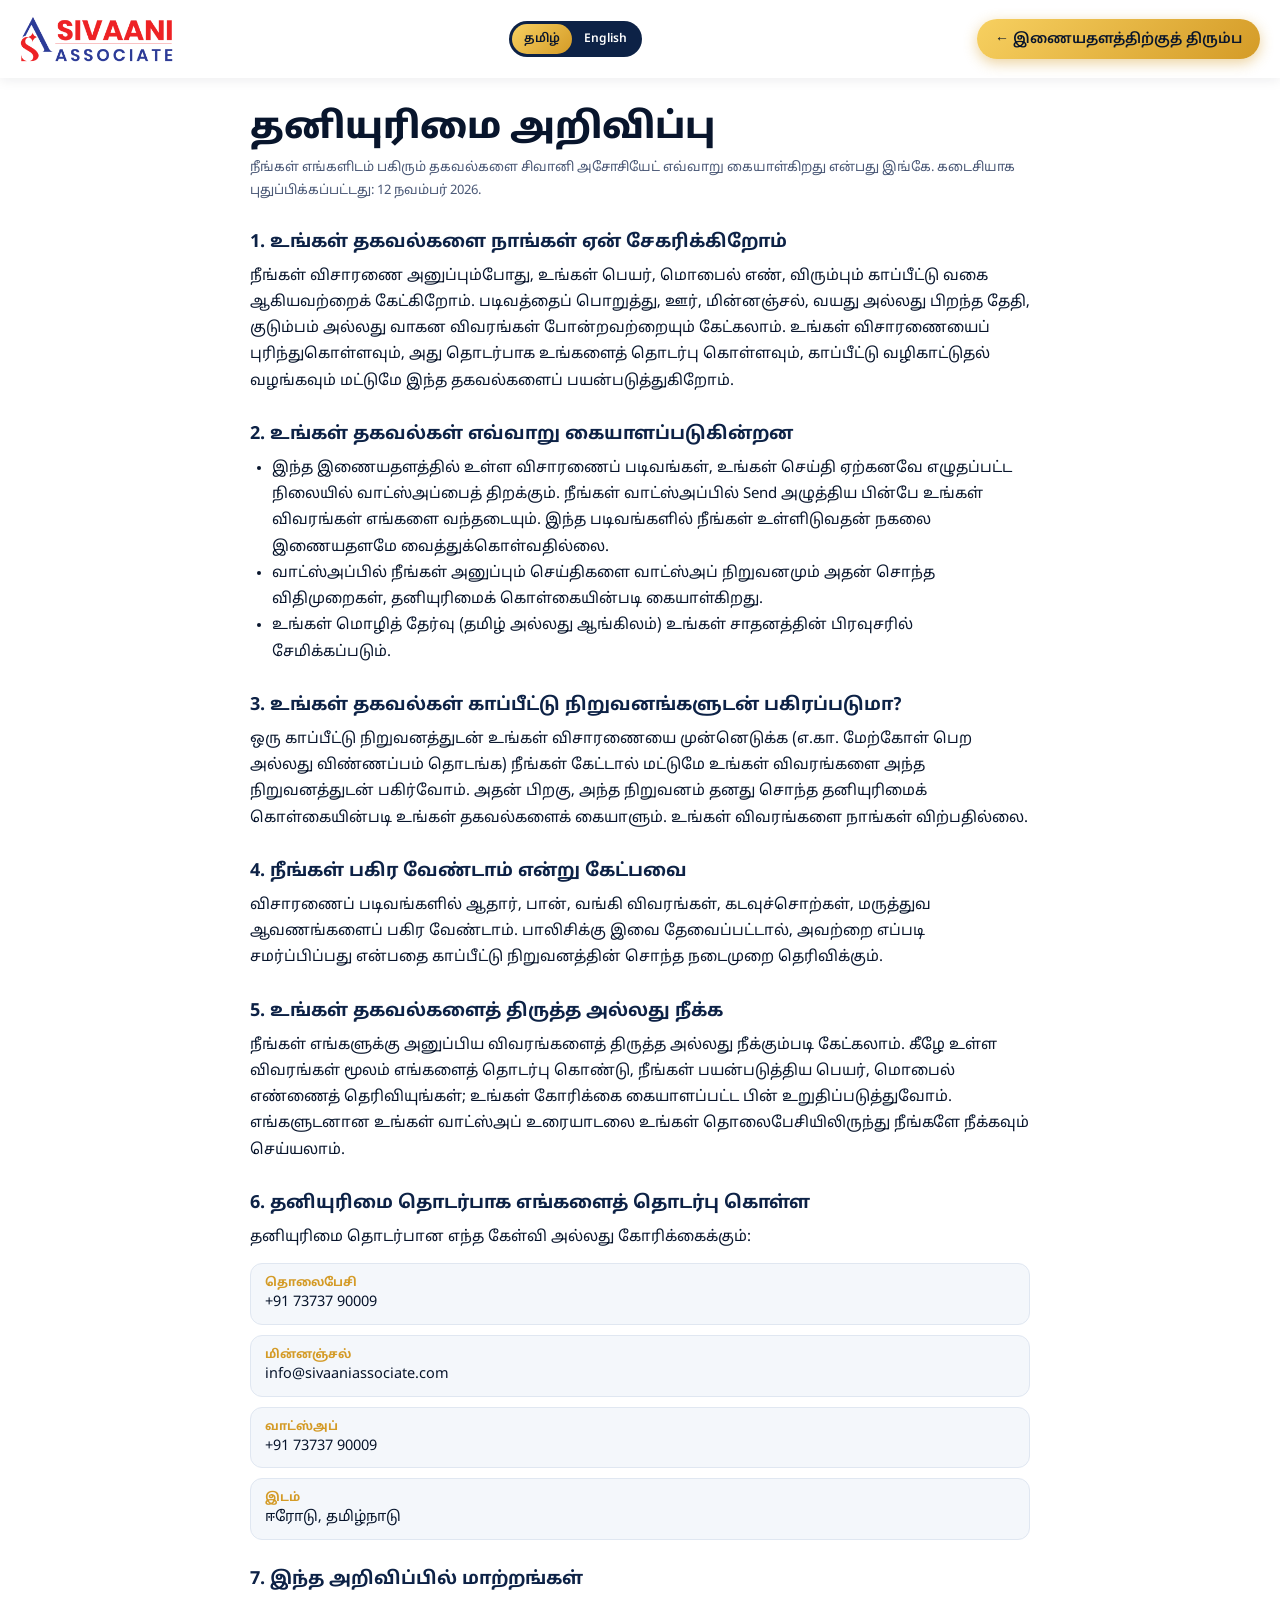
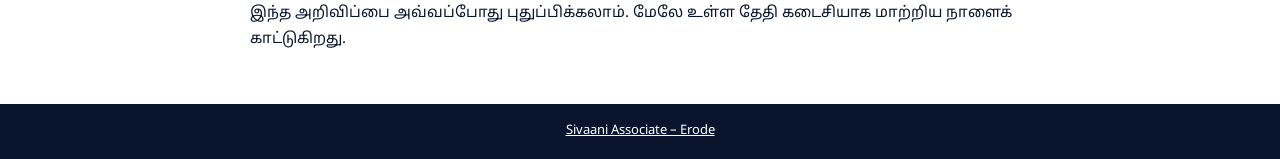
==== commit 530ffb1e: "Add files via upload" ====
--- a/privacy.html
+++ b/privacy.html
@@ -50,7 +50,7 @@
   <h2>6. Contact us about privacy</h2>
   <p>For any privacy question or request, reach us here:</p>
   <div class="pv-contact">
-    <a href="tel:+919443704626"><b>Phone</b>+91 94437 04626</a>
+    <a href="tel:+917373790009"><b>Phone</b>+91 73737 90009</a>
     <a href="mailto:info@sivaaniassociate.com"><b>Email</b>info@sivaaniassociate.com</a>
     <a href="https://wa.me/917373790009" target="_blank" rel="noopener"><b>WhatsApp</b>+91 73737 90009</a>
     <div><b>Location</b>Erode, Tamil Nadu</div>
@@ -88,7 +88,7 @@
   <h2>6. தனியுரிமை தொடர்பாக எங்களைத் தொடர்பு கொள்ள</h2>
   <p>தனியுரிமை தொடர்பான எந்த கேள்வி அல்லது கோரிக்கைக்கும்:</p>
   <div class="pv-contact">
-    <a href="tel:+919443704626"><b>தொலைபேசி</b>+91 94437 04626</a>
+    <a href="tel:+917373790009"><b>தொலைபேசி</b>+91 73737 90009</a>
     <a href="mailto:info@sivaaniassociate.com"><b>மின்னஞ்சல்</b>info@sivaaniassociate.com</a>
     <a href="https://wa.me/917373790009" target="_blank" rel="noopener"><b>வாட்ஸ்அப்</b>+91 73737 90009</a>
     <div><b>இடம்</b>ஈரோடு, தமிழ்நாடு</div>
--- a/style.css
+++ b/style.css
@@ -222,3 +222,15 @@
 .hero-glow,.hero-fx i,.hero-vis .shield,.hero-text h1::before,.hero-text h1 span,.hero-text h1 em,.hero-text .sub,.hero-text .btn,.card-form{animation:none!important}
 .hero-fx{display:none}
 }
+
+/* ---- customer update: hero tagline + 9-card insurance grid (Term, Business, Gift added) ---- */
+.hero-text .hero-tag{display:inline-block;margin:0 0 14px;padding:6px 14px;border:1px solid rgba(247,208,96,.55);border-radius:999px;background:rgba(8,21,44,.45);color:var(--gold1);font-size:13px;font-weight:700;letter-spacing:.06em;text-transform:uppercase;line-height:1.3;text-shadow:0 2px 10px rgba(0,0,0,.5);animation:rise .9s var(--ease) .1s both}
+body.ta .hero-text .hero-tag{letter-spacing:0;text-transform:none;font-size:14px}
+@media(max-width:760px){.hero-text .hero-tag{font-size:11.5px;padding:5px 12px;margin-bottom:10px}body.ta .hero-text .hero-tag{font-size:13px}}
+@media(prefers-reduced-motion:reduce){.hero-text .hero-tag{animation:none!important}}
+.grid6{grid-template-columns:repeat(12,1fr)}
+.grid6 .pc{grid-column:span 2}
+.grid6 .pc:nth-child(7){grid-column:4/span 2}
+@media(max-width:1100px){.grid6{grid-template-columns:repeat(3,1fr)}.grid6 .pc,.grid6 .pc:nth-child(7){grid-column:auto}}
+@media(max-width:760px){.grid6{grid-template-columns:repeat(2,1fr)}.grid6 .pc:last-child:nth-child(odd){grid-column:1/-1;justify-self:center;width:calc(50% - 6px)}}
+@media(max-width:380px){.grid6 .pc:last-child:nth-child(odd){width:calc(50% - 5px)}}
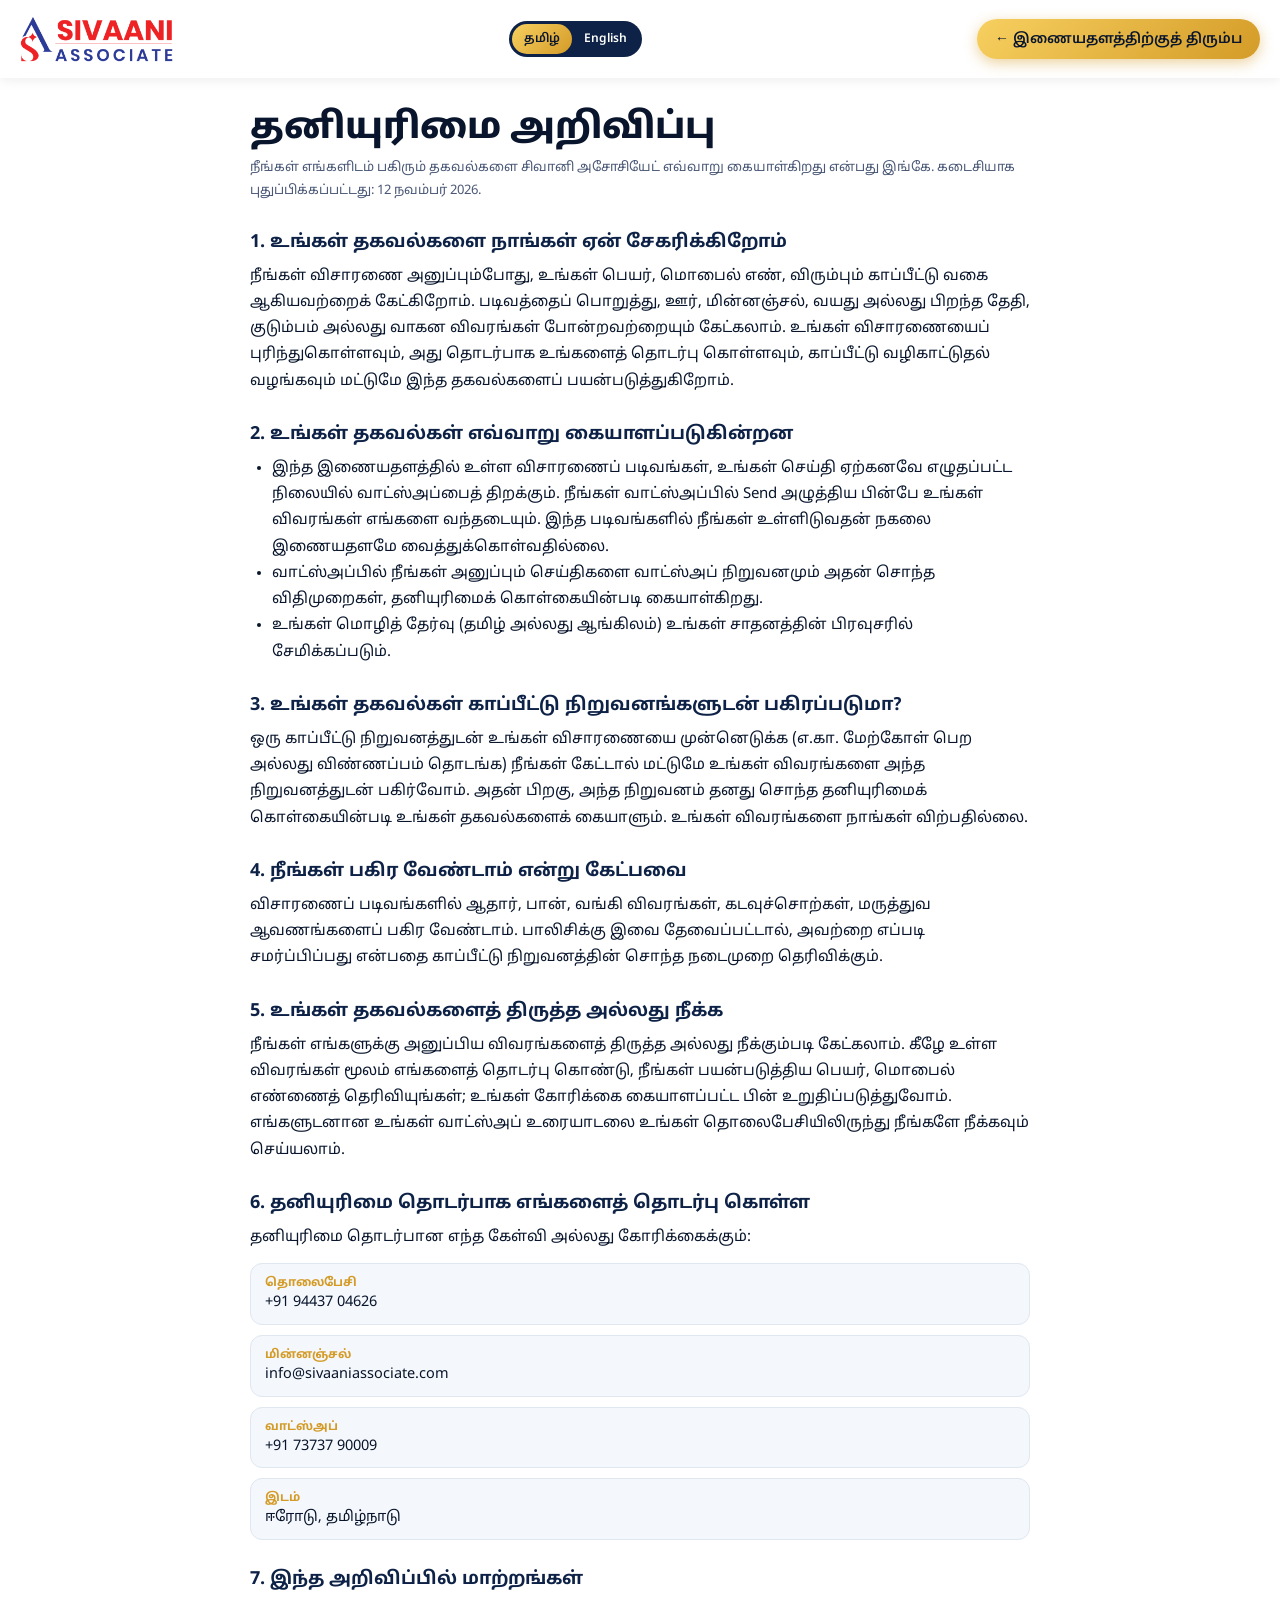
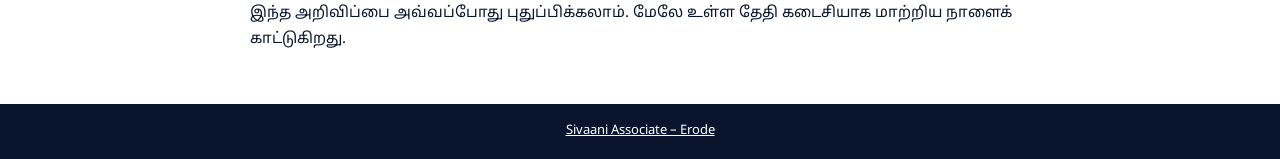
==== commit cb92fb0c: "Add files via upload" ====
--- a/privacy.html
+++ b/privacy.html
@@ -50,7 +50,7 @@
   <h2>6. Contact us about privacy</h2>
   <p>For any privacy question or request, reach us here:</p>
   <div class="pv-contact">
-    <a href="tel:+917373790009"><b>Phone</b>+91 73737 90009</a>
+    <a href="tel:+919443704626"><b>Phone</b>+91 94437 04626</a>
     <a href="mailto:info@sivaaniassociate.com"><b>Email</b>info@sivaaniassociate.com</a>
     <a href="https://wa.me/917373790009" target="_blank" rel="noopener"><b>WhatsApp</b>+91 73737 90009</a>
     <div><b>Location</b>Erode, Tamil Nadu</div>
@@ -88,7 +88,7 @@
   <h2>6. தனியுரிமை தொடர்பாக எங்களைத் தொடர்பு கொள்ள</h2>
   <p>தனியுரிமை தொடர்பான எந்த கேள்வி அல்லது கோரிக்கைக்கும்:</p>
   <div class="pv-contact">
-    <a href="tel:+917373790009"><b>தொலைபேசி</b>+91 73737 90009</a>
+    <a href="tel:+919443704626"><b>தொலைபேசி</b>+91 94437 04626</a>
     <a href="mailto:info@sivaaniassociate.com"><b>மின்னஞ்சல்</b>info@sivaaniassociate.com</a>
     <a href="https://wa.me/917373790009" target="_blank" rel="noopener"><b>வாட்ஸ்அப்</b>+91 73737 90009</a>
     <div><b>இடம்</b>ஈரோடு, தமிழ்நாடு</div>
--- a/style.css
+++ b/style.css
@@ -222,15 +222,3 @@
 .hero-glow,.hero-fx i,.hero-vis .shield,.hero-text h1::before,.hero-text h1 span,.hero-text h1 em,.hero-text .sub,.hero-text .btn,.card-form{animation:none!important}
 .hero-fx{display:none}
 }
-
-/* ---- customer update: hero tagline + 9-card insurance grid (Term, Business, Gift added) ---- */
-.hero-text .hero-tag{display:inline-block;margin:0 0 14px;padding:6px 14px;border:1px solid rgba(247,208,96,.55);border-radius:999px;background:rgba(8,21,44,.45);color:var(--gold1);font-size:13px;font-weight:700;letter-spacing:.06em;text-transform:uppercase;line-height:1.3;text-shadow:0 2px 10px rgba(0,0,0,.5);animation:rise .9s var(--ease) .1s both}
-body.ta .hero-text .hero-tag{letter-spacing:0;text-transform:none;font-size:14px}
-@media(max-width:760px){.hero-text .hero-tag{font-size:11.5px;padding:5px 12px;margin-bottom:10px}body.ta .hero-text .hero-tag{font-size:13px}}
-@media(prefers-reduced-motion:reduce){.hero-text .hero-tag{animation:none!important}}
-.grid6{grid-template-columns:repeat(12,1fr)}
-.grid6 .pc{grid-column:span 2}
-.grid6 .pc:nth-child(7){grid-column:4/span 2}
-@media(max-width:1100px){.grid6{grid-template-columns:repeat(3,1fr)}.grid6 .pc,.grid6 .pc:nth-child(7){grid-column:auto}}
-@media(max-width:760px){.grid6{grid-template-columns:repeat(2,1fr)}.grid6 .pc:last-child:nth-child(odd){grid-column:1/-1;justify-self:center;width:calc(50% - 6px)}}
-@media(max-width:380px){.grid6 .pc:last-child:nth-child(odd){width:calc(50% - 5px)}}
